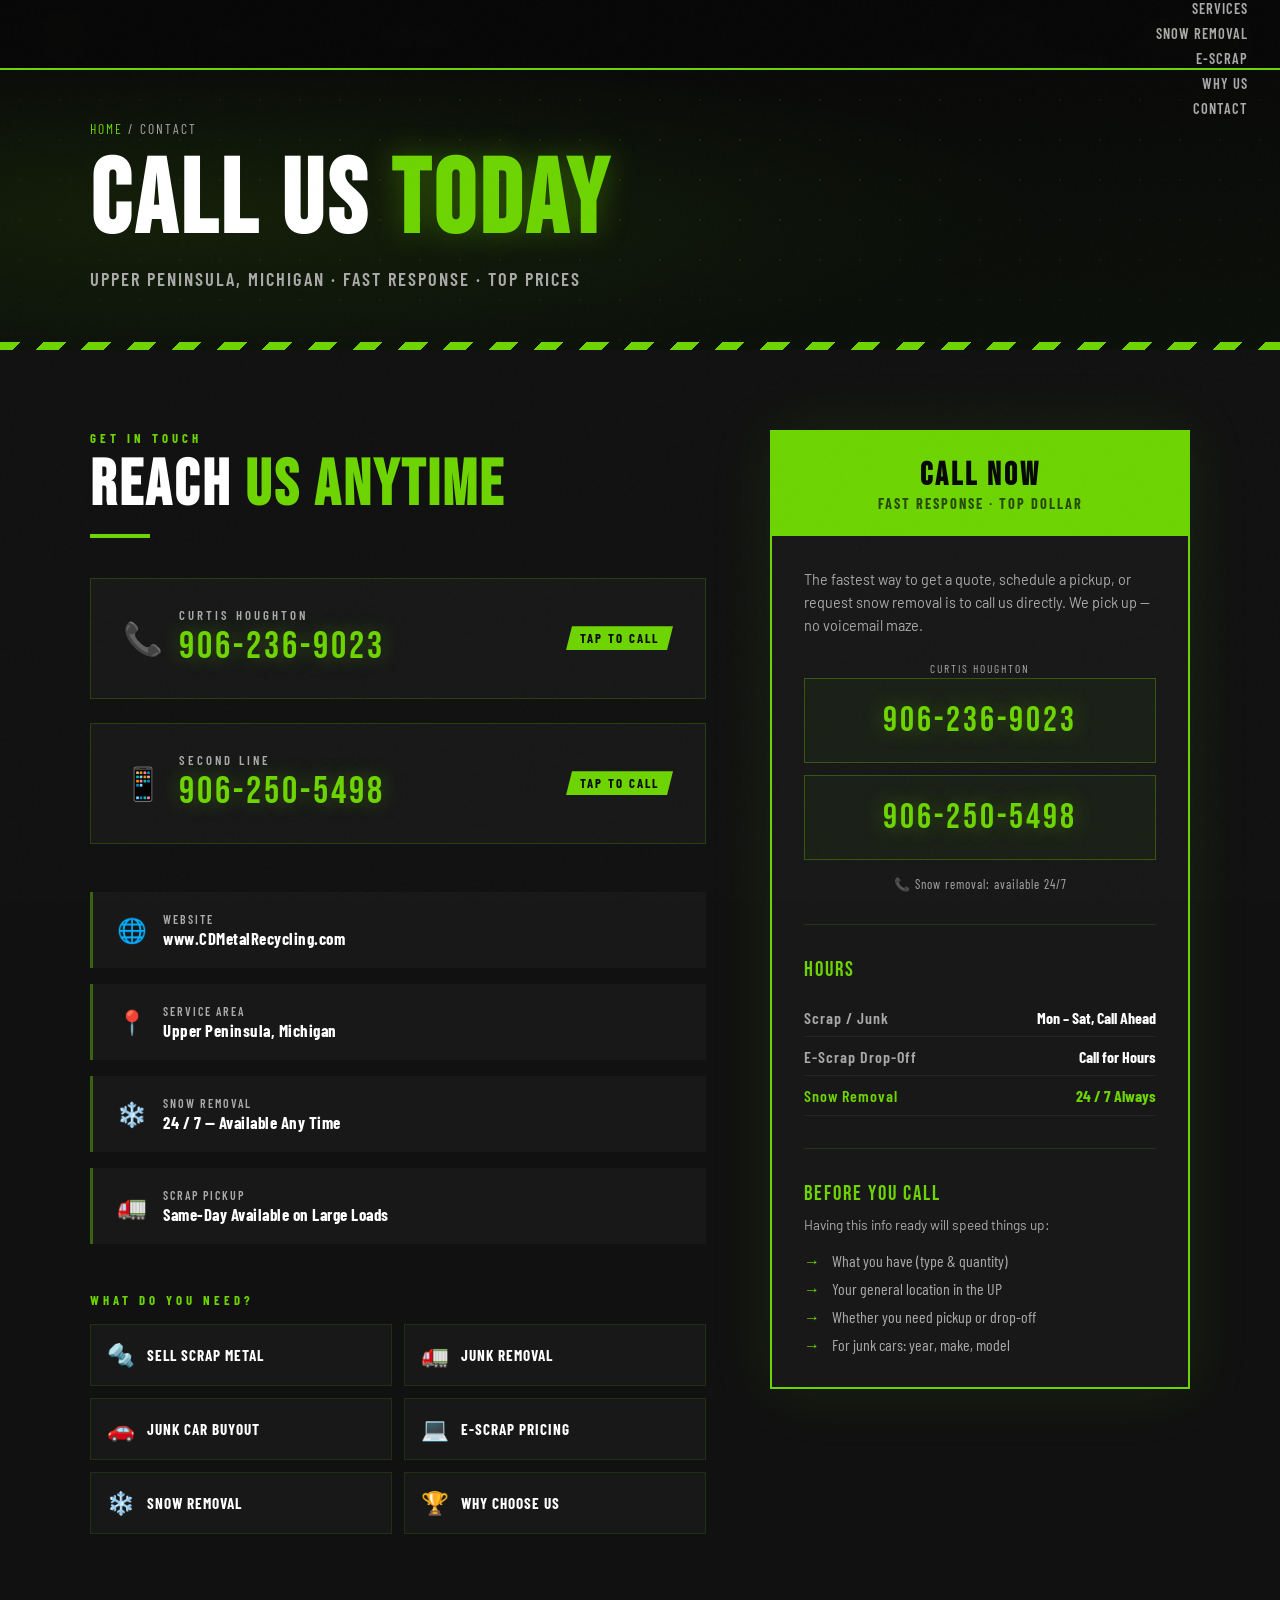
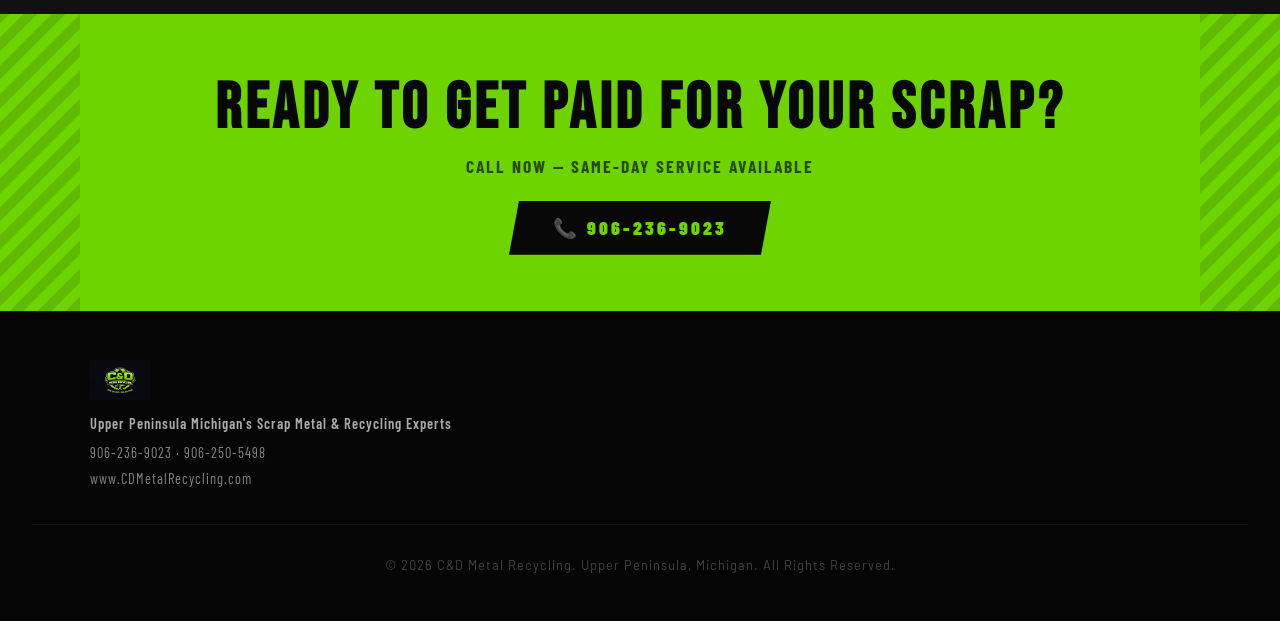
==== contact.html @ 9da443af "Add files via upload" ====
<!DOCTYPE html>
<html lang="en">
<head>
<meta charset="UTF-8">
<meta name="viewport" content="width=device-width, initial-scale=1.0">
<title>Contact | C&D Metal Recycling | 906-236-9023 | Upper Peninsula, MI</title>
<meta name="description" content="Contact C&D Metal Recycling in Michigan's Upper Peninsula. Call 906-236-9023 or 906-250-5498 for scrap metal buying, junk removal, e-waste recycling, and snow removal.">
<meta property="og:title" content="Contact C&D Metal Recycling | UP Michigan">
<meta property="og:description" content="Call 906-236-9023 or 906-250-5498. Scrap metal buying, junk removal, snow removal. Serving the Upper Peninsula of Michigan.">
<meta property="og:image" content="logo.png">
<meta property="og:type" content="website">
<link rel="canonical" href="https://www.cdmetalrecycling.com/contact.html">
<link rel="icon" href="logo.png">
<link rel="preconnect" href="https://fonts.googleapis.com">
<link rel="preconnect" href="https://fonts.gstatic.com" crossorigin>
<link rel="stylesheet" href="https://fonts.googleapis.com/css2?family=Bebas+Neue&family=Barlow+Condensed:wght@400;600;700;900&family=Barlow:wght@400;500;600&display=swap" media="print" onload="this.media='all'">
<noscript><link rel="stylesheet" href="https://fonts.googleapis.com/css2?family=Bebas+Neue&family=Barlow+Condensed:wght@400;600;700;900&family=Barlow:wght@400;500;600&display=swap"></noscript>
<link rel="stylesheet" href="shared.css">
<noscript><style>.reveal { opacity: 1; transform: none; }</style></noscript>
<style>
  /* CONTACT LAYOUT */
  .contact-layout { display: grid; grid-template-columns: 1fr 420px; gap: 4rem; align-items: start; }
  @media (max-width: 900px) { .contact-layout { grid-template-columns: 1fr; } }

  /* BIG PHONE BLOCKS */
  .phone-blocks { display: flex; flex-direction: column; gap: 1.5rem; margin-bottom: 3rem; }
  .phone-block {
    background: var(--dark2); border: 1px solid rgba(109,212,0,0.2);
    padding: 1.75rem 2rem; display: flex; align-items: center; justify-content: space-between;
    gap: 1rem; flex-wrap: wrap; transition: all 0.25s; text-decoration: none; color: inherit;
  }
  .phone-block:hover { border-color: var(--green); background: var(--dark3); transform: translateX(6px); }
  .phone-block-left { display: flex; align-items: center; gap: 1rem; }
  .phone-block-icon { font-size: 2rem; }
  .phone-block-label { font-family: 'Barlow Condensed', sans-serif; font-weight: 600; font-size: 0.8rem; letter-spacing: 3px; color: var(--gray); text-transform: uppercase; }
  .phone-block-num { font-family: 'Bebas Neue', sans-serif; font-size: 2.4rem; color: var(--green); letter-spacing: 3px; text-shadow: 0 0 20px var(--green-glow); }
  .phone-block-badge {
    font-family: 'Barlow Condensed', sans-serif; font-weight: 700; font-size: 0.8rem;
    letter-spacing: 2px; color: var(--black); background: var(--green);
    padding: 4px 14px; text-transform: uppercase; white-space: nowrap;
    clip-path: polygon(6px 0%, 100% 0%, calc(100% - 6px) 100%, 0% 100%);
  }

  /* INFO CARDS */
  .info-cards { display: flex; flex-direction: column; gap: 1rem; margin-bottom: 3rem; }
  .info-card {
    display: flex; align-items: center; gap: 1rem; padding: 1.25rem 1.5rem;
    background: var(--dark2); border-left: 3px solid rgba(109,212,0,0.4);
  }
  .info-card-icon { font-size: 1.5rem; flex-shrink: 0; }
  .info-card-label { font-family: 'Barlow Condensed', sans-serif; font-weight: 600; font-size: 0.75rem; letter-spacing: 2px; color: var(--gray); text-transform: uppercase; margin-bottom: 2px; }
  .info-card-value { font-family: 'Barlow Condensed', sans-serif; font-weight: 700; font-size: 1.05rem; color: var(--white); letter-spacing: 0.5px; }

  /* SERVICE QUICK LINKS */
  .quick-links { display: grid; grid-template-columns: 1fr 1fr; gap: 0.75rem; }
  .quick-link {
    background: var(--dark2); border: 1px solid rgba(109,212,0,0.12);
    padding: 1rem; text-decoration: none; color: inherit;
    display: flex; align-items: center; gap: 0.75rem; transition: all 0.2s;
  }
  .quick-link:hover { border-color: var(--green); background: var(--dark3); }
  .quick-link-icon { font-size: 1.4rem; }
  .quick-link-text { font-family: 'Barlow Condensed', sans-serif; font-weight: 700; font-size: 0.95rem; letter-spacing: 1px; color: var(--white); text-transform: uppercase; }

  /* STICKY CALL CARD */
  .call-card {
    background: var(--dark2); border: 2px solid var(--green); overflow: hidden;
    position: sticky; top: 90px; box-shadow: 0 0 60px rgba(109,212,0,0.1);
  }
  .call-card-header {
    background: var(--green); padding: 1.5rem 2rem; text-align: center;
  }
  .call-card-header h2 { font-family: 'Bebas Neue', sans-serif; font-size: 2rem; letter-spacing: 3px; color: var(--black); }
  .call-card-header p { font-family: 'Barlow Condensed', sans-serif; font-weight: 700; color: rgba(0,0,0,0.65); font-size: 0.9rem; letter-spacing: 2px; text-transform: uppercase; }
  .call-card-body { padding: 2rem; }
  .call-card-body p { color: var(--gray); font-size: 0.9rem; line-height: 1.6; margin-bottom: 1.5rem; }

  .tap-to-call {
    display: block; text-decoration: none; text-align: center;
    font-family: 'Bebas Neue', sans-serif; font-size: 2.2rem; letter-spacing: 3px;
    color: var(--green); text-shadow: 0 0 20px var(--green-glow);
    padding: 1.25rem; border: 1px solid rgba(109,212,0,0.3);
    margin-bottom: 0.75rem; transition: all 0.2s; background: rgba(109,212,0,0.04);
    position: relative; overflow: hidden;
  }
  .tap-to-call::before {
    content: ''; position: absolute; inset: 0;
    background: var(--green); transform: scaleY(0); transform-origin: bottom; transition: transform 0.2s;
  }
  .tap-to-call:hover::before { transform: scaleY(1); }
  .tap-to-call span { position: relative; z-index: 1; }
  .tap-to-call:hover span { color: var(--black); text-shadow: none; }

  .call-card-note { font-family: 'Barlow Condensed', sans-serif; font-size: 0.8rem; color: var(--gray); text-align: center; letter-spacing: 1px; margin-top: 1rem; }

  /* HOURS */
  .hours-table { width: 100%; border-collapse: collapse; margin-top: 1rem; }
  .hours-table td { padding: 0.6rem 0; font-family: 'Barlow Condensed', sans-serif; font-size: 1rem; border-bottom: 1px solid rgba(255,255,255,0.05); }
  .hours-table td:first-child { color: var(--gray); font-weight: 600; letter-spacing: 1px; }
  .hours-table td:last-child { color: var(--white); font-weight: 700; text-align: right; }
  .hours-table .green-row td { color: var(--green); }

  /* WHAT TO HAVE READY */
  .checklist-simple { list-style: none; display: flex; flex-direction: column; gap: 0.5rem; margin-top: 1rem; }
  .checklist-simple li { display: flex; gap: 0.75rem; font-family: 'Barlow Condensed', sans-serif; font-size: 1rem; color: var(--gray); }
  .checklist-simple li::before { content: '→'; color: var(--green); flex-shrink: 0; }
</style>
</head>
<body>

<nav>
  <a class="nav-logo" href="index.html"><img src="logo.png" alt="C&D Metal Recycling"></a>
  <ul class="nav-links">
    <li><a href="services.html">Services</a></li>
    <li><a href="snow-removal.html">Snow Removal</a></li>
    <li><a href="escrap.html">E-Scrap</a></li>
    <li><a href="why-us.html">Why Us</a></li>
    <li><a href="contact.html" class="active">Contact</a></li>
  </ul>
  <div class="nav-contact-block"><span class="nav-contact-name">Curtis Houghton</span><a href="tel:9062369023" class="nav-phone">📞 906-236-9023</a></div>
  <div class="hamburger"><span></span><span></span><span></span></div>
</nav>

<!-- PAGE HERO -->
<div class="page-hero">
  <div class="page-hero-inner">
    <div class="breadcrumb"><a href="index.html">Home</a> / Contact</div>
    <h1>CALL US <span class="green">TODAY</span></h1>
    <div class="page-hero-sub">Upper Peninsula, Michigan · Fast Response · Top Prices</div>
  </div>
  <div class="page-hero-stripes"></div>
</div>

<!-- MAIN CONTACT SECTION -->
<section class="content-section" style="background: var(--dark);">
  <div class="section-inner">
    <div class="contact-layout">

      <!-- LEFT COLUMN -->
      <div>
        <div class="reveal">
          <p class="section-label">Get In Touch</p>
          <h2 class="section-title">REACH <span class="green">US ANYTIME</span></h2>
          <div class="divider"></div>
        </div>

        <!-- PHONE BLOCKS -->
        <div class="phone-blocks reveal">
          <a href="tel:9062369023" class="phone-block">
            <div class="phone-block-left">
              <span class="phone-block-icon" aria-hidden="true">📞</span>
              <div>
                <div class="phone-block-label">Curtis Houghton</div>
                <div class="phone-block-num">906-236-9023</div>
              </div>
            </div>
            <span class="phone-block-badge">Tap to Call</span>
          </a>
          <a href="tel:9062505498" class="phone-block">
            <div class="phone-block-left">
              <span class="phone-block-icon" aria-hidden="true">📱</span>
              <div>
                <div class="phone-block-label">Second Line</div>
                <div class="phone-block-num">906-250-5498</div>
              </div>
            </div>
            <span class="phone-block-badge">Tap to Call</span>
          </a>
        </div>

        <!-- INFO CARDS -->
        <div class="info-cards reveal">
          <div class="info-card">
            <span class="info-card-icon" aria-hidden="true">🌐</span>
            <div>
              <div class="info-card-label">Website</div>
              <div class="info-card-value">www.CDMetalRecycling.com</div>
            </div>
          </div>
          <div class="info-card">
            <span class="info-card-icon" aria-hidden="true">📍</span>
            <div>
              <div class="info-card-label">Service Area</div>
              <div class="info-card-value">Upper Peninsula, Michigan</div>
            </div>
          </div>
          <div class="info-card">
            <span class="info-card-icon" aria-hidden="true">❄️</span>
            <div>
              <div class="info-card-label">Snow Removal</div>
              <div class="info-card-value">24 / 7 — Available Any Time</div>
            </div>
          </div>
          <div class="info-card">
            <span class="info-card-icon" aria-hidden="true">🚛</span>
            <div>
              <div class="info-card-label">Scrap Pickup</div>
              <div class="info-card-value">Same-Day Available on Large Loads</div>
            </div>
          </div>
        </div>

        <!-- QUICK LINKS -->
        <div class="reveal">
          <p class="section-label" style="margin-bottom:1rem;">What do you need?</p>
          <div class="quick-links">
            <a href="services.html#scrap-metal" class="quick-link"><span class="quick-link-icon" aria-hidden="true">🔩</span><span class="quick-link-text">Sell Scrap Metal</span></a>
            <a href="services.html#junk-removal" class="quick-link"><span class="quick-link-icon" aria-hidden="true">🚛</span><span class="quick-link-text">Junk Removal</span></a>
            <a href="services.html#junk-cars" class="quick-link"><span class="quick-link-icon" aria-hidden="true">🚗</span><span class="quick-link-text">Junk Car Buyout</span></a>
            <a href="escrap.html" class="quick-link"><span class="quick-link-icon" aria-hidden="true">💻</span><span class="quick-link-text">E-Scrap Pricing</span></a>
            <a href="snow-removal.html" class="quick-link"><span class="quick-link-icon" aria-hidden="true">❄️</span><span class="quick-link-text">Snow Removal</span></a>
            <a href="why-us.html" class="quick-link"><span class="quick-link-icon" aria-hidden="true">🏆</span><span class="quick-link-text">Why Choose Us</span></a>
          </div>
        </div>
      </div>

      <!-- RIGHT COLUMN — STICKY CALL CARD -->
      <div class="reveal">
        <div class="call-card">
          <div class="call-card-header">
            <h2>CALL NOW</h2>
            <p>Fast Response · Top Dollar</p>
          </div>
          <div class="call-card-body">
            <p>The fastest way to get a quote, schedule a pickup, or request snow removal is to call us directly. We pick up — no voicemail maze.</p>
            <div><span style="font-family:'Barlow Condensed',sans-serif;font-size:0.72rem;letter-spacing:2px;color:var(--gray);text-transform:uppercase;display:block;text-align:center;margin-bottom:3px;">Curtis Houghton</span><a href="tel:9062369023" class="tap-to-call"><span>906-236-9023</span></a></div>
            <a href="tel:9062505498" class="tap-to-call"><span>906-250-5498</span></a>
            <div class="call-card-note"><span aria-hidden="true">📞</span> Snow removal: available 24/7</div>

            <div style="margin-top:2rem; padding-top:2rem; border-top:1px solid rgba(109,212,0,0.15);">
              <div style="font-family:'Bebas Neue',sans-serif; font-size:1.3rem; letter-spacing:2px; margin-bottom:0.75rem; color:var(--green);">HOURS</div>
              <table class="hours-table">
                <tr><td>Scrap / Junk</td><td>Mon – Sat, Call Ahead</td></tr>
                <tr><td>E-Scrap Drop-Off</td><td>Call for Hours</td></tr>
                <tr class="green-row"><td>Snow Removal</td><td>24 / 7 Always</td></tr>
              </table>
            </div>

            <div style="margin-top:2rem; padding-top:2rem; border-top:1px solid rgba(109,212,0,0.15);">
              <div style="font-family:'Bebas Neue',sans-serif; font-size:1.3rem; letter-spacing:2px; margin-bottom:0.5rem; color:var(--green);">BEFORE YOU CALL</div>
              <p style="color:var(--gray); font-size:0.85rem; margin-bottom:0.5rem;">Having this info ready will speed things up:</p>
              <ul class="checklist-simple">
                <li>What you have (type &amp; quantity)</li>
                <li>Your general location in the UP</li>
                <li>Whether you need pickup or drop-off</li>
                <li>For junk cars: year, make, model</li>
              </ul>
            </div>
          </div>
        </div>
      </div>

    </div>
  </div>
</section>

<!-- CTA -->
<div class="cta-band">
  <h2>READY TO GET PAID FOR YOUR SCRAP?</h2>
  <p>Call now — same-day service available</p>
  <a href="tel:9062369023" class="btn-dark">📞 906-236-9023</a>
</div>

<footer>
  <div class="footer-inner">
    <div>
      <div class="footer-logo"><img src="logo.png" alt="C&D Metal Recycling"></div>
      <div class="footer-tagline">Upper Peninsula Michigan's Scrap Metal &amp; Recycling Experts</div>
      <div class="footer-contact-small">906-236-9023 · 906-250-5498<br>www.CDMetalRecycling.com</div>
    </div>
    <nav class="footer-nav">
      <a href="services.html">Services</a>
      <a href="snow-removal.html">Snow Removal</a>
      <a href="escrap.html">E-Scrap</a>
      <a href="why-us.html">Why Us</a>
      <a href="contact.html">Contact</a>
    </nav>
  </div>
  <div class="footer-copy">© <script>document.write(new Date().getFullYear())</script> C&amp;D Metal Recycling. Upper Peninsula, Michigan. All Rights Reserved.</div>
</footer>

<script>
  const observer = new IntersectionObserver(entries => entries.forEach(e => { if (e.isIntersecting) e.target.classList.add('visible'); }), { threshold: 0.1 });
  document.querySelectorAll('.reveal').forEach(r => observer.observe(r));
  const hamburger = document.querySelector('.hamburger');
  const navLinks = document.querySelector('.nav-links');
  hamburger.addEventListener('click', () => { hamburger.classList.toggle('open'); navLinks.classList.toggle('open'); });
  navLinks.querySelectorAll('a').forEach(l => l.addEventListener('click', () => { hamburger.classList.remove('open'); navLinks.classList.remove('open'); }));
</script>
</body>
</html>
---- shared.css ----
/* ── SHARED STYLES — C&D Metal Recycling ── */
:root {
  --green: #6dd400;
  --green-bright: #8fff00;
  --green-dark: #4a9200;
  --green-glow: rgba(109,212,0,0.35);
  --black: #080808;
  --dark: #111111;
  --dark2: #181818;
  --dark3: #1e1e1e;
  --white: #ffffff;
  --gray: #aaaaaa;
  --yellow: #f5c200;
}

* { margin: 0; padding: 0; box-sizing: border-box; }
html { scroll-behavior: smooth; }
body { background: var(--black); color: var(--white); font-family: 'Barlow', sans-serif; overflow-x: hidden; }

body::before {
  content: '';
  position: fixed; inset: 0;
  background-image: url("data:image/svg+xml,%3Csvg viewBox='0 0 256 256' xmlns='http://www.w3.org/2000/svg'%3E%3Cfilter id='noise'%3E%3CfeTurbulence type='fractalNoise' baseFrequency='0.9' numOctaves='4' stitchTiles='stitch'/%3E%3C/filter%3E%3Crect width='100%25' height='100%25' filter='url(%23noise)' opacity='0.04'/%3E%3C/svg%3E");
  pointer-events: none; z-index: 9999; opacity: 0.4;
}

/* NAV */
nav {
  position: fixed; top: 0; left: 0; right: 0; z-index: 1000;
  background: rgba(8,8,8,0.96); backdrop-filter: blur(14px);
  border-bottom: 2px solid var(--green);
  padding: 0 2rem;
  display: flex; align-items: center;
  height: 70px; gap: 0;
}
.nav-logo { display: flex; align-items: center; text-decoration: none; flex-shrink: 0; margin-right: 2rem; }
.nav-logo img { height: 44px; width: auto; }
.nav-links { display: flex; list-style: none; flex: 1; gap: 0; }
.nav-links li { flex: 1; display: flex; }
.nav-links a {
  flex: 1; display: flex; align-items: center; justify-content: center;
  color: var(--gray); text-decoration: none;
  font-family: 'Barlow Condensed', sans-serif; font-weight: 600;
  font-size: 0.9rem; letter-spacing: 1.5px; text-transform: uppercase;
  transition: color 0.2s, background 0.2s; position: relative;
  padding: 0 0.5rem; height: 70px; white-space: nowrap;
  border-right: 1px solid rgba(109,212,0,0.1);
}
.nav-links li:first-child a { border-left: 1px solid rgba(109,212,0,0.1); }
.nav-links a::after {
  content: ''; position: absolute; bottom: 0; left: 0; right: 0;
  height: 2px; background: var(--green); transform: scaleX(0);
  transform-origin: left; transition: transform 0.25s;
}
.nav-links a:hover, .nav-links a.active { color: var(--green); background: rgba(109,212,0,0.04); }
.nav-links a:hover::after, .nav-links a.active::after { transform: scaleX(1); }

/* Nav contact block — name + phone on the right */
.nav-contact-block {
  display: flex; flex-direction: column; align-items: flex-end; justify-content: center;
  flex-shrink: 0; padding-left: 1.5rem;
  border-left: 1px solid rgba(109,212,0,0.25); gap: 1px;
}
.nav-contact-name {
  font-family: 'Barlow Condensed', sans-serif; font-weight: 600;
  font-size: 0.7rem; letter-spacing: 2px; text-transform: uppercase; color: var(--gray);
}
.nav-phone {
  font-family: 'Barlow Condensed', sans-serif; font-weight: 700;
  color: var(--green); font-size: 1rem; letter-spacing: 1px;
  text-shadow: 0 0 10px var(--green-glow); text-decoration: none; white-space: nowrap;
}

.hamburger { display: none; flex-direction: column; gap: 5px; cursor: pointer; padding: 4px; flex-shrink: 0; margin-left: 1rem; }
.hamburger span { width: 24px; height: 2px; background: var(--green); display: block; transition: all 0.3s; }

@media (max-width: 900px) {
  .nav-links { display: none; }
  .nav-contact-block { display: none; }
  .nav-links.open {
    display: flex; flex-direction: column;
    position: fixed; top: 70px; left: 0; right: 0;
    background: rgba(8,8,8,0.98); border-bottom: 2px solid var(--green);
    padding: 1.5rem 2rem 2rem; gap: 1.5rem; z-index: 999;
  }
  .nav-links.open li { flex: unset; }
  .nav-links.open a {
    justify-content: flex-start; height: auto; font-size: 1.4rem;
    color: var(--white); padding: 0.5rem 0;
    border-left: none; border-right: none;
    border-bottom: 1px solid rgba(109,212,0,0.15);
    background: none;
  }
  nav { justify-content: space-between; }
  .hamburger { display: flex; }
  .hamburger.open span:nth-child(1) { transform: translateY(7px) rotate(45deg); }
  .hamburger.open span:nth-child(2) { opacity: 0; }
  .hamburger.open span:nth-child(3) { transform: translateY(-7px) rotate(-45deg); }
}

/* PAGE HERO */
.page-hero {
  padding: 120px 2rem 60px;
  background:
    radial-gradient(ellipse at 15% 60%, rgba(109,212,0,0.09) 0%, transparent 55%),
    linear-gradient(180deg, #080808 0%, #0c100a 100%);
  position: relative; overflow: hidden;
}
.page-hero::after {
  content: '';
  position: absolute; inset: 0;
  background-image: radial-gradient(rgba(109,212,0,0.10) 1px, transparent 1px);
  background-size: 40px 40px;
  mask-image: radial-gradient(ellipse 90% 90% at 50% 50%, black 20%, transparent 100%);
  pointer-events: none;
}
.page-hero-inner { max-width: 1100px; margin: 0 auto; position: relative; z-index: 2; }
.breadcrumb {
  font-family: 'Barlow Condensed', sans-serif; font-size: 0.85rem;
  letter-spacing: 2px; color: var(--gray); margin-bottom: 1rem;
  text-transform: uppercase;
}
.breadcrumb a { color: var(--green); text-decoration: none; }
.breadcrumb a:hover { color: var(--green-bright); }
.page-hero h1 {
  font-family: 'Bebas Neue', sans-serif;
  font-size: clamp(3rem, 9vw, 6.5rem);
  line-height: 0.95; letter-spacing: 4px;
}
.page-hero h1 .green { color: var(--green); text-shadow: 0 0 30px var(--green-glow); }
.page-hero-sub {
  font-family: 'Barlow Condensed', sans-serif; font-weight: 600;
  font-size: 1.15rem; color: var(--gray); letter-spacing: 2px;
  text-transform: uppercase; margin-top: 1rem;
}
.page-hero-stripes {
  position: absolute; bottom: 0; left: 0; right: 0; height: 8px;
  background: repeating-linear-gradient(-45deg, var(--green) 0px, var(--green) 16px, transparent 16px, transparent 32px);
}

/* BUTTONS */
.btn-primary {
  font-family: 'Barlow Condensed', sans-serif; font-weight: 900;
  font-size: 1.1rem; letter-spacing: 2px; text-transform: uppercase;
  background: var(--green); color: var(--black); border: none;
  padding: 14px 36px; cursor: pointer;
  clip-path: polygon(10px 0%, 100% 0%, calc(100% - 10px) 100%, 0% 100%);
  transition: all 0.2s; text-decoration: none; display: inline-block;
}
.btn-primary:hover { background: var(--green-bright); transform: translateY(-2px); box-shadow: 0 8px 30px var(--green-glow); }
.btn-outline {
  font-family: 'Barlow Condensed', sans-serif; font-weight: 900;
  font-size: 1.1rem; letter-spacing: 2px; text-transform: uppercase;
  background: transparent; color: var(--white); border: 2px solid rgba(255,255,255,0.3);
  padding: 12px 36px; cursor: pointer;
  clip-path: polygon(10px 0%, 100% 0%, calc(100% - 10px) 100%, 0% 100%);
  transition: all 0.2s; text-decoration: none; display: inline-block;
}
.btn-outline:hover { border-color: var(--green); color: var(--green); }
.btn-dark {
  font-family: 'Barlow Condensed', sans-serif; font-weight: 900;
  font-size: 1.2rem; letter-spacing: 3px; text-transform: uppercase;
  background: var(--black); color: var(--green); border: none;
  padding: 15px 44px; cursor: pointer;
  clip-path: polygon(10px 0%, 100% 0%, calc(100% - 10px) 100%, 0% 100%);
  text-decoration: none; display: inline-block; transition: all 0.2s;
}
.btn-dark:hover { background: var(--dark3); transform: scale(1.05); }

/* SECTION BASE */
section.content-section { padding: 5rem 2rem; }
.section-inner { max-width: 1100px; margin: 0 auto; }
.section-label {
  font-family: 'Barlow Condensed', sans-serif; font-weight: 700;
  font-size: 0.8rem; letter-spacing: 4px; color: var(--green);
  text-transform: uppercase; margin-bottom: 0.5rem;
}
.section-title {
  font-family: 'Bebas Neue', sans-serif;
  font-size: clamp(2.5rem, 6vw, 4rem);
  letter-spacing: 3px; line-height: 1; margin-bottom: 1rem;
}
.section-title .green { color: var(--green); }
.divider { width: 60px; height: 4px; background: var(--green); margin-bottom: 2.5rem; }

/* CTA BAND */
.cta-band {
  background: var(--green); padding: 3.5rem 2rem; text-align: center;
  position: relative; overflow: hidden;
}
.cta-band::before, .cta-band::after {
  content: ''; position: absolute; top: 0; bottom: 0; width: 80px;
  background: repeating-linear-gradient(-45deg, rgba(0,0,0,0.12) 0, rgba(0,0,0,0.12) 10px, transparent 10px, transparent 20px);
}
.cta-band::before { left: 0; }
.cta-band::after { right: 0; }
.cta-band h2 { font-family: 'Bebas Neue', sans-serif; font-size: clamp(2rem, 5vw, 4rem); color: var(--black); letter-spacing: 4px; margin-bottom: 0.5rem; }
.cta-band p { font-family: 'Barlow Condensed', sans-serif; font-weight: 700; font-size: 1.1rem; color: rgba(0,0,0,0.65); letter-spacing: 2px; text-transform: uppercase; margin-bottom: 1.5rem; }

/* BADGES */
.badge {
  background: rgba(109,212,0,0.1); border: 1px solid var(--green);
  color: var(--green); font-family: 'Barlow Condensed', sans-serif;
  font-weight: 700; font-size: 0.85rem; letter-spacing: 2px;
  text-transform: uppercase; padding: 6px 16px;
  clip-path: polygon(6px 0%, 100% 0%, calc(100% - 6px) 100%, 0% 100%);
}
.badge-row { display: flex; gap: 1rem; flex-wrap: wrap; }

/* FOOTER */
footer { background: #050505; border-top: 1px solid rgba(109,212,0,0.15); padding: 3rem 2rem; }
.footer-inner { max-width: 1100px; margin: 0 auto; display: grid; grid-template-columns: 1fr auto; gap: 2rem; align-items: start; }
@media (max-width: 640px) { .footer-inner { grid-template-columns: 1fr; } }
.footer-logo img { height: 40px; width: auto; margin-bottom: 0.75rem; }
.footer-tagline { font-family: 'Barlow Condensed', sans-serif; font-weight: 600; font-size: 0.9rem; color: var(--gray); letter-spacing: 1px; margin-bottom: 0.5rem; }
.footer-contact-small { font-family: 'Barlow Condensed', sans-serif; font-size: 0.9rem; color: rgba(255,255,255,0.5); letter-spacing: 1px; line-height: 1.8; }
.footer-nav { display: flex; flex-direction: column; gap: 0.5rem; align-items: flex-end; }
@media (max-width: 640px) { .footer-nav { align-items: flex-start; } }
.footer-nav a { font-family: 'Barlow Condensed', sans-serif; font-weight: 600; font-size: 0.9rem; letter-spacing: 1px; color: var(--gray); text-decoration: none; text-transform: uppercase; transition: color 0.2s; }
.footer-nav a:hover { color: var(--green); }
.footer-copy { margin-top: 2rem; padding-top: 2rem; border-top: 1px solid rgba(255,255,255,0.05); text-align: center; font-size: 0.8rem; color: rgba(255,255,255,0.25); letter-spacing: 1px; }

/* SCROLL REVEAL */
.reveal { opacity: 0; transform: translateY(30px); transition: opacity 0.6s ease, transform 0.6s ease; }
.reveal.visible { opacity: 1; transform: translateY(0); }

@media (prefers-reduced-motion: reduce) {
  .reveal { opacity: 1; transform: none; transition: none; }
}
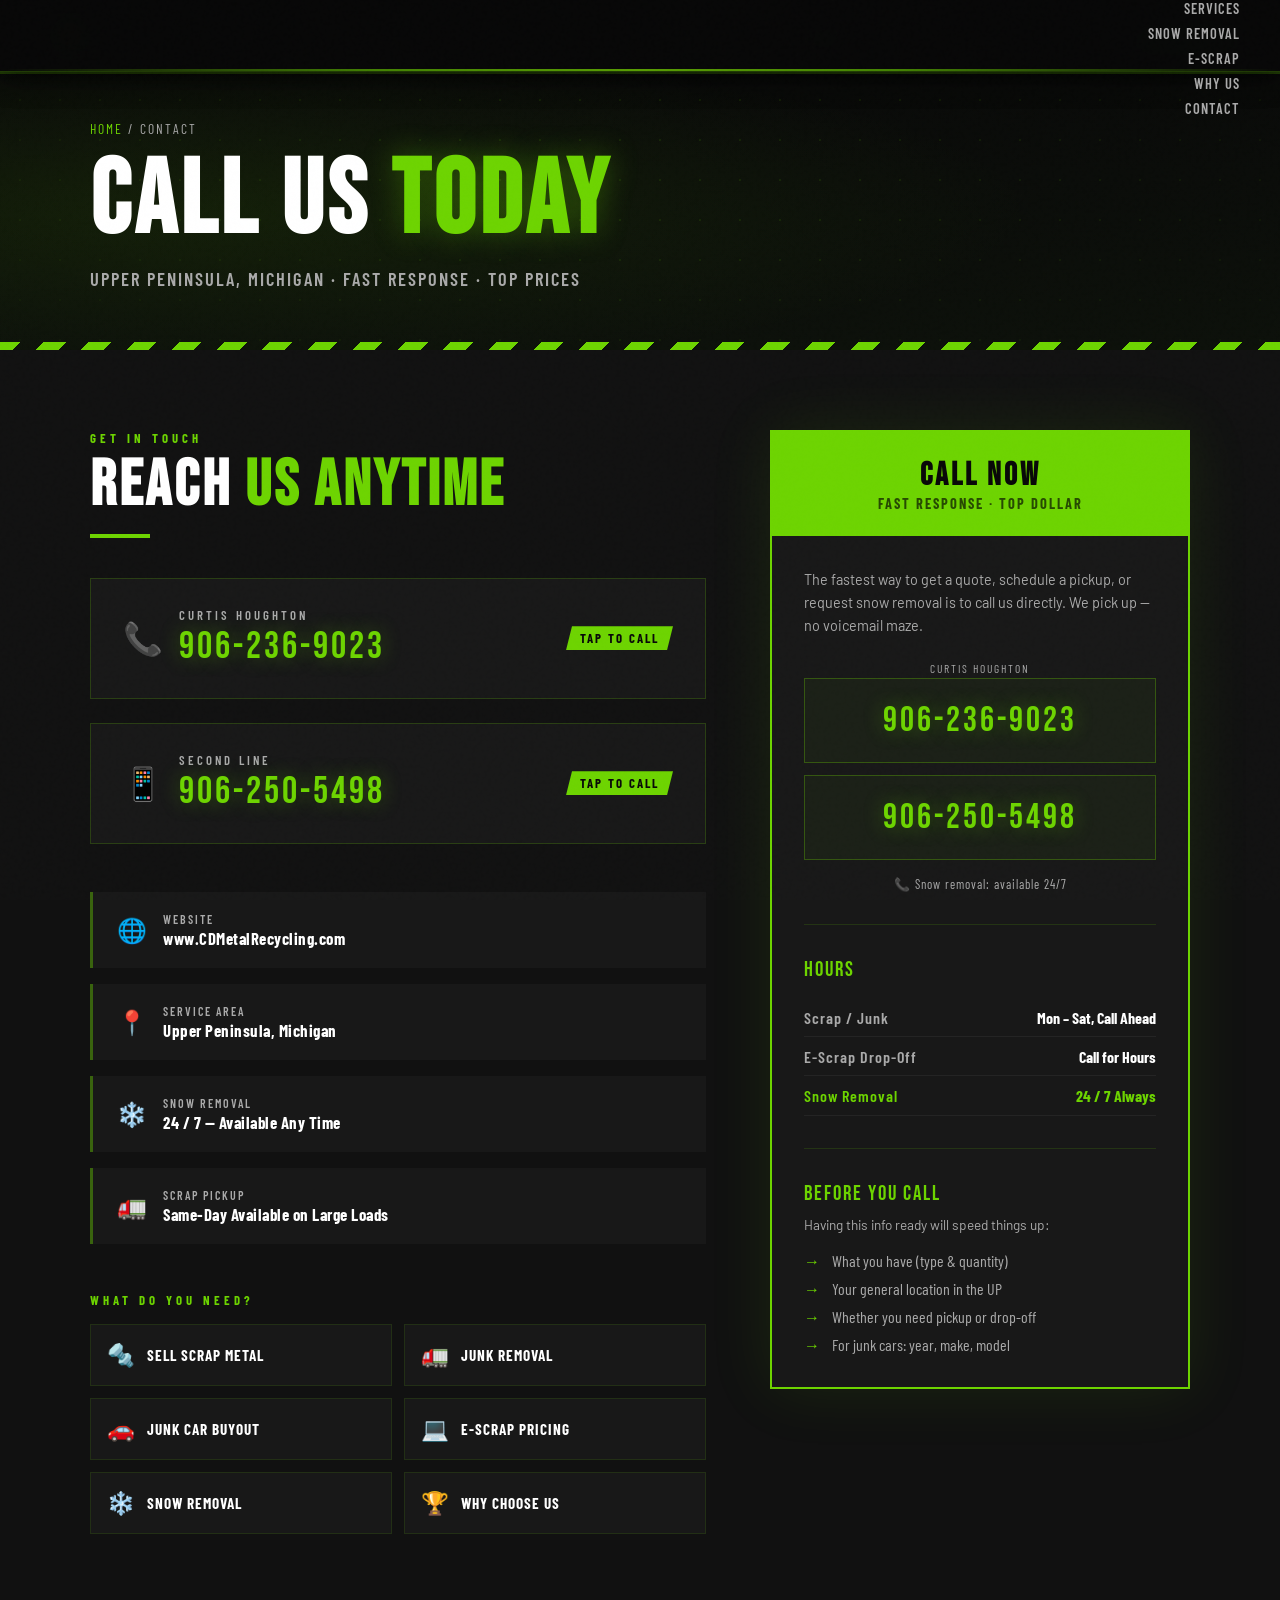
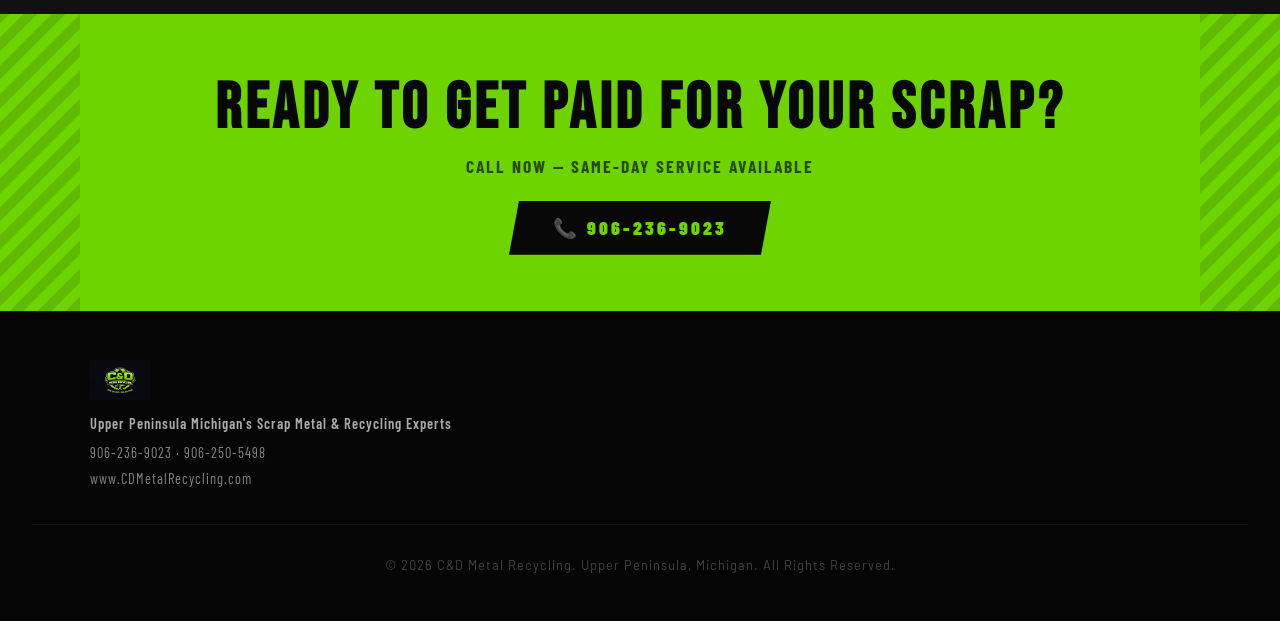
==== commit a06abacd: "Add files via upload" ====
--- a/contact.html
+++ b/contact.html
@@ -117,7 +117,7 @@
     <li><a href="why-us.html">Why Us</a></li>
     <li><a href="contact.html" class="active">Contact</a></li>
   </ul>
-  <div class="nav-contact-block"><span class="nav-contact-name">Curtis Houghton</span><a href="tel:9062369023" class="nav-phone">📞 906-236-9023</a></div>
+  <div class="nav-contact-block"><div class="nav-contact-inner"><span class="nav-contact-name">Curtis Houghton</span><a href="tel:9062369023" class="nav-phone">906-236-9023</a></div></div>
   <div class="hamburger"><span></span><span></span><span></span></div>
 </nav>
 
--- a/shared.css
+++ b/shared.css
@@ -27,75 +27,97 @@
 /* NAV */
 nav {
   position: fixed; top: 0; left: 0; right: 0; z-index: 1000;
-  background: rgba(8,8,8,0.96); backdrop-filter: blur(14px);
-  border-bottom: 2px solid var(--green);
-  padding: 0 2rem;
+  background: rgba(8,8,8,0.97); backdrop-filter: blur(16px);
+  border-bottom: 1px solid rgba(109,212,0,0.25);
+  box-shadow: 0 1px 30px rgba(0,0,0,0.6), 0 2px 0 rgba(109,212,0,0.15);
+  padding: 0 2.5rem;
+  display: flex; align-items: center; justify-content: space-between;
+  height: 72px; gap: 2rem;
+}
+nav::after {
+  content: '';
+  position: absolute; bottom: 0; left: 0; right: 0; height: 2px;
+  background: linear-gradient(90deg, transparent 0%, var(--green) 30%, var(--green-bright) 50%, var(--green) 70%, transparent 100%);
+  opacity: 0.6;
+}
+.nav-logo {
+  display: flex; align-items: center; text-decoration: none;
+  flex-shrink: 0; gap: 0.75rem;
+}
+.nav-logo img { height: 40px; width: auto; filter: drop-shadow(0 0 8px rgba(109,212,0,0.3)); }
+.nav-links {
+  display: flex; list-style: none; align-items: center;
+  gap: 0.25rem; flex: 1; justify-content: center;
+  margin: 0; padding: 0;
+}
+.nav-links li { flex: none; }
+.nav-links a {
   display: flex; align-items: center;
-  height: 70px; gap: 0;
-}
-.nav-logo { display: flex; align-items: center; text-decoration: none; flex-shrink: 0; margin-right: 2rem; }
-.nav-logo img { height: 44px; width: auto; }
-.nav-links { display: flex; list-style: none; flex: 1; gap: 0; }
-.nav-links li { flex: 1; display: flex; }
-.nav-links a {
-  flex: 1; display: flex; align-items: center; justify-content: center;
-  color: var(--gray); text-decoration: none;
-  font-family: 'Barlow Condensed', sans-serif; font-weight: 600;
-  font-size: 0.9rem; letter-spacing: 1.5px; text-transform: uppercase;
-  transition: color 0.2s, background 0.2s; position: relative;
-  padding: 0 0.5rem; height: 70px; white-space: nowrap;
-  border-right: 1px solid rgba(109,212,0,0.1);
-}
-.nav-links li:first-child a { border-left: 1px solid rgba(109,212,0,0.1); }
-.nav-links a::after {
-  content: ''; position: absolute; bottom: 0; left: 0; right: 0;
-  height: 2px; background: var(--green); transform: scaleX(0);
-  transform-origin: left; transition: transform 0.25s;
-}
-.nav-links a:hover, .nav-links a.active { color: var(--green); background: rgba(109,212,0,0.04); }
-.nav-links a:hover::after, .nav-links a.active::after { transform: scaleX(1); }
-
-/* Nav contact block — name + phone on the right */
+  color: rgba(200,200,200,0.75); text-decoration: none;
+  font-family: 'Barlow Condensed', sans-serif; font-weight: 700;
+  font-size: 0.88rem; letter-spacing: 2px; text-transform: uppercase;
+  padding: 0 1rem; height: 72px; white-space: nowrap;
+  position: relative; transition: color 0.2s;
+}
+.nav-links a::before {
+  content: '';
+  position: absolute; bottom: 0; left: 50%; right: 50%;
+  height: 2px; background: var(--green);
+  transition: left 0.25s ease, right 0.25s ease;
+}
+.nav-links a:hover { color: var(--white); }
+.nav-links a:hover::before { left: 1rem; right: 1rem; }
+.nav-links a.active { color: var(--green); }
+.nav-links a.active::before { left: 1rem; right: 1rem; background: var(--green); }
+
 .nav-contact-block {
-  display: flex; flex-direction: column; align-items: flex-end; justify-content: center;
-  flex-shrink: 0; padding-left: 1.5rem;
-  border-left: 1px solid rgba(109,212,0,0.25); gap: 1px;
+  display: flex; align-items: center; gap: 0.75rem;
+  flex-shrink: 0;
+}
+.nav-contact-inner {
+  display: flex; flex-direction: column; align-items: flex-end; gap: 1px;
 }
 .nav-contact-name {
   font-family: 'Barlow Condensed', sans-serif; font-weight: 600;
-  font-size: 0.7rem; letter-spacing: 2px; text-transform: uppercase; color: var(--gray);
+  font-size: 0.65rem; letter-spacing: 2.5px; text-transform: uppercase;
+  color: rgba(170,170,170,0.6);
 }
 .nav-phone {
-  font-family: 'Barlow Condensed', sans-serif; font-weight: 700;
-  color: var(--green); font-size: 1rem; letter-spacing: 1px;
-  text-shadow: 0 0 10px var(--green-glow); text-decoration: none; white-space: nowrap;
-}
-
-.hamburger { display: none; flex-direction: column; gap: 5px; cursor: pointer; padding: 4px; flex-shrink: 0; margin-left: 1rem; }
-.hamburger span { width: 24px; height: 2px; background: var(--green); display: block; transition: all 0.3s; }
+  font-family: 'Bebas Neue', sans-serif;
+  font-size: 1.15rem; letter-spacing: 2px;
+  color: var(--green); text-decoration: none; white-space: nowrap;
+  text-shadow: 0 0 12px var(--green-glow);
+  transition: color 0.2s, text-shadow 0.2s;
+}
+.nav-phone:hover { color: var(--green-bright); text-shadow: 0 0 20px var(--green-glow); }
+
+.hamburger { display: none; flex-direction: column; gap: 5px; cursor: pointer; padding: 6px; flex-shrink: 0; }
+.hamburger span { width: 22px; height: 2px; background: var(--green); display: block; transition: all 0.3s; border-radius: 1px; }
 
 @media (max-width: 900px) {
   .nav-links { display: none; }
   .nav-contact-block { display: none; }
-  .nav-links.open {
-    display: flex; flex-direction: column;
-    position: fixed; top: 70px; left: 0; right: 0;
-    background: rgba(8,8,8,0.98); border-bottom: 2px solid var(--green);
-    padding: 1.5rem 2rem 2rem; gap: 1.5rem; z-index: 999;
-  }
-  .nav-links.open li { flex: unset; }
-  .nav-links.open a {
-    justify-content: flex-start; height: auto; font-size: 1.4rem;
-    color: var(--white); padding: 0.5rem 0;
-    border-left: none; border-right: none;
-    border-bottom: 1px solid rgba(109,212,0,0.15);
-    background: none;
-  }
-  nav { justify-content: space-between; }
+  nav { padding: 0 1.5rem; }
   .hamburger { display: flex; }
   .hamburger.open span:nth-child(1) { transform: translateY(7px) rotate(45deg); }
   .hamburger.open span:nth-child(2) { opacity: 0; }
   .hamburger.open span:nth-child(3) { transform: translateY(-7px) rotate(-45deg); }
+  .nav-links.open {
+    display: flex; flex-direction: column;
+    position: fixed; top: 72px; left: 0; right: 0;
+    background: rgba(8,8,8,0.99);
+    border-bottom: 1px solid rgba(109,212,0,0.25);
+    padding: 1rem 0 1.5rem; gap: 0; z-index: 999;
+  }
+  .nav-links.open li { flex: unset; }
+  .nav-links.open a {
+    height: auto; padding: 0.9rem 2rem; font-size: 1.1rem;
+    color: rgba(200,200,200,0.85); letter-spacing: 2.5px;
+    border-bottom: 1px solid rgba(109,212,0,0.08);
+    justify-content: flex-start;
+  }
+  .nav-links.open a::before { display: none; }
+  .nav-links.open a:hover { color: var(--green); background: rgba(109,212,0,0.05); }
 }
 
 /* PAGE HERO */
@@ -226,4 +248,4 @@
 
 @media (prefers-reduced-motion: reduce) {
   .reveal { opacity: 1; transform: none; transition: none; }
-}+}
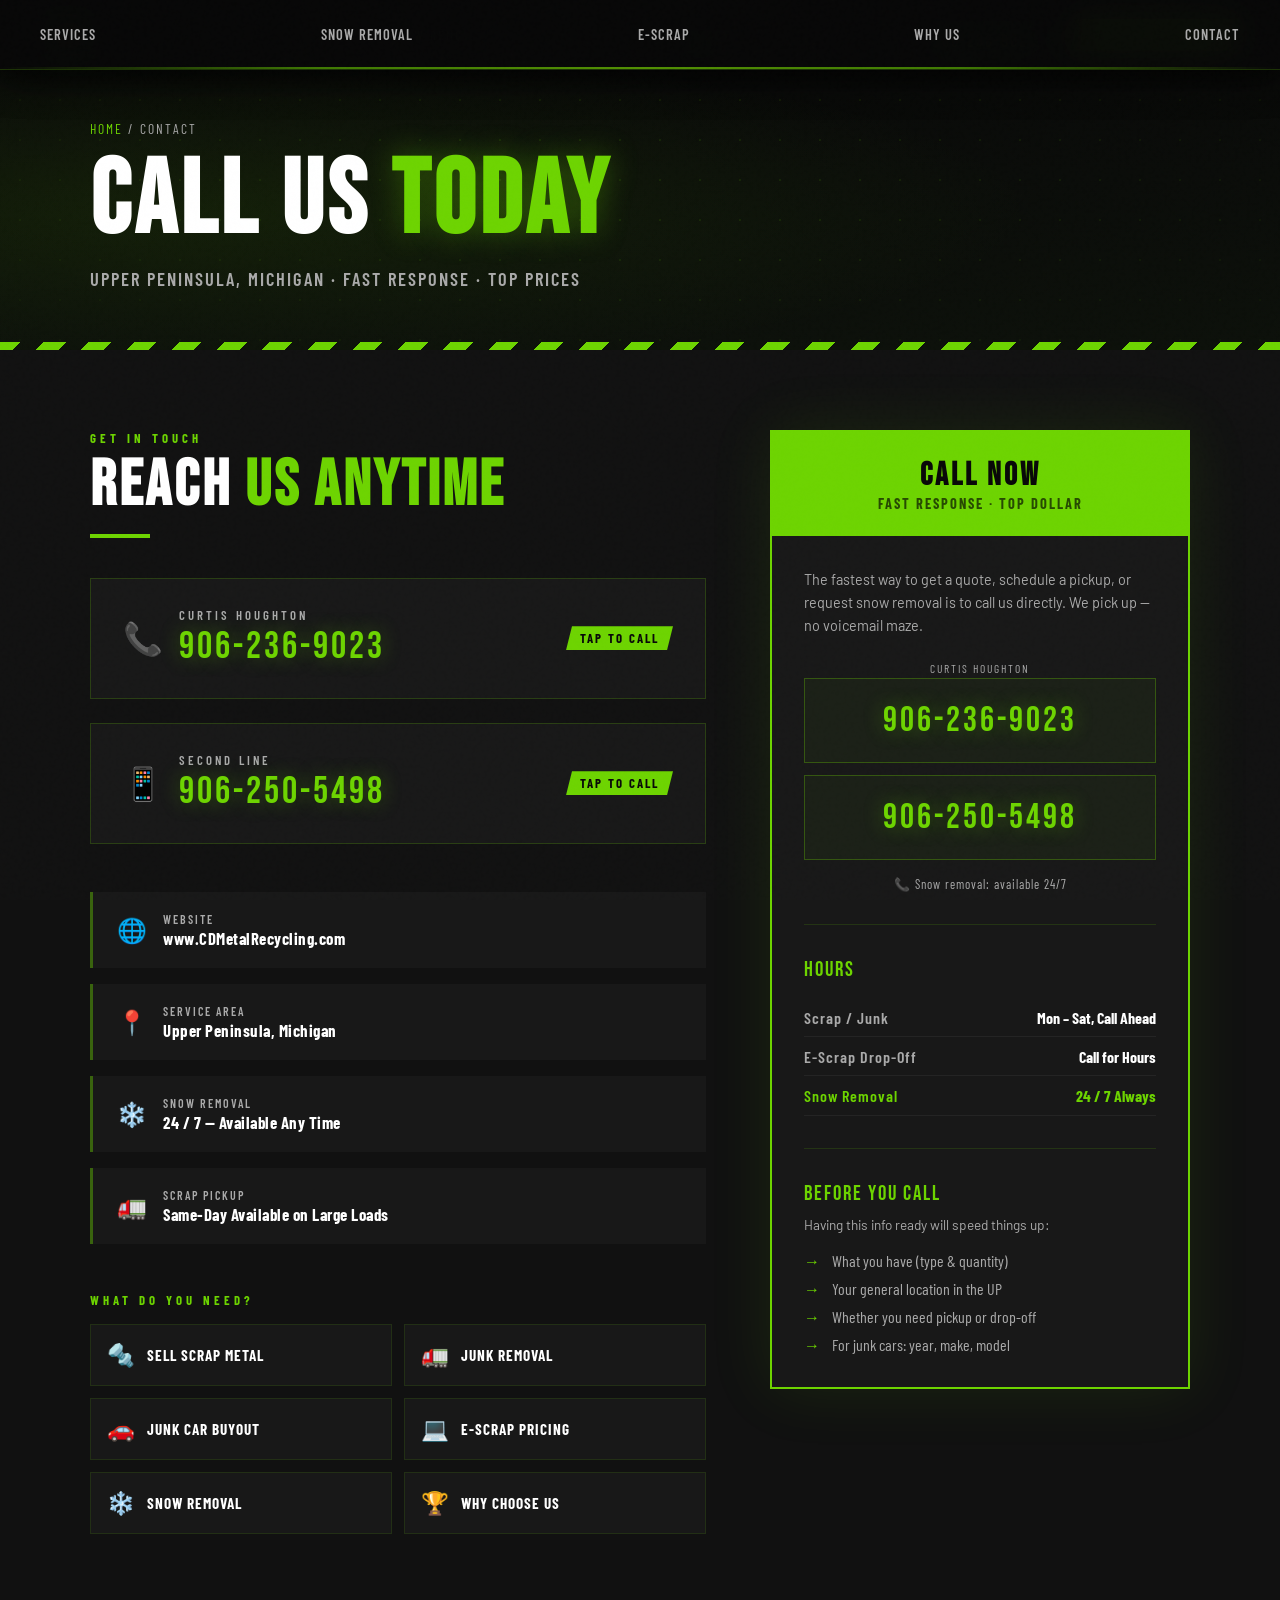
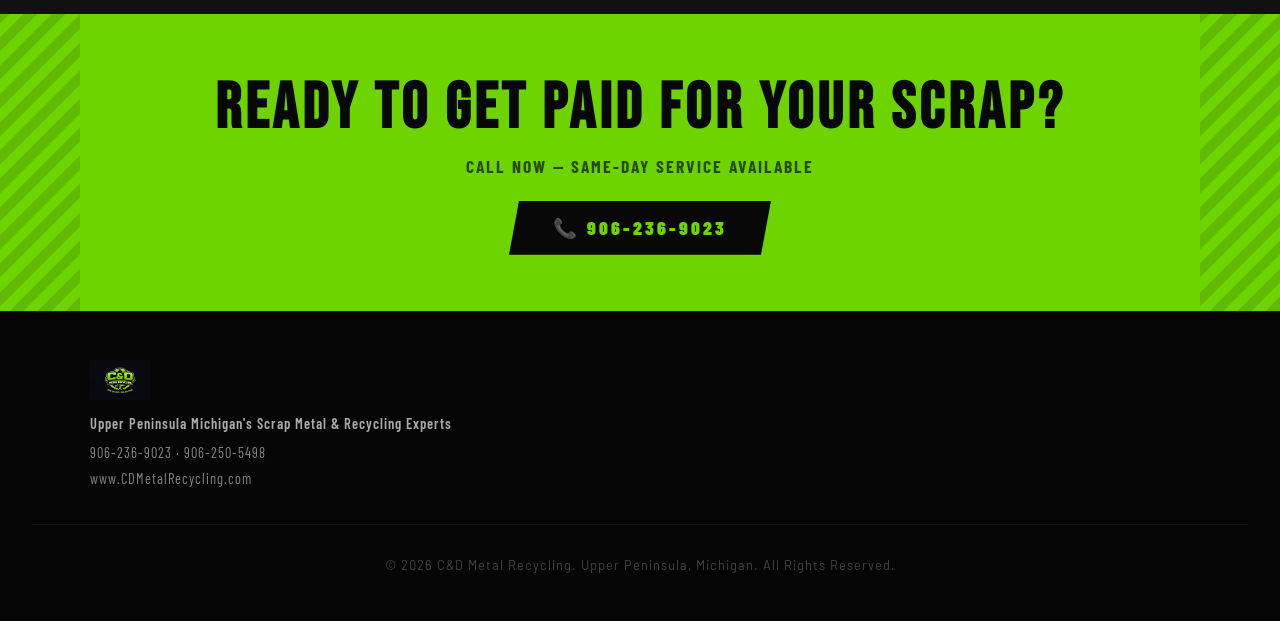
==== commit 81c5d8ec: "Add files via upload" ====
--- a/contact.html
+++ b/contact.html
@@ -104,6 +104,113 @@
   .checklist-simple { list-style: none; display: flex; flex-direction: column; gap: 0.5rem; margin-top: 1rem; }
   .checklist-simple li { display: flex; gap: 0.75rem; font-family: 'Barlow Condensed', sans-serif; font-size: 1rem; color: var(--gray); }
   .checklist-simple li::before { content: '→'; color: var(--green); flex-shrink: 0; }
+
+  /* ── NAV OVERRIDE — injected directly to bypass shared.css caching ── */
+  nav {
+    position: fixed; top: 0; left: 0; right: 0; z-index: 1000;
+    background: rgba(8,8,8,0.96);
+    backdrop-filter: blur(18px);
+    -webkit-backdrop-filter: blur(18px);
+    border-bottom: 1px solid rgba(109,212,0,0.2);
+    box-shadow: 0 1px 40px rgba(0,0,0,0.7);
+    padding: 0 2.5rem;
+    display: flex !important;
+    flex-direction: row !important;
+    align-items: center !important;
+    justify-content: space-between !important;
+    flex-wrap: nowrap !important;
+    height: 70px;
+    gap: 1rem;
+  }
+  nav::after {
+    content: '';
+    position: absolute; bottom: 0; left: 0; right: 0; height: 2px;
+    background: linear-gradient(90deg, transparent 0%, #6dd400 25%, #8fff00 50%, #6dd400 75%, transparent 100%);
+    opacity: 0.55;
+  }
+  .nav-logo {
+    display: flex !important; align-items: center !important;
+    text-decoration: none; flex-shrink: 0;
+  }
+  .nav-logo img {
+    height: 38px; width: auto;
+    filter: drop-shadow(0 0 10px rgba(109,212,0,0.4));
+  }
+  .nav-links {
+    display: flex !important;
+    flex-direction: row !important;
+    list-style: none;
+    align-items: center !important;
+    gap: 0;
+    flex: 1 1 auto;
+    justify-content: center;
+    margin: 0; padding: 0;
+    flex-wrap: nowrap !important;
+  }
+  .nav-links li { flex: none; }
+  .nav-links a {
+    display: flex !important; align-items: center !important;
+    color: rgba(200,200,200,0.7); text-decoration: none;
+    font-family: 'Barlow Condensed', sans-serif; font-weight: 700;
+    font-size: 0.82rem; letter-spacing: 2px; text-transform: uppercase;
+    padding: 0 0.9rem; height: 70px; white-space: nowrap;
+    position: relative; transition: color 0.2s;
+  }
+  .nav-links a::after {
+    content: '';
+    position: absolute; bottom: 0; left: 50%; right: 50%;
+    height: 2px; background: #6dd400;
+    transition: left 0.25s ease, right 0.25s ease;
+  }
+  .nav-links a:hover { color: #fff; }
+  .nav-links a:hover::after { left: 0.9rem; right: 0.9rem; }
+  .nav-links a.active { color: #6dd400; }
+  .nav-links a.active::after { left: 0.9rem; right: 0.9rem; }
+  .nav-contact-block { display: flex !important; align-items: center !important; gap: 0.75rem; flex-shrink: 0; }
+  .nav-contact-inner { display: flex; flex-direction: column; align-items: flex-end; gap: 1px; }
+  .nav-contact-name { font-family: 'Barlow Condensed', sans-serif; font-weight: 600; font-size: 0.6rem; letter-spacing: 2.5px; text-transform: uppercase; color: rgba(150,150,150,0.55); }
+  .nav-phone { font-family: 'Bebas Neue', sans-serif; font-size: 1.1rem; letter-spacing: 2px; color: #6dd400; text-decoration: none; white-space: nowrap; text-shadow: 0 0 12px rgba(109,212,0,0.35); transition: color 0.2s; }
+  .nav-phone:hover { color: #8fff00; }
+  .nav-cta-btn {
+    font-family: 'Barlow Condensed', sans-serif; font-weight: 900;
+    font-size: 0.78rem; letter-spacing: 2px; text-transform: uppercase;
+    background: #6dd400; color: #080808; text-decoration: none;
+    padding: 9px 20px;
+    clip-path: polygon(8px 0%, 100% 0%, calc(100% - 8px) 100%, 0% 100%);
+    transition: background 0.18s, transform 0.12s;
+    white-space: nowrap; flex-shrink: 0;
+  }
+  .nav-cta-btn:hover { background: #8fff00; transform: translateY(-1px); }
+  .nav-divider { width: 1px; height: 22px; background: rgba(255,255,255,0.1); }
+  .hamburger { display: none; flex-direction: column; gap: 5px; cursor: pointer; padding: 6px; flex-shrink: 0; }
+  .hamburger span { width: 22px; height: 2px; background: #6dd400; display: block; transition: all 0.3s; border-radius: 1px; }
+  @media (max-width: 960px) {
+    .nav-links { display: none !important; }
+    .nav-contact-block { display: none !important; }
+    .nav-cta-btn { display: none !important; }
+    .nav-divider { display: none !important; }
+    nav { padding: 0 1.25rem; }
+    .hamburger { display: flex !important; }
+    .hamburger.open span:nth-child(1) { transform: translateY(7px) rotate(45deg); }
+    .hamburger.open span:nth-child(2) { opacity: 0; }
+    .hamburger.open span:nth-child(3) { transform: translateY(-7px) rotate(-45deg); }
+    .nav-links.open {
+      display: flex !important; flex-direction: column !important;
+      position: fixed; top: 70px; left: 0; right: 0;
+      background: rgba(8,8,8,0.99);
+      border-bottom: 1px solid rgba(109,212,0,0.2);
+      padding: 0.75rem 0 1.25rem; z-index: 999;
+    }
+    .nav-links.open li { flex: unset; }
+    .nav-links.open a {
+      height: auto !important; padding: 0.85rem 1.75rem !important; font-size: 1.05rem !important;
+      color: rgba(200,200,200,0.85) !important; letter-spacing: 2.5px;
+      border-bottom: 1px solid rgba(109,212,0,0.08);
+    }
+    .nav-links.open a::after { display: none !important; }
+    .nav-links.open a.active { color: #6dd400 !important; background: rgba(109,212,0,0.05); }
+  }
+
 </style>
 </head>
 <body>
@@ -117,7 +224,14 @@
     <li><a href="why-us.html">Why Us</a></li>
     <li><a href="contact.html" class="active">Contact</a></li>
   </ul>
-  <div class="nav-contact-block"><div class="nav-contact-inner"><span class="nav-contact-name">Curtis Houghton</span><a href="tel:9062369023" class="nav-phone">906-236-9023</a></div></div>
+  <div class="nav-contact-block">
+    <div class="nav-contact-inner">
+      <span class="nav-contact-name">Curtis Houghton</span>
+      <a href="tel:9062369023" class="nav-phone">906-236-9023</a>
+    </div>
+  </div>
+  <div class="nav-divider"></div>
+  <a href="tel:9062369023" class="nav-cta-btn">Call 906-236-9023</a>
   <div class="hamburger"><span></span><span></span><span></span></div>
 </nav>
 
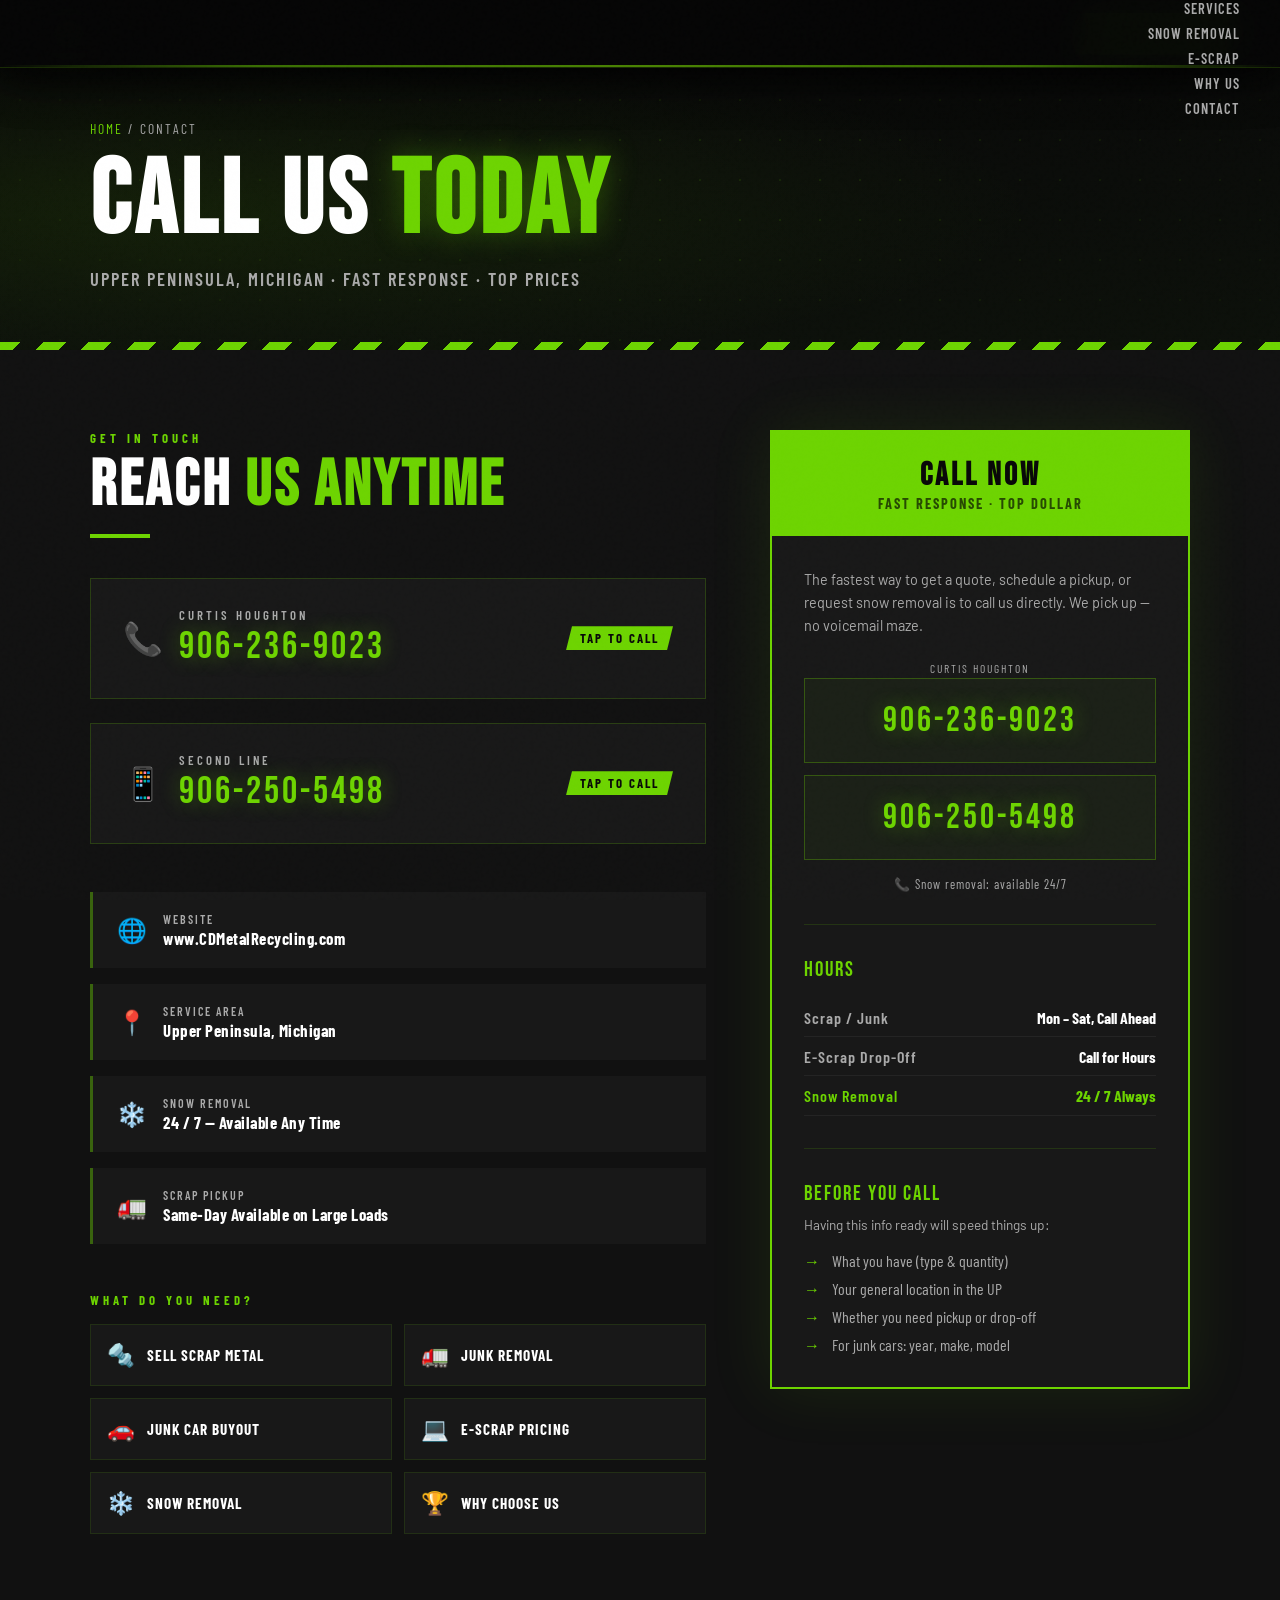
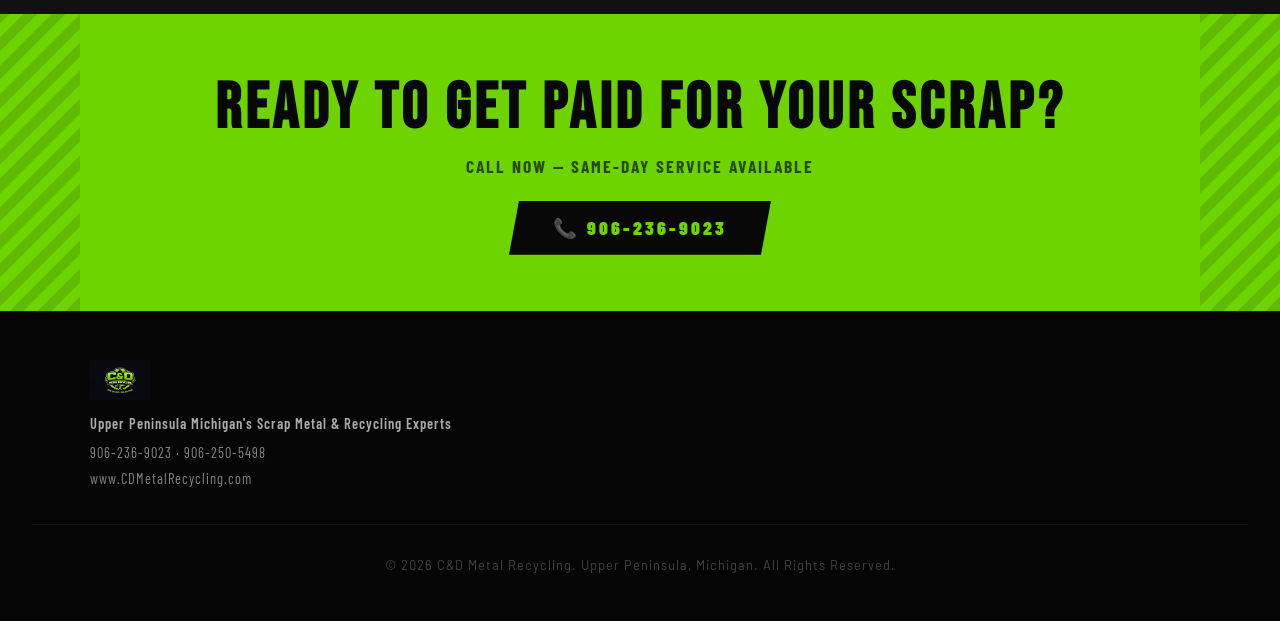
==== commit 0d7bf006: "Add files via upload" ====
--- a/contact.html
+++ b/contact.html
@@ -104,113 +104,6 @@
   .checklist-simple { list-style: none; display: flex; flex-direction: column; gap: 0.5rem; margin-top: 1rem; }
   .checklist-simple li { display: flex; gap: 0.75rem; font-family: 'Barlow Condensed', sans-serif; font-size: 1rem; color: var(--gray); }
   .checklist-simple li::before { content: '→'; color: var(--green); flex-shrink: 0; }
-
-  /* ── NAV OVERRIDE — injected directly to bypass shared.css caching ── */
-  nav {
-    position: fixed; top: 0; left: 0; right: 0; z-index: 1000;
-    background: rgba(8,8,8,0.96);
-    backdrop-filter: blur(18px);
-    -webkit-backdrop-filter: blur(18px);
-    border-bottom: 1px solid rgba(109,212,0,0.2);
-    box-shadow: 0 1px 40px rgba(0,0,0,0.7);
-    padding: 0 2.5rem;
-    display: flex !important;
-    flex-direction: row !important;
-    align-items: center !important;
-    justify-content: space-between !important;
-    flex-wrap: nowrap !important;
-    height: 70px;
-    gap: 1rem;
-  }
-  nav::after {
-    content: '';
-    position: absolute; bottom: 0; left: 0; right: 0; height: 2px;
-    background: linear-gradient(90deg, transparent 0%, #6dd400 25%, #8fff00 50%, #6dd400 75%, transparent 100%);
-    opacity: 0.55;
-  }
-  .nav-logo {
-    display: flex !important; align-items: center !important;
-    text-decoration: none; flex-shrink: 0;
-  }
-  .nav-logo img {
-    height: 38px; width: auto;
-    filter: drop-shadow(0 0 10px rgba(109,212,0,0.4));
-  }
-  .nav-links {
-    display: flex !important;
-    flex-direction: row !important;
-    list-style: none;
-    align-items: center !important;
-    gap: 0;
-    flex: 1 1 auto;
-    justify-content: center;
-    margin: 0; padding: 0;
-    flex-wrap: nowrap !important;
-  }
-  .nav-links li { flex: none; }
-  .nav-links a {
-    display: flex !important; align-items: center !important;
-    color: rgba(200,200,200,0.7); text-decoration: none;
-    font-family: 'Barlow Condensed', sans-serif; font-weight: 700;
-    font-size: 0.82rem; letter-spacing: 2px; text-transform: uppercase;
-    padding: 0 0.9rem; height: 70px; white-space: nowrap;
-    position: relative; transition: color 0.2s;
-  }
-  .nav-links a::after {
-    content: '';
-    position: absolute; bottom: 0; left: 50%; right: 50%;
-    height: 2px; background: #6dd400;
-    transition: left 0.25s ease, right 0.25s ease;
-  }
-  .nav-links a:hover { color: #fff; }
-  .nav-links a:hover::after { left: 0.9rem; right: 0.9rem; }
-  .nav-links a.active { color: #6dd400; }
-  .nav-links a.active::after { left: 0.9rem; right: 0.9rem; }
-  .nav-contact-block { display: flex !important; align-items: center !important; gap: 0.75rem; flex-shrink: 0; }
-  .nav-contact-inner { display: flex; flex-direction: column; align-items: flex-end; gap: 1px; }
-  .nav-contact-name { font-family: 'Barlow Condensed', sans-serif; font-weight: 600; font-size: 0.6rem; letter-spacing: 2.5px; text-transform: uppercase; color: rgba(150,150,150,0.55); }
-  .nav-phone { font-family: 'Bebas Neue', sans-serif; font-size: 1.1rem; letter-spacing: 2px; color: #6dd400; text-decoration: none; white-space: nowrap; text-shadow: 0 0 12px rgba(109,212,0,0.35); transition: color 0.2s; }
-  .nav-phone:hover { color: #8fff00; }
-  .nav-cta-btn {
-    font-family: 'Barlow Condensed', sans-serif; font-weight: 900;
-    font-size: 0.78rem; letter-spacing: 2px; text-transform: uppercase;
-    background: #6dd400; color: #080808; text-decoration: none;
-    padding: 9px 20px;
-    clip-path: polygon(8px 0%, 100% 0%, calc(100% - 8px) 100%, 0% 100%);
-    transition: background 0.18s, transform 0.12s;
-    white-space: nowrap; flex-shrink: 0;
-  }
-  .nav-cta-btn:hover { background: #8fff00; transform: translateY(-1px); }
-  .nav-divider { width: 1px; height: 22px; background: rgba(255,255,255,0.1); }
-  .hamburger { display: none; flex-direction: column; gap: 5px; cursor: pointer; padding: 6px; flex-shrink: 0; }
-  .hamburger span { width: 22px; height: 2px; background: #6dd400; display: block; transition: all 0.3s; border-radius: 1px; }
-  @media (max-width: 960px) {
-    .nav-links { display: none !important; }
-    .nav-contact-block { display: none !important; }
-    .nav-cta-btn { display: none !important; }
-    .nav-divider { display: none !important; }
-    nav { padding: 0 1.25rem; }
-    .hamburger { display: flex !important; }
-    .hamburger.open span:nth-child(1) { transform: translateY(7px) rotate(45deg); }
-    .hamburger.open span:nth-child(2) { opacity: 0; }
-    .hamburger.open span:nth-child(3) { transform: translateY(-7px) rotate(-45deg); }
-    .nav-links.open {
-      display: flex !important; flex-direction: column !important;
-      position: fixed; top: 70px; left: 0; right: 0;
-      background: rgba(8,8,8,0.99);
-      border-bottom: 1px solid rgba(109,212,0,0.2);
-      padding: 0.75rem 0 1.25rem; z-index: 999;
-    }
-    .nav-links.open li { flex: unset; }
-    .nav-links.open a {
-      height: auto !important; padding: 0.85rem 1.75rem !important; font-size: 1.05rem !important;
-      color: rgba(200,200,200,0.85) !important; letter-spacing: 2.5px;
-      border-bottom: 1px solid rgba(109,212,0,0.08);
-    }
-    .nav-links.open a::after { display: none !important; }
-    .nav-links.open a.active { color: #6dd400 !important; background: rgba(109,212,0,0.05); }
-  }
-
 </style>
 </head>
 <body>
@@ -218,20 +111,20 @@
 <nav>
   <a class="nav-logo" href="index.html"><img src="logo.png" alt="C&D Metal Recycling"></a>
   <ul class="nav-links">
+    <li><a href="index.html">Home</a></li>
     <li><a href="services.html">Services</a></li>
     <li><a href="snow-removal.html">Snow Removal</a></li>
     <li><a href="escrap.html">E-Scrap</a></li>
     <li><a href="why-us.html">Why Us</a></li>
     <li><a href="contact.html" class="active">Contact</a></li>
   </ul>
-  <div class="nav-contact-block">
-    <div class="nav-contact-inner">
-      <span class="nav-contact-name">Curtis Houghton</span>
-      <a href="tel:9062369023" class="nav-phone">906-236-9023</a>
-    </div>
-  </div>
-  <div class="nav-divider"></div>
-  <a href="tel:9062369023" class="nav-cta-btn">Call 906-236-9023</a>
+  <a href="tel:9062369023" class="nav-call-btn">
+    <span class="nav-call-icon">📞</span>
+    <span class="nav-call-text">
+      <span class="nav-call-label">Call Now</span>
+      <span class="nav-call-num">906-236-9023</span>
+    </span>
+  </a>
   <div class="hamburger"><span></span><span></span><span></span></div>
 </nav>
 
--- a/shared.css
+++ b/shared.css
@@ -27,97 +27,128 @@
 /* NAV */
 nav {
   position: fixed; top: 0; left: 0; right: 0; z-index: 1000;
-  background: rgba(8,8,8,0.97); backdrop-filter: blur(16px);
-  border-bottom: 1px solid rgba(109,212,0,0.25);
-  box-shadow: 0 1px 30px rgba(0,0,0,0.6), 0 2px 0 rgba(109,212,0,0.15);
+  background: rgba(6,6,6,0.97);
+  backdrop-filter: blur(20px);
+  -webkit-backdrop-filter: blur(20px);
+  border-bottom: 1px solid rgba(109,212,0,0.18);
+  box-shadow: 0 2px 50px rgba(0,0,0,0.8);
   padding: 0 2.5rem;
-  display: flex; align-items: center; justify-content: space-between;
-  height: 72px; gap: 2rem;
+  display: flex;
+  flex-direction: row;
+  align-items: center;
+  justify-content: space-between;
+  flex-wrap: nowrap;
+  height: 68px;
+  gap: 1rem;
 }
 nav::after {
   content: '';
   position: absolute; bottom: 0; left: 0; right: 0; height: 2px;
-  background: linear-gradient(90deg, transparent 0%, var(--green) 30%, var(--green-bright) 50%, var(--green) 70%, transparent 100%);
-  opacity: 0.6;
-}
+  background: linear-gradient(90deg, transparent 0%, var(--green) 20%, var(--green-bright) 50%, var(--green) 80%, transparent 100%);
+  opacity: 0.5;
+}
+
 .nav-logo {
-  display: flex; align-items: center; text-decoration: none;
-  flex-shrink: 0; gap: 0.75rem;
-}
-.nav-logo img { height: 40px; width: auto; filter: drop-shadow(0 0 8px rgba(109,212,0,0.3)); }
+  display: flex; align-items: center;
+  text-decoration: none; flex-shrink: 0;
+}
+.nav-logo img {
+  height: 38px; width: auto;
+  filter: drop-shadow(0 0 10px rgba(109,212,0,0.4));
+  transition: filter 0.2s;
+}
+.nav-logo:hover img { filter: drop-shadow(0 0 18px rgba(109,212,0,0.7)); }
+
 .nav-links {
-  display: flex; list-style: none; align-items: center;
-  gap: 0.25rem; flex: 1; justify-content: center;
+  display: flex;
+  flex-direction: row;
+  list-style: none;
+  align-items: center;
+  gap: 0;
+  flex: 1 1 auto;
+  justify-content: center;
   margin: 0; padding: 0;
+  flex-wrap: nowrap;
 }
 .nav-links li { flex: none; }
 .nav-links a {
   display: flex; align-items: center;
-  color: rgba(200,200,200,0.75); text-decoration: none;
+  color: rgba(180,180,180,0.65); text-decoration: none;
   font-family: 'Barlow Condensed', sans-serif; font-weight: 700;
-  font-size: 0.88rem; letter-spacing: 2px; text-transform: uppercase;
-  padding: 0 1rem; height: 72px; white-space: nowrap;
+  font-size: 0.8rem; letter-spacing: 2.5px; text-transform: uppercase;
+  padding: 0 0.9rem; height: 68px; white-space: nowrap;
   position: relative; transition: color 0.2s;
 }
-.nav-links a::before {
+.nav-links a::after {
   content: '';
   position: absolute; bottom: 0; left: 50%; right: 50%;
   height: 2px; background: var(--green);
-  transition: left 0.25s ease, right 0.25s ease;
-}
-.nav-links a:hover { color: var(--white); }
-.nav-links a:hover::before { left: 1rem; right: 1rem; }
+  transition: left 0.22s ease, right 0.22s ease;
+}
+.nav-links a:hover { color: #ffffff; }
+.nav-links a:hover::after { left: 0.9rem; right: 0.9rem; }
 .nav-links a.active { color: var(--green); }
-.nav-links a.active::before { left: 1rem; right: 1rem; background: var(--green); }
-
-.nav-contact-block {
-  display: flex; align-items: center; gap: 0.75rem;
-  flex-shrink: 0;
-}
-.nav-contact-inner {
-  display: flex; flex-direction: column; align-items: flex-end; gap: 1px;
-}
-.nav-contact-name {
-  font-family: 'Barlow Condensed', sans-serif; font-weight: 600;
-  font-size: 0.65rem; letter-spacing: 2.5px; text-transform: uppercase;
-  color: rgba(170,170,170,0.6);
-}
-.nav-phone {
+.nav-links a.active::after { left: 0.9rem; right: 0.9rem; }
+
+/* CALL NOW BUTTON */
+.nav-call-btn {
+  display: flex; align-items: center;
+  gap: 10px; flex-shrink: 0;
+  background: var(--green);
+  text-decoration: none;
+  padding: 0 20px; height: 42px;
+  clip-path: polygon(10px 0%, 100% 0%, calc(100% - 10px) 100%, 0% 100%);
+  transition: background 0.18s, transform 0.12s, box-shadow 0.18s;
+  box-shadow: 0 0 28px rgba(109,212,0,0.3);
+}
+.nav-call-btn:hover {
+  background: var(--green-bright);
+  transform: translateY(-1px);
+  box-shadow: 0 4px 36px rgba(109,212,0,0.5);
+}
+.nav-call-icon { font-size: 14px; line-height: 1; flex-shrink: 0; }
+.nav-call-text { display: flex; flex-direction: column; gap: 0; }
+.nav-call-label {
+  font-family: 'Barlow Condensed', sans-serif; font-weight: 900;
+  font-size: 0.58rem; letter-spacing: 3px; text-transform: uppercase;
+  color: rgba(0,0,0,0.55); line-height: 1;
+}
+.nav-call-num {
   font-family: 'Bebas Neue', sans-serif;
-  font-size: 1.15rem; letter-spacing: 2px;
-  color: var(--green); text-decoration: none; white-space: nowrap;
-  text-shadow: 0 0 12px var(--green-glow);
-  transition: color 0.2s, text-shadow 0.2s;
-}
-.nav-phone:hover { color: var(--green-bright); text-shadow: 0 0 20px var(--green-glow); }
-
-.hamburger { display: none; flex-direction: column; gap: 5px; cursor: pointer; padding: 6px; flex-shrink: 0; }
+  font-size: 1.05rem; letter-spacing: 1.5px;
+  color: var(--black); line-height: 1.1;
+}
+
+.hamburger { display: none; flex-direction: column; gap: 5px; cursor: pointer; padding: 7px 6px; flex-shrink: 0; }
 .hamburger span { width: 22px; height: 2px; background: var(--green); display: block; transition: all 0.3s; border-radius: 1px; }
 
-@media (max-width: 900px) {
+@media (max-width: 1000px) {
   .nav-links { display: none; }
-  .nav-contact-block { display: none; }
-  nav { padding: 0 1.5rem; }
+  nav { padding: 0 1.25rem; }
   .hamburger { display: flex; }
+  .nav-call-label { display: none; }
+  .nav-call-btn { padding: 0 14px; height: 38px; gap: 7px; }
+  .nav-call-num { font-size: 0.92rem; }
   .hamburger.open span:nth-child(1) { transform: translateY(7px) rotate(45deg); }
   .hamburger.open span:nth-child(2) { opacity: 0; }
   .hamburger.open span:nth-child(3) { transform: translateY(-7px) rotate(-45deg); }
   .nav-links.open {
     display: flex; flex-direction: column;
-    position: fixed; top: 72px; left: 0; right: 0;
-    background: rgba(8,8,8,0.99);
-    border-bottom: 1px solid rgba(109,212,0,0.25);
-    padding: 1rem 0 1.5rem; gap: 0; z-index: 999;
+    position: fixed; top: 68px; left: 0; right: 0;
+    background: rgba(6,6,6,0.99);
+    border-bottom: 1px solid rgba(109,212,0,0.2);
+    padding: 0.5rem 0 1rem; gap: 0; z-index: 999;
   }
   .nav-links.open li { flex: unset; }
   .nav-links.open a {
-    height: auto; padding: 0.9rem 2rem; font-size: 1.1rem;
-    color: rgba(200,200,200,0.85); letter-spacing: 2.5px;
-    border-bottom: 1px solid rgba(109,212,0,0.08);
+    height: auto; padding: 0.9rem 1.75rem; font-size: 1.05rem;
+    color: rgba(200,200,200,0.8); letter-spacing: 2.5px;
+    border-bottom: 1px solid rgba(109,212,0,0.07);
     justify-content: flex-start;
   }
-  .nav-links.open a::before { display: none; }
-  .nav-links.open a:hover { color: var(--green); background: rgba(109,212,0,0.05); }
+  .nav-links.open a::after { display: none; }
+  .nav-links.open a.active { color: var(--green); background: rgba(109,212,0,0.05); }
+  .nav-links.open a:hover { color: #fff; background: rgba(109,212,0,0.04); }
 }
 
 /* PAGE HERO */
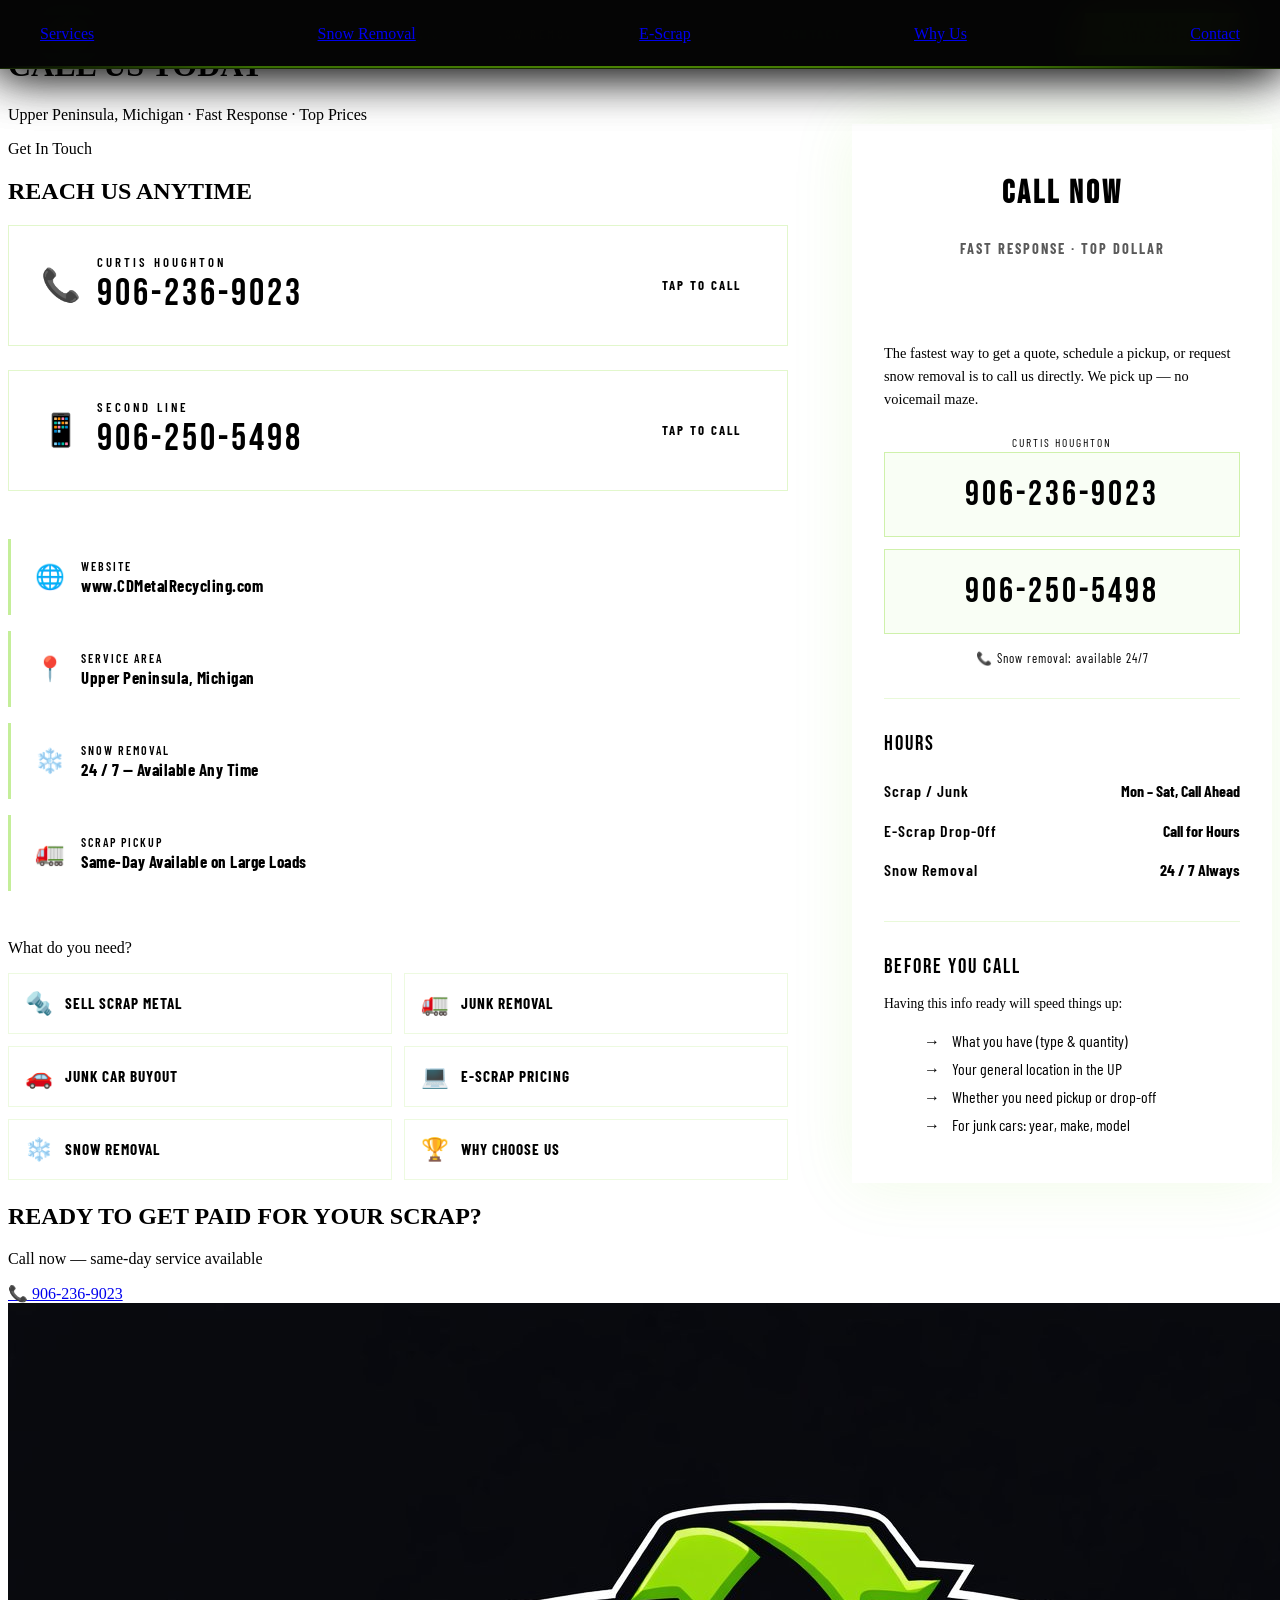
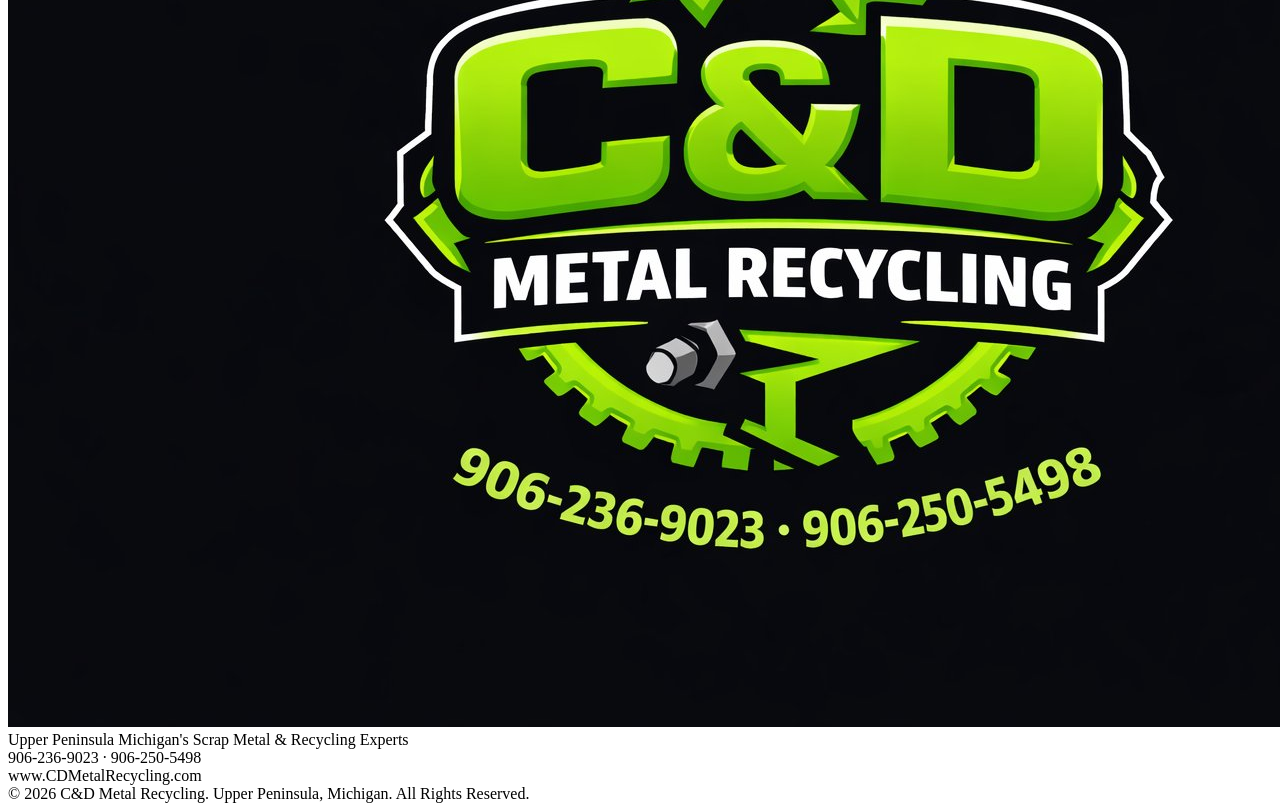
==== commit 8f6bca6e: "Add files via upload" ====
--- a/contact.html
+++ b/contact.html
@@ -18,6 +18,119 @@
 <link rel="stylesheet" href="shared.css">
 <noscript><style>.reveal { opacity: 1; transform: none; }</style></noscript>
 <style>
+
+  /* ── NAV FORCE FIX ── */
+  nav {
+    position: fixed !important; top: 0 !important; left: 0 !important; right: 0 !important;
+    z-index: 1000 !important;
+    background: rgba(6,6,6,0.97) !important;
+    backdrop-filter: blur(20px) !important;
+    border-bottom: 1px solid rgba(109,212,0,0.18) !important;
+    box-shadow: 0 2px 50px rgba(0,0,0,0.8) !important;
+    padding: 0 2.5rem !important;
+    display: flex !important;
+    flex-direction: row !important;
+    align-items: center !important;
+    justify-content: space-between !important;
+    flex-wrap: nowrap !important;
+    height: 68px !important;
+    gap: 1rem !important;
+  }
+  nav::after {
+    content: '';
+    position: absolute; bottom: 0; left: 0; right: 0; height: 2px;
+    background: linear-gradient(90deg, transparent 0%, #6dd400 20%, #8fff00 50%, #6dd400 80%, transparent 100%);
+    opacity: 0.5;
+  }
+  .nav-logo { display: flex !important; align-items: center !important; text-decoration: none; flex-shrink: 0; }
+  .nav-logo img { height: 38px !important; width: auto !important; filter: drop-shadow(0 0 10px rgba(109,212,0,0.4)); }
+  .nav-links {
+    display: flex !important;
+    flex-direction: row !important;
+    list-style: none !important;
+    align-items: center !important;
+    gap: 0 !important;
+    flex: 1 1 auto !important;
+    justify-content: center !important;
+    margin: 0 !important; padding: 0 !important;
+    flex-wrap: nowrap !important;
+    position: static !important;
+    background: none !important;
+    border: none !important;
+  }
+  .nav-links li { flex: none !important; }
+  .nav-links a {
+    display: flex !important; align-items: center !important;
+    color: rgba(180,180,180,0.65) !important; text-decoration: none !important;
+    font-family: 'Barlow Condensed', sans-serif !important; font-weight: 700 !important;
+    font-size: 0.8rem !important; letter-spacing: 2.5px !important; text-transform: uppercase !important;
+    padding: 0 0.9rem !important; height: 68px !important; white-space: nowrap !important;
+    position: relative !important; transition: color 0.2s !important;
+    border-bottom: none !important; background: none !important;
+    justify-content: center !important;
+  }
+  .nav-links a::before { display: none !important; }
+  .nav-links a::after {
+    content: '' !important;
+    position: absolute !important; bottom: 0 !important; left: 50% !important; right: 50% !important;
+    height: 2px !important; background: #6dd400 !important;
+    transition: left 0.22s ease, right 0.22s ease !important;
+    display: block !important;
+  }
+  .nav-links a:hover { color: #fff !important; background: none !important; }
+  .nav-links a:hover::after { left: 0.9rem !important; right: 0.9rem !important; }
+  .nav-links a.active { color: #6dd400 !important; }
+  .nav-links a.active::after { left: 0.9rem !important; right: 0.9rem !important; }
+  .nav-call-btn {
+    display: flex !important; align-items: center !important;
+    gap: 10px !important; flex-shrink: 0 !important;
+    background: #6dd400 !important;
+    text-decoration: none !important;
+    padding: 0 20px !important; height: 42px !important;
+    clip-path: polygon(10px 0%, 100% 0%, calc(100% - 10px) 100%, 0% 100%) !important;
+    box-shadow: 0 0 28px rgba(109,212,0,0.3) !important;
+  }
+  .nav-call-icon { font-size: 14px !important; line-height: 1 !important; }
+  .nav-call-text { display: flex !important; flex-direction: column !important; gap: 0 !important; }
+  .nav-call-label {
+    font-family: 'Barlow Condensed', sans-serif !important; font-weight: 900 !important;
+    font-size: 0.58rem !important; letter-spacing: 3px !important; text-transform: uppercase !important;
+    color: rgba(0,0,0,0.55) !important; line-height: 1 !important; display: block !important;
+  }
+  .nav-call-num {
+    font-family: 'Bebas Neue', sans-serif !important;
+    font-size: 1.05rem !important; letter-spacing: 1.5px !important;
+    color: #080808 !important; line-height: 1.1 !important;
+  }
+  .hamburger { display: none !important; flex-direction: column; gap: 5px; cursor: pointer; padding: 7px 6px; flex-shrink: 0; }
+  .hamburger span { width: 22px; height: 2px; background: #6dd400; display: block; transition: all 0.3s; border-radius: 1px; }
+  @media (max-width: 1000px) {
+    .nav-links { display: none !important; }
+    nav { padding: 0 1.25rem !important; }
+    .hamburger { display: flex !important; }
+    .nav-call-label { display: none !important; }
+    .nav-call-btn { padding: 0 14px !important; height: 38px !important; }
+    .nav-call-num { font-size: 0.92rem !important; }
+    .hamburger.open span:nth-child(1) { transform: translateY(7px) rotate(45deg); }
+    .hamburger.open span:nth-child(2) { opacity: 0; }
+    .hamburger.open span:nth-child(3) { transform: translateY(-7px) rotate(-45deg); }
+    .nav-links.open {
+      display: flex !important; flex-direction: column !important;
+      position: fixed !important; top: 68px !important; left: 0 !important; right: 0 !important;
+      background: rgba(6,6,6,0.99) !important;
+      border-bottom: 1px solid rgba(109,212,0,0.2) !important;
+      padding: 0.5rem 0 1rem !important; z-index: 999 !important;
+    }
+    .nav-links.open li { flex: unset !important; width: 100% !important; }
+    .nav-links.open a {
+      height: auto !important; padding: 0.9rem 1.75rem !important; font-size: 1.05rem !important;
+      color: rgba(200,200,200,0.8) !important; border-bottom: 1px solid rgba(109,212,0,0.07) !important;
+      justify-content: flex-start !important; width: 100% !important;
+    }
+    .nav-links.open a::after { display: none !important; }
+    .nav-links.open a.active { color: #6dd400 !important; background: rgba(109,212,0,0.05) !important; }
+  }
+
   /* CONTACT LAYOUT */
   .contact-layout { display: grid; grid-template-columns: 1fr 420px; gap: 4rem; align-items: start; }
   @media (max-width: 900px) { .contact-layout { grid-template-columns: 1fr; } }
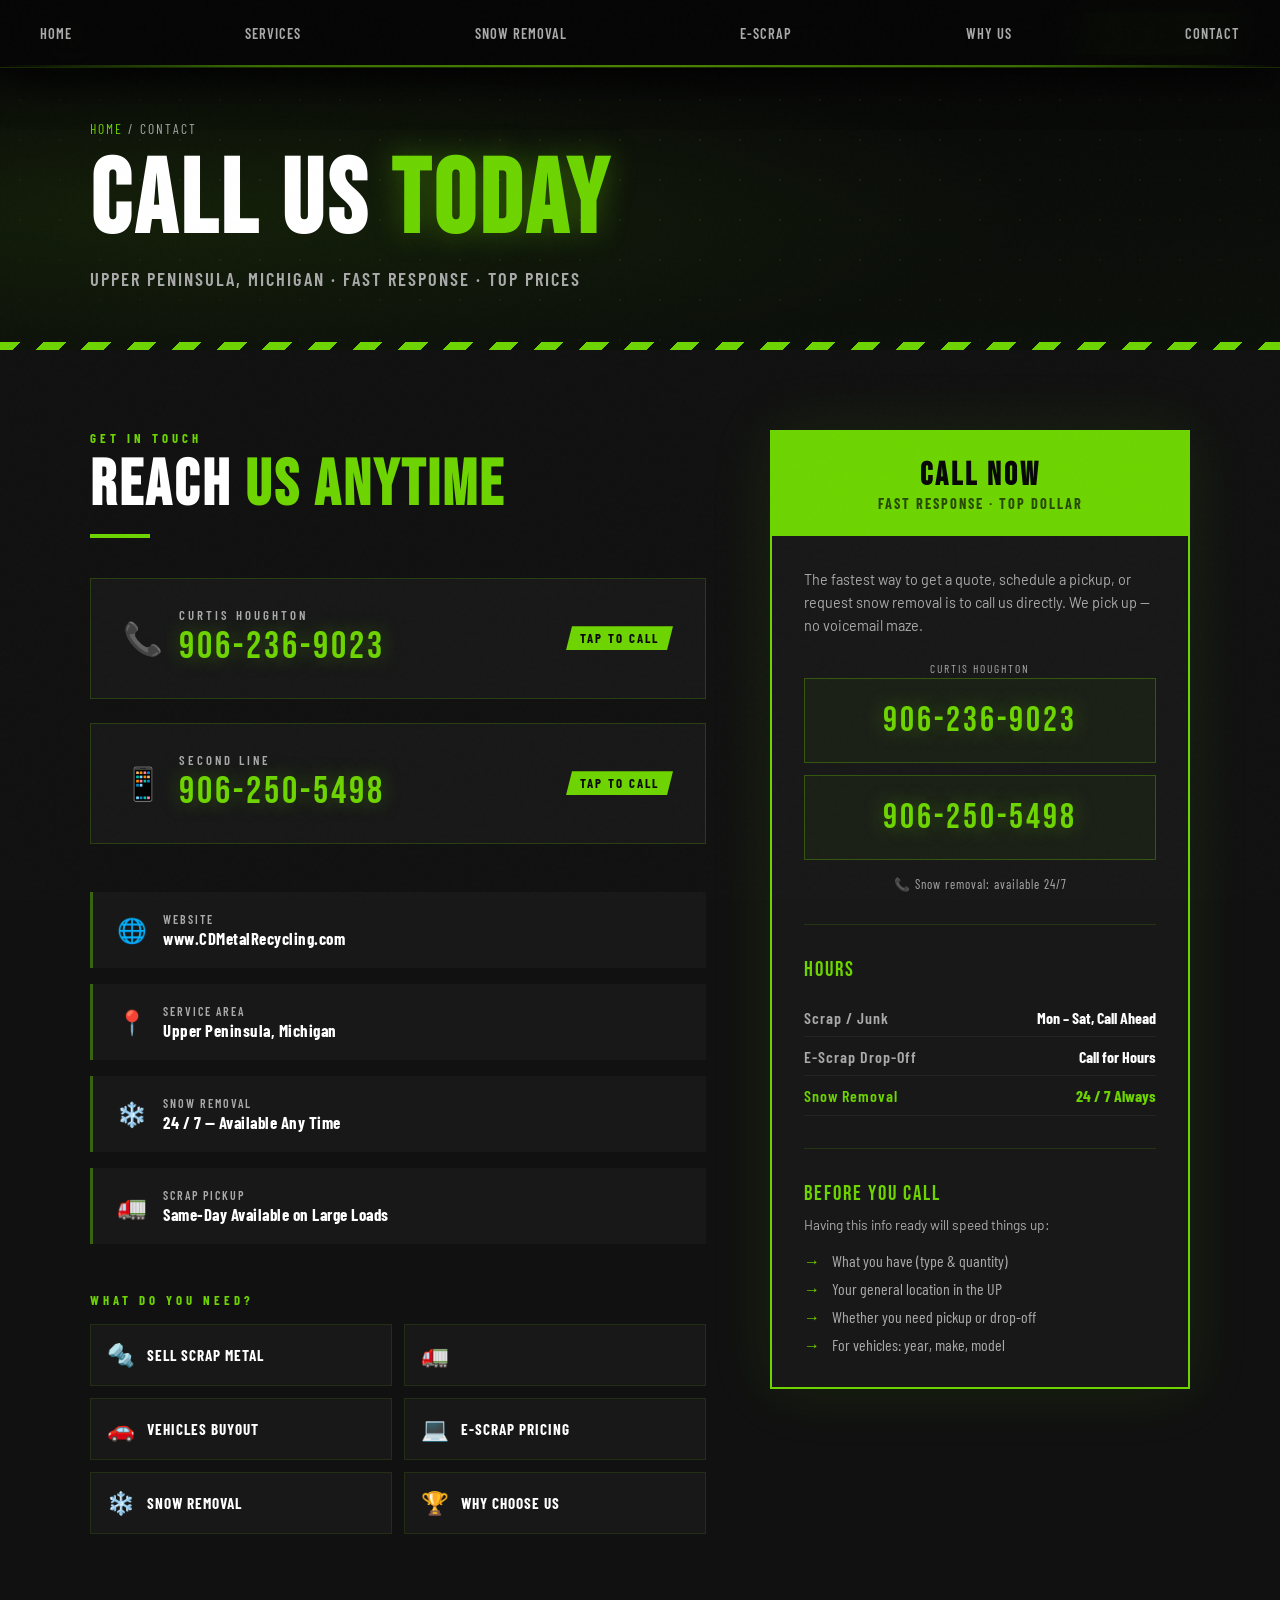
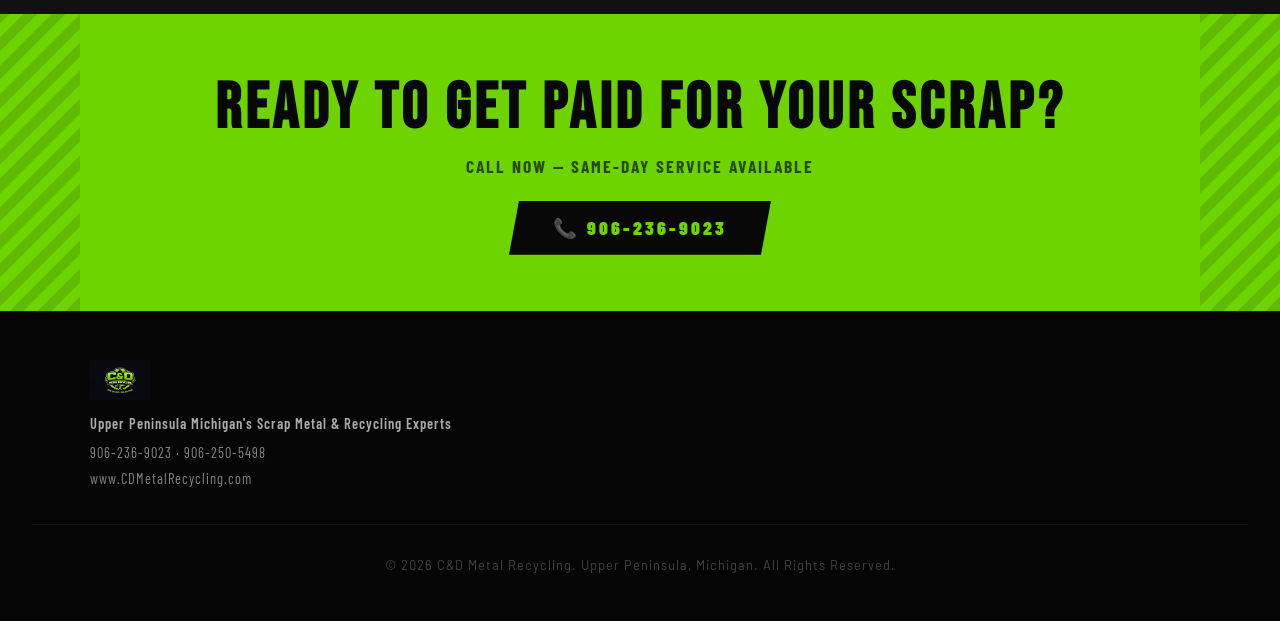
==== commit 37770de7: "Change greeting from 'Hello World' to 'Goodbye World'" ====
--- a/contact.html
+++ b/contact.html
@@ -4,11 +4,16 @@
 <meta charset="UTF-8">
 <meta name="viewport" content="width=device-width, initial-scale=1.0">
 <title>Contact | C&D Metal Recycling | 906-236-9023 | Upper Peninsula, MI</title>
-<meta name="description" content="Contact C&D Metal Recycling in Michigan's Upper Peninsula. Call 906-236-9023 or 906-250-5498 for scrap metal buying, junk removal, e-waste recycling, and snow removal.">
+<meta name="description" content="Contact C&D Metal Recycling in Michigan's Upper Peninsula. Call 906-236-9023 or 906-250-5498 for scrap metal buying, e-waste recycling, and snow removal.">
 <meta property="og:title" content="Contact C&D Metal Recycling | UP Michigan">
-<meta property="og:description" content="Call 906-236-9023 or 906-250-5498. Scrap metal buying, junk removal, snow removal. Serving the Upper Peninsula of Michigan.">
-<meta property="og:image" content="logo.png">
+<meta property="og:description" content="Call 906-236-9023 or 906-250-5498. Scrap metal buying, snow removal. Serving the Upper Peninsula of Michigan.">
+<meta property="og:image" content="https://www.cdmetalrecycling.com/logo.png">
 <meta property="og:type" content="website">
+<meta property="og:url" content="https://www.cdmetalrecycling.com/contact.html">
+<meta name="twitter:card" content="summary_large_image">
+<meta name="twitter:title" content="C&amp;D Metal Recycling | UP Michigan">
+<meta name="twitter:description" content="Top dollar paid for scrap metal &amp; vehicles. 24/7 snow removal. Serving Michigan's Upper Peninsula.">
+<meta name="twitter:image" content="https://www.cdmetalrecycling.com/logo.png">
 <link rel="canonical" href="https://www.cdmetalrecycling.com/contact.html">
 <link rel="icon" href="logo.png">
 <link rel="preconnect" href="https://fonts.googleapis.com">
@@ -19,393 +24,397 @@
 <noscript><style>.reveal { opacity: 1; transform: none; }</style></noscript>
 <style>
 
-  /* ── NAV FORCE FIX ── */
-  nav {
-    position: fixed !important; top: 0 !important; left: 0 !important; right: 0 !important;
-    z-index: 1000 !important;
-    background: rgba(6,6,6,0.97) !important;
-    backdrop-filter: blur(20px) !important;
-    border-bottom: 1px solid rgba(109,212,0,0.18) !important;
-    box-shadow: 0 2px 50px rgba(0,0,0,0.8) !important;
-    padding: 0 2.5rem !important;
-    display: flex !important;
-    flex-direction: row !important;
-    align-items: center !important;
-    justify-content: space-between !important;
-    flex-wrap: nowrap !important;
-    height: 68px !important;
-    gap: 1rem !important;
-  }
-  nav::after {
-    content: '';
-    position: absolute; bottom: 0; left: 0; right: 0; height: 2px;
-    background: linear-gradient(90deg, transparent 0%, #6dd400 20%, #8fff00 50%, #6dd400 80%, transparent 100%);
-    opacity: 0.5;
-  }
-  .nav-logo { display: flex !important; align-items: center !important; text-decoration: none; flex-shrink: 0; }
-  .nav-logo img { height: 38px !important; width: auto !important; filter: drop-shadow(0 0 10px rgba(109,212,0,0.4)); }
-  .nav-links {
-    display: flex !important;
-    flex-direction: row !important;
-    list-style: none !important;
-    align-items: center !important;
-    gap: 0 !important;
-    flex: 1 1 auto !important;
-    justify-content: center !important;
-    margin: 0 !important; padding: 0 !important;
-    flex-wrap: nowrap !important;
-    position: static !important;
-    background: none !important;
-    border: none !important;
-  }
-  .nav-links li { flex: none !important; }
-  .nav-links a {
-    display: flex !important; align-items: center !important;
-    color: rgba(180,180,180,0.65) !important; text-decoration: none !important;
-    font-family: 'Barlow Condensed', sans-serif !important; font-weight: 700 !important;
-    font-size: 0.8rem !important; letter-spacing: 2.5px !important; text-transform: uppercase !important;
-    padding: 0 0.9rem !important; height: 68px !important; white-space: nowrap !important;
-    position: relative !important; transition: color 0.2s !important;
-    border-bottom: none !important; background: none !important;
-    justify-content: center !important;
-  }
-  .nav-links a::before { display: none !important; }
-  .nav-links a::after {
-    content: '' !important;
-    position: absolute !important; bottom: 0 !important; left: 50% !important; right: 50% !important;
-    height: 2px !important; background: #6dd400 !important;
-    transition: left 0.22s ease, right 0.22s ease !important;
-    display: block !important;
-  }
-  .nav-links a:hover { color: #fff !important; background: none !important; }
-  .nav-links a:hover::after { left: 0.9rem !important; right: 0.9rem !important; }
-  .nav-links a.active { color: #6dd400 !important; }
-  .nav-links a.active::after { left: 0.9rem !important; right: 0.9rem !important; }
-  .nav-call-btn {
-    display: flex !important; align-items: center !important;
-    gap: 10px !important; flex-shrink: 0 !important;
-    background: #6dd400 !important;
-    text-decoration: none !important;
-    padding: 0 20px !important; height: 42px !important;
-    clip-path: polygon(10px 0%, 100% 0%, calc(100% - 10px) 100%, 0% 100%) !important;
-    box-shadow: 0 0 28px rgba(109,212,0,0.3) !important;
-  }
-  .nav-call-icon { font-size: 14px !important; line-height: 1 !important; }
-  .nav-call-text { display: flex !important; flex-direction: column !important; gap: 0 !important; }
-  .nav-call-label {
-    font-family: 'Barlow Condensed', sans-serif !important; font-weight: 900 !important;
-    font-size: 0.58rem !important; letter-spacing: 3px !important; text-transform: uppercase !important;
-    color: rgba(0,0,0,0.55) !important; line-height: 1 !important; display: block !important;
-  }
-  .nav-call-num {
-    font-family: 'Bebas Neue', sans-serif !important;
-    font-size: 1.05rem !important; letter-spacing: 1.5px !important;
-    color: #080808 !important; line-height: 1.1 !important;
-  }
-  .hamburger { display: none !important; flex-direction: column; gap: 5px; cursor: pointer; padding: 7px 6px; flex-shrink: 0; }
-  .hamburger span { width: 22px; height: 2px; background: #6dd400; display: block; transition: all 0.3s; border-radius: 1px; }
-  @media (max-width: 1000px) {
-    .nav-links { display: none !important; }
-    nav { padding: 0 1.25rem !important; }
-    .hamburger { display: flex !important; }
-    .nav-call-label { display: none !important; }
-    .nav-call-btn { padding: 0 14px !important; height: 38px !important; }
-    .nav-call-num { font-size: 0.92rem !important; }
-    .hamburger.open span:nth-child(1) { transform: translateY(7px) rotate(45deg); }
-    .hamburger.open span:nth-child(2) { opacity: 0; }
-    .hamburger.open span:nth-child(3) { transform: translateY(-7px) rotate(-45deg); }
-    .nav-links.open {
-      display: flex !important; flex-direction: column !important;
-      position: fixed !important; top: 68px !important; left: 0 !important; right: 0 !important;
-      background: rgba(6,6,6,0.99) !important;
-      border-bottom: 1px solid rgba(109,212,0,0.2) !important;
-      padding: 0.5rem 0 1rem !important; z-index: 999 !important;
-    }
-    .nav-links.open li { flex: unset !important; width: 100% !important; }
-    .nav-links.open a {
-      height: auto !important; padding: 0.9rem 1.75rem !important; font-size: 1.05rem !important;
-      color: rgba(200,200,200,0.8) !important; border-bottom: 1px solid rgba(109,212,0,0.07) !important;
-      justify-content: flex-start !important; width: 100% !important;
-    }
-    .nav-links.open a::after { display: none !important; }
-    .nav-links.open a.active { color: #6dd400 !important; background: rgba(109,212,0,0.05) !important; }
-  }
-
-  /* CONTACT LAYOUT */
-  .contact-layout { display: grid; grid-template-columns: 1fr 420px; gap: 4rem; align-items: start; }
-  @media (max-width: 900px) { .contact-layout { grid-template-columns: 1fr; } }
-
-  /* BIG PHONE BLOCKS */
-  .phone-blocks { display: flex; flex-direction: column; gap: 1.5rem; margin-bottom: 3rem; }
-  .phone-block {
-    background: var(--dark2); border: 1px solid rgba(109,212,0,0.2);
-    padding: 1.75rem 2rem; display: flex; align-items: center; justify-content: space-between;
-    gap: 1rem; flex-wrap: wrap; transition: all 0.25s; text-decoration: none; color: inherit;
-  }
-  .phone-block:hover { border-color: var(--green); background: var(--dark3); transform: translateX(6px); }
-  .phone-block-left { display: flex; align-items: center; gap: 1rem; }
-  .phone-block-icon { font-size: 2rem; }
-  .phone-block-label { font-family: 'Barlow Condensed', sans-serif; font-weight: 600; font-size: 0.8rem; letter-spacing: 3px; color: var(--gray); text-transform: uppercase; }
-  .phone-block-num { font-family: 'Bebas Neue', sans-serif; font-size: 2.4rem; color: var(--green); letter-spacing: 3px; text-shadow: 0 0 20px var(--green-glow); }
-  .phone-block-badge {
-    font-family: 'Barlow Condensed', sans-serif; font-weight: 700; font-size: 0.8rem;
-    letter-spacing: 2px; color: var(--black); background: var(--green);
-    padding: 4px 14px; text-transform: uppercase; white-space: nowrap;
-    clip-path: polygon(6px 0%, 100% 0%, calc(100% - 6px) 100%, 0% 100%);
-  }
-
-  /* INFO CARDS */
-  .info-cards { display: flex; flex-direction: column; gap: 1rem; margin-bottom: 3rem; }
-  .info-card {
-    display: flex; align-items: center; gap: 1rem; padding: 1.25rem 1.5rem;
-    background: var(--dark2); border-left: 3px solid rgba(109,212,0,0.4);
-  }
-  .info-card-icon { font-size: 1.5rem; flex-shrink: 0; }
-  .info-card-label { font-family: 'Barlow Condensed', sans-serif; font-weight: 600; font-size: 0.75rem; letter-spacing: 2px; color: var(--gray); text-transform: uppercase; margin-bottom: 2px; }
-  .info-card-value { font-family: 'Barlow Condensed', sans-serif; font-weight: 700; font-size: 1.05rem; color: var(--white); letter-spacing: 0.5px; }
-
-  /* SERVICE QUICK LINKS */
-  .quick-links { display: grid; grid-template-columns: 1fr 1fr; gap: 0.75rem; }
-  .quick-link {
-    background: var(--dark2); border: 1px solid rgba(109,212,0,0.12);
-    padding: 1rem; text-decoration: none; color: inherit;
-    display: flex; align-items: center; gap: 0.75rem; transition: all 0.2s;
-  }
-  .quick-link:hover { border-color: var(--green); background: var(--dark3); }
-  .quick-link-icon { font-size: 1.4rem; }
-  .quick-link-text { font-family: 'Barlow Condensed', sans-serif; font-weight: 700; font-size: 0.95rem; letter-spacing: 1px; color: var(--white); text-transform: uppercase; }
-
-  /* STICKY CALL CARD */
-  .call-card {
-    background: var(--dark2); border: 2px solid var(--green); overflow: hidden;
-    position: sticky; top: 90px; box-shadow: 0 0 60px rgba(109,212,0,0.1);
-  }
-  .call-card-header {
-    background: var(--green); padding: 1.5rem 2rem; text-align: center;
-  }
-  .call-card-header h2 { font-family: 'Bebas Neue', sans-serif; font-size: 2rem; letter-spacing: 3px; color: var(--black); }
-  .call-card-header p { font-family: 'Barlow Condensed', sans-serif; font-weight: 700; color: rgba(0,0,0,0.65); font-size: 0.9rem; letter-spacing: 2px; text-transform: uppercase; }
-  .call-card-body { padding: 2rem; }
-  .call-card-body p { color: var(--gray); font-size: 0.9rem; line-height: 1.6; margin-bottom: 1.5rem; }
-
-  .tap-to-call {
-    display: block; text-decoration: none; text-align: center;
-    font-family: 'Bebas Neue', sans-serif; font-size: 2.2rem; letter-spacing: 3px;
-    color: var(--green); text-shadow: 0 0 20px var(--green-glow);
-    padding: 1.25rem; border: 1px solid rgba(109,212,0,0.3);
-    margin-bottom: 0.75rem; transition: all 0.2s; background: rgba(109,212,0,0.04);
-    position: relative; overflow: hidden;
-  }
-  .tap-to-call::before {
-    content: ''; position: absolute; inset: 0;
-    background: var(--green); transform: scaleY(0); transform-origin: bottom; transition: transform 0.2s;
-  }
-  .tap-to-call:hover::before { transform: scaleY(1); }
-  .tap-to-call span { position: relative; z-index: 1; }
-  .tap-to-call:hover span { color: var(--black); text-shadow: none; }
-
-  .call-card-note { font-family: 'Barlow Condensed', sans-serif; font-size: 0.8rem; color: var(--gray); text-align: center; letter-spacing: 1px; margin-top: 1rem; }
-
-  /* HOURS */
-  .hours-table { width: 100%; border-collapse: collapse; margin-top: 1rem; }
-  .hours-table td { padding: 0.6rem 0; font-family: 'Barlow Condensed', sans-serif; font-size: 1rem; border-bottom: 1px solid rgba(255,255,255,0.05); }
-  .hours-table td:first-child { color: var(--gray); font-weight: 600; letter-spacing: 1px; }
-  .hours-table td:last-child { color: var(--white); font-weight: 700; text-align: right; }
-  .hours-table .green-row td { color: var(--green); }
-
-  /* WHAT TO HAVE READY */
-  .checklist-simple { list-style: none; display: flex; flex-direction: column; gap: 0.5rem; margin-top: 1rem; }
-  .checklist-simple li { display: flex; gap: 0.75rem; font-family: 'Barlow Condensed', sans-serif; font-size: 1rem; color: var(--gray); }
-  .checklist-simple li::before { content: '→'; color: var(--green); flex-shrink: 0; }
+ /* ── NAV FORCE FIX ── */
+ nav {
+ position: fixed !important; top: 0 !important; left: 0 !important; right: 0 !important;
+ z-index: 1000 !important;
+ background: rgba(6,6,6,0.97) !important;
+ backdrop-filter: blur(20px) !important;
+ border-bottom: 1px solid rgba(109,212,0,0.18) !important;
+ box-shadow: 0 2px 50px rgba(0,0,0,0.8) !important;
+ padding: 0 2.5rem !important;
+ display: flex !important;
+ flex-direction: row !important;
+ align-items: center !important;
+ justify-content: space-between !important;
+ flex-wrap: nowrap !important;
+ height: 68px !important;
+ gap: 1rem !important;
+ }
+ nav::after {
+ content: '';
+ position: absolute; bottom: 0; left: 0; right: 0; height: 2px;
+ background: linear-gradient(90deg, transparent 0%, #6dd400 20%, #8fff00 50%, #6dd400 80%, transparent 100%);
+ opacity: 0.5;
+ }
+ .nav-logo { display: flex !important; align-items: center !important; text-decoration: none; flex-shrink: 0; }
+ .nav-logo img { height: 38px !important; width: auto !important; filter: drop-shadow(0 0 10px rgba(109,212,0,0.4)); }
+ .nav-links {
+ display: flex !important;
+ flex-direction: row !important;
+ list-style: none !important;
+ align-items: center !important;
+ gap: 0 !important;
+ flex: 1 1 auto !important;
+ justify-content: center !important;
+ margin: 0 !important; padding: 0 !important;
+ flex-wrap: nowrap !important;
+ position: static !important;
+ background: none !important;
+ border: none !important;
+ }
+ .nav-links li { flex: none !important; }
+ .nav-links a {
+ display: flex !important; align-items: center !important;
+ color: rgba(180,180,180,0.65) !important; text-decoration: none !important;
+ font-family: 'Barlow Condensed', sans-serif !important; font-weight: 700 !important;
+ font-size: 0.8rem !important; letter-spacing: 2.5px !important; text-transform: uppercase !important;
+ padding: 0 0.9rem !important; height: 68px !important; white-space: nowrap !important;
+ position: relative !important; transition: color 0.2s !important;
+ border-bottom: none !important; background: none !important;
+ justify-content: center !important;
+ }
+ .nav-links a::before { display: none !important; }
+ .nav-links a::after {
+ content: '' !important;
+ position: absolute !important; bottom: 0 !important; left: 50% !important; right: 50% !important;
+ height: 2px !important; background: #6dd400 !important;
+ transition: left 0.22s ease, right 0.22s ease !important;
+ display: block !important;
+ }
+ .nav-links a:hover { color: #fff !important; background: none !important; }
+ .nav-links a:hover::after { left: 0.9rem !important; right: 0.9rem !important; }
+ .nav-links a.active { color: #6dd400 !important; }
+ .nav-links a.active::after { left: 0.9rem !important; right: 0.9rem !important; }
+ .nav-call-btn {
+ display: flex !important; align-items: center !important;
+ gap: 10px !important; flex-shrink: 0 !important;
+ background: #6dd400 !important;
+ text-decoration: none !important;
+ padding: 0 20px !important; height: 42px !important;
+ clip-path: polygon(10px 0%, 100% 0%, calc(100% - 10px) 100%, 0% 100%) !important;
+ box-shadow: 0 0 28px rgba(109,212,0,0.3) !important;
+ }
+ .nav-call-icon { font-size: 14px !important; line-height: 1 !important; }
+ .nav-call-text { display: flex !important; flex-direction: column !important; gap: 0 !important; }
+ .nav-call-label {
+ font-family: 'Barlow Condensed', sans-serif !important; font-weight: 900 !important;
+ font-size: 0.58rem !important; letter-spacing: 3px !important; text-transform: uppercase !important;
+ color: rgba(0,0,0,0.55) !important; line-height: 1 !important; display: block !important;
+ }
+ .nav-call-num {
+ font-family: 'Bebas Neue', sans-serif !important;
+ font-size: 1.05rem !important; letter-spacing: 1.5px !important;
+ color: #080808 !important; line-height: 1.1 !important;
+ }
+ .hamburger { display: none !important; flex-direction: column; gap: 5px; cursor: pointer; padding: 7px 6px; flex-shrink: 0; }
+ .hamburger span { width: 22px; height: 2px; background: #6dd400; display: block; transition: all 0.3s; border-radius: 1px; }
+ @media (max-width: 1000px) {
+ .nav-links { display: none !important; }
+ nav { padding: 0 1.25rem !important; }
+ .hamburger { display: flex !important; }
+ .nav-call-label { display: none !important; }
+ .nav-call-btn { padding: 0 14px !important; height: 38px !important; }
+ .nav-call-num { font-size: 0.92rem !important; }
+ .hamburger.open span:nth-child(1) { transform: translateY(7px) rotate(45deg); }
+ .hamburger.open span:nth-child(2) { opacity: 0; }
+ .hamburger.open span:nth-child(3) { transform: translateY(-7px) rotate(-45deg); }
+ .nav-links.open {
+ display: flex !important; flex-direction: column !important;
+ position: fixed !important; top: 68px !important; left: 0 !important; right: 0 !important;
+ background: rgba(6,6,6,0.99) !important;
+ border-bottom: 1px solid rgba(109,212,0,0.2) !important;
+ padding: 0.5rem 0 1rem !important; z-index: 999 !important;
+ }
+ .nav-links.open li { flex: unset !important; width: 100% !important; }
+ .nav-links.open a {
+ height: auto !important; padding: 0.9rem 1.75rem !important; font-size: 1.05rem !important;
+ color: rgba(200,200,200,0.8) !important; border-bottom: 1px solid rgba(109,212,0,0.07) !important;
+ justify-content: flex-start !important; width: 100% !important;
+ }
+ .nav-links.open a::after { display: none !important; }
+ .nav-links.open a.active { color: #6dd400 !important; background: rgba(109,212,0,0.05) !important; }
+ }
+
+ /* CONTACT LAYOUT */
+ .contact-layout { display: grid; grid-template-columns: 1fr 420px; gap: 4rem; align-items: start; }
+ @media (max-width: 900px) { .contact-layout { grid-template-columns: 1fr; } }
+
+ /* BIG PHONE BLOCKS */
+ .phone-blocks { display: flex; flex-direction: column; gap: 1.5rem; margin-bottom: 3rem; }
+ .phone-block {
+ background: var(--dark2); border: 1px solid rgba(109,212,0,0.2);
+ padding: 1.75rem 2rem; display: flex; align-items: center; justify-content: space-between;
+ gap: 1rem; flex-wrap: wrap; transition: all 0.25s; text-decoration: none; color: inherit;
+ }
+ .phone-block:hover { border-color: var(--green); background: var(--dark3); transform: translateX(6px); }
+ .phone-block-left { display: flex; align-items: center; gap: 1rem; }
+ .phone-block-icon { font-size: 2rem; }
+ .phone-block-label { font-family: 'Barlow Condensed', sans-serif; font-weight: 600; font-size: 0.8rem; letter-spacing: 3px; color: var(--gray); text-transform: uppercase; }
+ .phone-block-num { font-family: 'Bebas Neue', sans-serif; font-size: 2.4rem; color: var(--green); letter-spacing: 3px; text-shadow: 0 0 20px var(--green-glow); }
+ .phone-block-badge {
+ font-family: 'Barlow Condensed', sans-serif; font-weight: 700; font-size: 0.8rem;
+ letter-spacing: 2px; color: var(--black); background: var(--green);
+ padding: 4px 14px; text-transform: uppercase; white-space: nowrap;
+ clip-path: polygon(6px 0%, 100% 0%, calc(100% - 6px) 100%, 0% 100%);
+ }
+
+ /* INFO CARDS */
+ .info-cards { display: flex; flex-direction: column; gap: 1rem; margin-bottom: 3rem; }
+ .info-card {
+ display: flex; align-items: center; gap: 1rem; padding: 1.25rem 1.5rem;
+ background: var(--dark2); border-left: 3px solid rgba(109,212,0,0.4);
+ }
+ .info-card-icon { font-size: 1.5rem; flex-shrink: 0; }
+ .info-card-label { font-family: 'Barlow Condensed', sans-serif; font-weight: 600; font-size: 0.75rem; letter-spacing: 2px; color: var(--gray); text-transform: uppercase; margin-bottom: 2px; }
+ .info-card-value { font-family: 'Barlow Condensed', sans-serif; font-weight: 700; font-size: 1.05rem; color: var(--white); letter-spacing: 0.5px; }
+
+ /* SERVICE QUICK LINKS */
+ .quick-links { display: grid; grid-template-columns: 1fr 1fr; gap: 0.75rem; }
+ .quick-link {
+ background: var(--dark2); border: 1px solid rgba(109,212,0,0.12);
+ padding: 1rem; text-decoration: none; color: inherit;
+ display: flex; align-items: center; gap: 0.75rem; transition: all 0.2s;
+ }
+ .quick-link:hover { border-color: var(--green); background: var(--dark3); }
+ .quick-link-icon { font-size: 1.4rem; }
+ .quick-link-text { font-family: 'Barlow Condensed', sans-serif; font-weight: 700; font-size: 0.95rem; letter-spacing: 1px; color: var(--white); text-transform: uppercase; }
+
+ /* STICKY CALL CARD */
+ .call-card {
+ background: var(--dark2); border: 2px solid var(--green); overflow: hidden;
+ position: sticky; top: 90px; box-shadow: 0 0 60px rgba(109,212,0,0.1);
+ }
+ .call-card-header {
+ background: var(--green); padding: 1.5rem 2rem; text-align: center;
+ }
+ .call-card-header h2 { font-family: 'Bebas Neue', sans-serif; font-size: 2rem; letter-spacing: 3px; color: var(--black); }
+ .call-card-header p { font-family: 'Barlow Condensed', sans-serif; font-weight: 700; color: rgba(0,0,0,0.65); font-size: 0.9rem; letter-spacing: 2px; text-transform: uppercase; }
+ .call-card-body { padding: 2rem; }
+ .call-card-body p { color: var(--gray); font-size: 0.9rem; line-height: 1.6; margin-bottom: 1.5rem; }
+
+ .tap-to-call {
+ display: block; text-decoration: none; text-align: center;
+ font-family: 'Bebas Neue', sans-serif; font-size: 2.2rem; letter-spacing: 3px;
+ color: var(--green); text-shadow: 0 0 20px var(--green-glow);
+ padding: 1.25rem; border: 1px solid rgba(109,212,0,0.3);
+ margin-bottom: 0.75rem; transition: all 0.2s; background: rgba(109,212,0,0.04);
+ position: relative; overflow: hidden;
+ }
+ .tap-to-call::before {
+ content: ''; position: absolute; inset: 0;
+ background: var(--green); transform: scaleY(0); transform-origin: bottom; transition: transform 0.2s;
+ }
+ .tap-to-call:hover::before { transform: scaleY(1); }
+ .tap-to-call span { position: relative; z-index: 1; }
+ .tap-to-call:hover span { color: var(--black); text-shadow: none; }
+
+ .call-card-note { font-family: 'Barlow Condensed', sans-serif; font-size: 0.8rem; color: var(--gray); text-align: center; letter-spacing: 1px; margin-top: 1rem; }
+
+ /* HOURS */
+ .hours-table { width: 100%; border-collapse: collapse; margin-top: 1rem; }
+ .hours-table td { padding: 0.6rem 0; font-family: 'Barlow Condensed', sans-serif; font-size: 1rem; border-bottom: 1px solid rgba(255,255,255,0.05); }
+ .hours-table td:first-child { color: var(--gray); font-weight: 600; letter-spacing: 1px; }
+ .hours-table td:last-child { color: var(--white); font-weight: 700; text-align: right; }
+ .hours-table .green-row td { color: var(--green); }
+
+ /* WHAT TO HAVE READY */
+ .checklist-simple { list-style: none; display: flex; flex-direction: column; gap: 0.5rem; margin-top: 1rem; }
+ .checklist-simple li { display: flex; gap: 0.75rem; font-family: 'Barlow Condensed', sans-serif; font-size: 1rem; color: var(--gray); }
+ .checklist-simple li::before { content: '→'; color: var(--green); flex-shrink: 0; }
 </style>
 </head>
 <body>
 
 <nav>
-  <a class="nav-logo" href="index.html"><img src="logo.png" alt="C&D Metal Recycling"></a>
-  <ul class="nav-links">
-    <li><a href="index.html">Home</a></li>
-    <li><a href="services.html">Services</a></li>
-    <li><a href="snow-removal.html">Snow Removal</a></li>
-    <li><a href="escrap.html">E-Scrap</a></li>
-    <li><a href="why-us.html">Why Us</a></li>
-    <li><a href="contact.html" class="active">Contact</a></li>
-  </ul>
-  <a href="tel:9062369023" class="nav-call-btn">
-    <span class="nav-call-icon">📞</span>
-    <span class="nav-call-text">
-      <span class="nav-call-label">Call Now</span>
-      <span class="nav-call-num">906-236-9023</span>
-    </span>
-  </a>
-  <div class="hamburger"><span></span><span></span><span></span></div>
+ <a class="nav-logo" href="index.html"><img src="logo.png" alt="C&D Metal Recycling"></a>
+ <ul class="nav-links">
+ <li><a href="index.html">Home</a></li>
+ <li><a href="services.html">Services</a></li>
+ <li><a href="snow-removal.html">Snow Removal</a></li>
+ <li><a href="escrap.html">E-Scrap</a></li>
+ <li><a href="why-us.html">Why Us</a></li>
+ <li><a href="contact.html" class="active">Contact</a></li>
+ </ul>
+ <a href="tel:9062369023" class="nav-call-btn">
+ <span class="nav-call-icon">📞</span>
+ <span class="nav-call-text">
+ <span class="nav-call-label">Call Now</span>
+ <span class="nav-call-num">906-236-9023</span>
+ </span>
+ </a>
+ <div class="hamburger"><span></span><span></span><span></span></div>
 </nav>
 
 <!-- PAGE HERO -->
 <div class="page-hero">
-  <div class="page-hero-inner">
-    <div class="breadcrumb"><a href="index.html">Home</a> / Contact</div>
-    <h1>CALL US <span class="green">TODAY</span></h1>
-    <div class="page-hero-sub">Upper Peninsula, Michigan · Fast Response · Top Prices</div>
-  </div>
-  <div class="page-hero-stripes"></div>
+ <div class="page-hero-inner">
+ <div class="breadcrumb"><a href="index.html">Home</a> / Contact</div>
+ <h1>CALL US <span class="green">TODAY</span></h1>
+ <div class="page-hero-sub">Upper Peninsula, Michigan · Fast Response · Top Prices</div>
+ </div>
+ <div class="page-hero-stripes"></div>
 </div>
 
 <!-- MAIN CONTACT SECTION -->
 <section class="content-section" style="background: var(--dark);">
-  <div class="section-inner">
-    <div class="contact-layout">
-
-      <!-- LEFT COLUMN -->
-      <div>
-        <div class="reveal">
-          <p class="section-label">Get In Touch</p>
-          <h2 class="section-title">REACH <span class="green">US ANYTIME</span></h2>
-          <div class="divider"></div>
-        </div>
-
-        <!-- PHONE BLOCKS -->
-        <div class="phone-blocks reveal">
-          <a href="tel:9062369023" class="phone-block">
-            <div class="phone-block-left">
-              <span class="phone-block-icon" aria-hidden="true">📞</span>
-              <div>
-                <div class="phone-block-label">Curtis Houghton</div>
-                <div class="phone-block-num">906-236-9023</div>
-              </div>
-            </div>
-            <span class="phone-block-badge">Tap to Call</span>
-          </a>
-          <a href="tel:9062505498" class="phone-block">
-            <div class="phone-block-left">
-              <span class="phone-block-icon" aria-hidden="true">📱</span>
-              <div>
-                <div class="phone-block-label">Second Line</div>
-                <div class="phone-block-num">906-250-5498</div>
-              </div>
-            </div>
-            <span class="phone-block-badge">Tap to Call</span>
-          </a>
-        </div>
-
-        <!-- INFO CARDS -->
-        <div class="info-cards reveal">
-          <div class="info-card">
-            <span class="info-card-icon" aria-hidden="true">🌐</span>
-            <div>
-              <div class="info-card-label">Website</div>
-              <div class="info-card-value">www.CDMetalRecycling.com</div>
-            </div>
-          </div>
-          <div class="info-card">
-            <span class="info-card-icon" aria-hidden="true">📍</span>
-            <div>
-              <div class="info-card-label">Service Area</div>
-              <div class="info-card-value">Upper Peninsula, Michigan</div>
-            </div>
-          </div>
-          <div class="info-card">
-            <span class="info-card-icon" aria-hidden="true">❄️</span>
-            <div>
-              <div class="info-card-label">Snow Removal</div>
-              <div class="info-card-value">24 / 7 — Available Any Time</div>
-            </div>
-          </div>
-          <div class="info-card">
-            <span class="info-card-icon" aria-hidden="true">🚛</span>
-            <div>
-              <div class="info-card-label">Scrap Pickup</div>
-              <div class="info-card-value">Same-Day Available on Large Loads</div>
-            </div>
-          </div>
-        </div>
-
-        <!-- QUICK LINKS -->
-        <div class="reveal">
-          <p class="section-label" style="margin-bottom:1rem;">What do you need?</p>
-          <div class="quick-links">
-            <a href="services.html#scrap-metal" class="quick-link"><span class="quick-link-icon" aria-hidden="true">🔩</span><span class="quick-link-text">Sell Scrap Metal</span></a>
-            <a href="services.html#junk-removal" class="quick-link"><span class="quick-link-icon" aria-hidden="true">🚛</span><span class="quick-link-text">Junk Removal</span></a>
-            <a href="services.html#junk-cars" class="quick-link"><span class="quick-link-icon" aria-hidden="true">🚗</span><span class="quick-link-text">Junk Car Buyout</span></a>
-            <a href="escrap.html" class="quick-link"><span class="quick-link-icon" aria-hidden="true">💻</span><span class="quick-link-text">E-Scrap Pricing</span></a>
-            <a href="snow-removal.html" class="quick-link"><span class="quick-link-icon" aria-hidden="true">❄️</span><span class="quick-link-text">Snow Removal</span></a>
-            <a href="why-us.html" class="quick-link"><span class="quick-link-icon" aria-hidden="true">🏆</span><span class="quick-link-text">Why Choose Us</span></a>
-          </div>
-        </div>
-      </div>
-
-      <!-- RIGHT COLUMN — STICKY CALL CARD -->
-      <div class="reveal">
-        <div class="call-card">
-          <div class="call-card-header">
-            <h2>CALL NOW</h2>
-            <p>Fast Response · Top Dollar</p>
-          </div>
-          <div class="call-card-body">
-            <p>The fastest way to get a quote, schedule a pickup, or request snow removal is to call us directly. We pick up — no voicemail maze.</p>
-            <div><span style="font-family:'Barlow Condensed',sans-serif;font-size:0.72rem;letter-spacing:2px;color:var(--gray);text-transform:uppercase;display:block;text-align:center;margin-bottom:3px;">Curtis Houghton</span><a href="tel:9062369023" class="tap-to-call"><span>906-236-9023</span></a></div>
-            <a href="tel:9062505498" class="tap-to-call"><span>906-250-5498</span></a>
-            <div class="call-card-note"><span aria-hidden="true">📞</span> Snow removal: available 24/7</div>
-
-            <div style="margin-top:2rem; padding-top:2rem; border-top:1px solid rgba(109,212,0,0.15);">
-              <div style="font-family:'Bebas Neue',sans-serif; font-size:1.3rem; letter-spacing:2px; margin-bottom:0.75rem; color:var(--green);">HOURS</div>
-              <table class="hours-table">
-                <tr><td>Scrap / Junk</td><td>Mon – Sat, Call Ahead</td></tr>
-                <tr><td>E-Scrap Drop-Off</td><td>Call for Hours</td></tr>
-                <tr class="green-row"><td>Snow Removal</td><td>24 / 7 Always</td></tr>
-              </table>
-            </div>
-
-            <div style="margin-top:2rem; padding-top:2rem; border-top:1px solid rgba(109,212,0,0.15);">
-              <div style="font-family:'Bebas Neue',sans-serif; font-size:1.3rem; letter-spacing:2px; margin-bottom:0.5rem; color:var(--green);">BEFORE YOU CALL</div>
-              <p style="color:var(--gray); font-size:0.85rem; margin-bottom:0.5rem;">Having this info ready will speed things up:</p>
-              <ul class="checklist-simple">
-                <li>What you have (type &amp; quantity)</li>
-                <li>Your general location in the UP</li>
-                <li>Whether you need pickup or drop-off</li>
-                <li>For junk cars: year, make, model</li>
-              </ul>
-            </div>
-          </div>
-        </div>
-      </div>
-
-    </div>
-  </div>
+ <div class="section-inner">
+ <div class="contact-layout">
+
+ <!-- LEFT COLUMN -->
+ <div>
+ <div class="reveal">
+ <p class="section-label">Get In Touch</p>
+ <h2 class="section-title">REACH <span class="green">US ANYTIME</span></h2>
+ <div class="divider"></div>
+ </div>
+
+ <!-- PHONE BLOCKS -->
+ <div class="phone-blocks reveal">
+ <a href="tel:9062369023" class="phone-block">
+ <div class="phone-block-left">
+ <span class="phone-block-icon" aria-hidden="true">📞</span>
+ <div>
+ <div class="phone-block-label">Curtis Houghton</div>
+ <div class="phone-block-num">906-236-9023</div>
+ </div>
+ </div>
+ <span class="phone-block-badge">Tap to Call</span>
+ </a>
+ <a href="tel:9062505498" class="phone-block">
+ <div class="phone-block-left">
+ <span class="phone-block-icon" aria-hidden="true">📱</span>
+ <div>
+ <div class="phone-block-label">Second Line</div>
+ <div class="phone-block-num">906-250-5498</div>
+ </div>
+ </div>
+ <span class="phone-block-badge">Tap to Call</span>
+ </a>
+ </div>
+
+ <!-- INFO CARDS -->
+ <div class="info-cards reveal">
+ <div class="info-card">
+ <span class="info-card-icon" aria-hidden="true">🌐</span>
+ <div>
+ <div class="info-card-label">Website</div>
+ <div class="info-card-value">www.CDMetalRecycling.com</div>
+ </div>
+ </div>
+ <div class="info-card">
+ <span class="info-card-icon" aria-hidden="true">📍</span>
+ <div>
+ <div class="info-card-label">Service Area</div>
+ <div class="info-card-value">Upper Peninsula, Michigan</div>
+ </div>
+ </div>
+ <div class="info-card">
+ <span class="info-card-icon" aria-hidden="true">❄️</span>
+ <div>
+ <div class="info-card-label">Snow Removal</div>
+ <div class="info-card-value">24 / 7 — Available Any Time</div>
+ </div>
+ </div>
+ <div class="info-card">
+ <span class="info-card-icon" aria-hidden="true">🚛</span>
+ <div>
+ <div class="info-card-label">Scrap Pickup</div>
+ <div class="info-card-value">Same-Day Available on Large Loads</div>
+ </div>
+ </div>
+ </div>
+
+ <!-- QUICK LINKS -->
+ <div class="reveal">
+ <p class="section-label" style="margin-bottom:1rem;">What do you need?</p>
+ <div class="quick-links">
+ <a href="services.html#scrap-metal" class="quick-link"><span class="quick-link-icon" aria-hidden="true">🔩</span><span class="quick-link-text">Sell Scrap Metal</span></a>
+ <a href="services.html#junk-removal" class="quick-link"><span class="quick-link-icon" aria-hidden="true">🚛</span><span class="quick-link-text"></span></a>
+ <a href="services.html#junk-cars" class="quick-link"><span class="quick-link-icon" aria-hidden="true">🚗</span><span class="quick-link-text">vehicles Buyout</span></a>
+ <a href="escrap.html" class="quick-link"><span class="quick-link-icon" aria-hidden="true">💻</span><span class="quick-link-text">E-Scrap Pricing</span></a>
+ <a href="snow-removal.html" class="quick-link"><span class="quick-link-icon" aria-hidden="true">❄️</span><span class="quick-link-text">Snow Removal</span></a>
+ <a href="why-us.html" class="quick-link"><span class="quick-link-icon" aria-hidden="true">🏆</span><span class="quick-link-text">Why Choose Us</span></a>
+ </div>
+ </div>
+ </div>
+
+ <!-- RIGHT COLUMN — STICKY CALL CARD -->
+ <div class="reveal">
+ <div class="call-card">
+ <div class="call-card-header">
+ <h2>CALL NOW</h2>
+ <p>Fast Response · Top Dollar</p>
+ </div>
+ <div class="call-card-body">
+ <p>The fastest way to get a quote, schedule a pickup, or request snow removal is to call us directly. We pick up — no voicemail maze.</p>
+ <div><span style="font-family:'Barlow Condensed',sans-serif;font-size:0.72rem;letter-spacing:2px;color:var(--gray);text-transform:uppercase;display:block;text-align:center;margin-bottom:3px;">Curtis Houghton</span><a href="tel:9062369023" class="tap-to-call"><span>906-236-9023</span></a></div>
+ <a href="tel:9062505498" class="tap-to-call"><span>906-250-5498</span></a>
+ <div class="call-card-note"><span aria-hidden="true">📞</span> Snow removal: available 24/7</div>
+
+ <div style="margin-top:2rem; padding-top:2rem; border-top:1px solid rgba(109,212,0,0.15);">
+ <div style="font-family:'Bebas Neue',sans-serif; font-size:1.3rem; letter-spacing:2px; margin-bottom:0.75rem; color:var(--green);">HOURS</div>
+ <table class="hours-table">
+ <tr><td>Scrap / Junk</td><td>Mon – Sat, Call Ahead</td></tr>
+ <tr><td>E-Scrap Drop-Off</td><td>Call for Hours</td></tr>
+ <tr class="green-row"><td>Snow Removal</td><td>24 / 7 Always</td></tr>
+ </table>
+ </div>
+
+ <div style="margin-top:2rem; padding-top:2rem; border-top:1px solid rgba(109,212,0,0.15);">
+ <div style="font-family:'Bebas Neue',sans-serif; font-size:1.3rem; letter-spacing:2px; margin-bottom:0.5rem; color:var(--green);">BEFORE YOU CALL</div>
+ <p style="color:var(--gray); font-size:0.85rem; margin-bottom:0.5rem;">Having this info ready will speed things up:</p>
+ <ul class="checklist-simple">
+ <li>What you have (type &amp; quantity)</li>
+ <li>Your general location in the UP</li>
+ <li>Whether you need pickup or drop-off</li>
+ <li>For vehicles: year, make, model</li>
+ </ul>
+ </div>
+ </div>
+ </div>
+ </div>
+
+ </div>
+ </div>
 </section>
 
 <!-- CTA -->
 <div class="cta-band">
-  <h2>READY TO GET PAID FOR YOUR SCRAP?</h2>
-  <p>Call now — same-day service available</p>
-  <a href="tel:9062369023" class="btn-dark">📞 906-236-9023</a>
+ <h2>READY TO GET PAID FOR YOUR SCRAP?</h2>
+ <p>Call now — same-day service available</p>
+ <a href="tel:9062369023" class="btn-dark">📞 906-236-9023</a>
 </div>
 
 <footer>
-  <div class="footer-inner">
-    <div>
-      <div class="footer-logo"><img src="logo.png" alt="C&D Metal Recycling"></div>
-      <div class="footer-tagline">Upper Peninsula Michigan's Scrap Metal &amp; Recycling Experts</div>
-      <div class="footer-contact-small">906-236-9023 · 906-250-5498<br>www.CDMetalRecycling.com</div>
-    </div>
-    <nav class="footer-nav">
-      <a href="services.html">Services</a>
-      <a href="snow-removal.html">Snow Removal</a>
-      <a href="escrap.html">E-Scrap</a>
-      <a href="why-us.html">Why Us</a>
-      <a href="contact.html">Contact</a>
-    </nav>
-  </div>
-  <div class="footer-copy">© <script>document.write(new Date().getFullYear())</script> C&amp;D Metal Recycling. Upper Peninsula, Michigan. All Rights Reserved.</div>
+ <div class="footer-inner">
+ <div>
+ <div class="footer-logo"><img src="logo.png" alt="C&amp;D Metal Recycling" width="40" height="40"></div>
+ <div class="footer-tagline">Upper Peninsula Michigan's Scrap Metal &amp; Recycling Experts</div>
+ <div class="footer-contact-small">
+ <a href="tel:9062369023" style="color:inherit;text-decoration:none;">906-236-9023</a> · <a href="tel:9062505498" style="color:inherit;text-decoration:none;">906-250-5498</a><br>
+ www.CDMetalRecycling.com
+ </div>
+ </div>
+ <nav class="footer-nav">
+ <a href="index.html">Home</a>
+ <a href="services.html">Services</a>
+ <a href="snow-removal.html">Snow Removal</a>
+ <a href="escrap.html">E-Scrap</a>
+ <a href="why-us.html">Why Us</a>
+ <a href="contact.html">Contact</a>
+ </nav>
+ </div>
+ <div class="footer-copy">© <script>document.write(new Date().getFullYear())</script> C&amp;D Metal Recycling. Upper Peninsula, Michigan. All Rights Reserved.</div>
 </footer>
 
 <script>
-  const observer = new IntersectionObserver(entries => entries.forEach(e => { if (e.isIntersecting) e.target.classList.add('visible'); }), { threshold: 0.1 });
-  document.querySelectorAll('.reveal').forEach(r => observer.observe(r));
-  const hamburger = document.querySelector('.hamburger');
-  const navLinks = document.querySelector('.nav-links');
-  hamburger.addEventListener('click', () => { hamburger.classList.toggle('open'); navLinks.classList.toggle('open'); });
-  navLinks.querySelectorAll('a').forEach(l => l.addEventListener('click', () => { hamburger.classList.remove('open'); navLinks.classList.remove('open'); }));
+ const observer = new IntersectionObserver(entries => entries.forEach(e => { if (e.isIntersecting) e.target.classList.add('visible'); }), { threshold: 0.1 });
+ document.querySelectorAll('.reveal').forEach(r => observer.observe(r));
+ const hamburger = document.querySelector('.hamburger');
+ const navLinks = document.querySelector('.nav-links');
+ hamburger.addEventListener('click', () => { hamburger.classList.toggle('open'); navLinks.classList.toggle('open'); });
+ navLinks.querySelectorAll('a').forEach(l => l.addEventListener('click', () => { hamburger.classList.remove('open'); navLinks.classList.remove('open'); }));
 </script>
 </body>
 </html>
--- a/shared.css
+++ b/shared.css
@@ -0,0 +1,282 @@
+/* ── SHARED STYLES — C&D Metal Recycling ── */
+:root {
+  --green: #6dd400;
+  --green-bright: #8fff00;
+  --green-dark: #4a9200;
+  --green-glow: rgba(109,212,0,0.35);
+  --black: #080808;
+  --dark: #111111;
+  --dark2: #181818;
+  --dark3: #1e1e1e;
+  --white: #ffffff;
+  --gray: #aaaaaa;
+  --yellow: #f5c200;
+}
+
+* { margin: 0; padding: 0; box-sizing: border-box; }
+html { scroll-behavior: smooth; }
+body { background: var(--black); color: var(--white); font-family: 'Barlow', sans-serif; overflow-x: hidden; }
+
+body::before {
+  content: '';
+  position: fixed; inset: 0;
+  background-image: url("data:image/svg+xml,%3Csvg viewBox='0 0 256 256' xmlns='http://www.w3.org/2000/svg'%3E%3Cfilter id='noise'%3E%3CfeTurbulence type='fractalNoise' baseFrequency='0.9' numOctaves='4' stitchTiles='stitch'/%3E%3C/filter%3E%3Crect width='100%25' height='100%25' filter='url(%23noise)' opacity='0.04'/%3E%3C/svg%3E");
+  pointer-events: none; z-index: 9999; opacity: 0.4;
+}
+
+/* NAV */
+nav {
+  position: fixed; top: 0; left: 0; right: 0; z-index: 1000;
+  background: rgba(6,6,6,0.97);
+  backdrop-filter: blur(20px);
+  -webkit-backdrop-filter: blur(20px);
+  border-bottom: 1px solid rgba(109,212,0,0.18);
+  box-shadow: 0 2px 50px rgba(0,0,0,0.8);
+  padding: 0 2.5rem;
+  display: flex;
+  flex-direction: row;
+  align-items: center;
+  justify-content: space-between;
+  flex-wrap: nowrap;
+  height: 68px;
+  gap: 1rem;
+}
+nav::after {
+  content: '';
+  position: absolute; bottom: 0; left: 0; right: 0; height: 2px;
+  background: linear-gradient(90deg, transparent 0%, var(--green) 20%, var(--green-bright) 50%, var(--green) 80%, transparent 100%);
+  opacity: 0.5;
+}
+
+.nav-logo {
+  display: flex; align-items: center;
+  text-decoration: none; flex-shrink: 0;
+}
+.nav-logo img {
+  height: 38px; width: auto;
+  filter: drop-shadow(0 0 10px rgba(109,212,0,0.4));
+  transition: filter 0.2s;
+}
+.nav-logo:hover img { filter: drop-shadow(0 0 18px rgba(109,212,0,0.7)); }
+
+.nav-links {
+  display: flex;
+  flex-direction: row;
+  list-style: none;
+  align-items: center;
+  gap: 0;
+  flex: 1 1 auto;
+  justify-content: center;
+  margin: 0; padding: 0;
+  flex-wrap: nowrap;
+}
+.nav-links li { flex: none; }
+.nav-links a {
+  display: flex; align-items: center;
+  color: rgba(180,180,180,0.65); text-decoration: none;
+  font-family: 'Barlow Condensed', sans-serif; font-weight: 700;
+  font-size: 0.8rem; letter-spacing: 2.5px; text-transform: uppercase;
+  padding: 0 0.9rem; height: 68px; white-space: nowrap;
+  position: relative; transition: color 0.2s;
+}
+.nav-links a::after {
+  content: '';
+  position: absolute; bottom: 0; left: 50%; right: 50%;
+  height: 2px; background: var(--green);
+  transition: left 0.22s ease, right 0.22s ease;
+}
+.nav-links a:hover { color: #ffffff; }
+.nav-links a:hover::after { left: 0.9rem; right: 0.9rem; }
+.nav-links a.active { color: var(--green); }
+.nav-links a.active::after { left: 0.9rem; right: 0.9rem; }
+
+/* CALL NOW BUTTON */
+.nav-call-btn {
+  display: flex; align-items: center;
+  gap: 10px; flex-shrink: 0;
+  background: var(--green);
+  text-decoration: none;
+  padding: 0 20px; height: 42px;
+  clip-path: polygon(10px 0%, 100% 0%, calc(100% - 10px) 100%, 0% 100%);
+  transition: background 0.18s, transform 0.12s, box-shadow 0.18s;
+  box-shadow: 0 0 28px rgba(109,212,0,0.3);
+}
+.nav-call-btn:hover {
+  background: var(--green-bright);
+  transform: translateY(-1px);
+  box-shadow: 0 4px 36px rgba(109,212,0,0.5);
+}
+.nav-call-icon { font-size: 14px; line-height: 1; flex-shrink: 0; }
+.nav-call-text { display: flex; flex-direction: column; gap: 0; }
+.nav-call-label {
+  font-family: 'Barlow Condensed', sans-serif; font-weight: 900;
+  font-size: 0.58rem; letter-spacing: 3px; text-transform: uppercase;
+  color: rgba(0,0,0,0.55); line-height: 1;
+}
+.nav-call-num {
+  font-family: 'Bebas Neue', sans-serif;
+  font-size: 1.05rem; letter-spacing: 1.5px;
+  color: var(--black); line-height: 1.1;
+}
+
+.hamburger { display: none; flex-direction: column; gap: 5px; cursor: pointer; padding: 7px 6px; flex-shrink: 0; }
+.hamburger span { width: 22px; height: 2px; background: var(--green); display: block; transition: all 0.3s; border-radius: 1px; }
+
+@media (max-width: 1000px) {
+  .nav-links { display: none; }
+  nav { padding: 0 1.25rem; }
+  .hamburger { display: flex; }
+  .nav-call-label { display: none; }
+  .nav-call-btn { padding: 0 14px; height: 38px; gap: 7px; }
+  .nav-call-num { font-size: 0.92rem; }
+  .hamburger.open span:nth-child(1) { transform: translateY(7px) rotate(45deg); }
+  .hamburger.open span:nth-child(2) { opacity: 0; }
+  .hamburger.open span:nth-child(3) { transform: translateY(-7px) rotate(-45deg); }
+  .nav-links.open {
+    display: flex; flex-direction: column;
+    position: fixed; top: 68px; left: 0; right: 0;
+    background: rgba(6,6,6,0.99);
+    border-bottom: 1px solid rgba(109,212,0,0.2);
+    padding: 0.5rem 0 1rem; gap: 0; z-index: 999;
+  }
+  .nav-links.open li { flex: unset; }
+  .nav-links.open a {
+    height: auto; padding: 0.9rem 1.75rem; font-size: 1.05rem;
+    color: rgba(200,200,200,0.8); letter-spacing: 2.5px;
+    border-bottom: 1px solid rgba(109,212,0,0.07);
+    justify-content: flex-start;
+  }
+  .nav-links.open a::after { display: none; }
+  .nav-links.open a.active { color: var(--green); background: rgba(109,212,0,0.05); }
+  .nav-links.open a:hover { color: #fff; background: rgba(109,212,0,0.04); }
+}
+
+/* PAGE HERO */
+.page-hero {
+  padding: 120px 2rem 60px;
+  background:
+    radial-gradient(ellipse at 15% 60%, rgba(109,212,0,0.09) 0%, transparent 55%),
+    linear-gradient(180deg, #080808 0%, #0c100a 100%);
+  position: relative; overflow: hidden;
+}
+.page-hero::after {
+  content: '';
+  position: absolute; inset: 0;
+  background-image: radial-gradient(rgba(109,212,0,0.10) 1px, transparent 1px);
+  background-size: 40px 40px;
+  mask-image: radial-gradient(ellipse 90% 90% at 50% 50%, black 20%, transparent 100%);
+  pointer-events: none;
+}
+.page-hero-inner { max-width: 1100px; margin: 0 auto; position: relative; z-index: 2; }
+.breadcrumb {
+  font-family: 'Barlow Condensed', sans-serif; font-size: 0.85rem;
+  letter-spacing: 2px; color: var(--gray); margin-bottom: 1rem;
+  text-transform: uppercase;
+}
+.breadcrumb a { color: var(--green); text-decoration: none; }
+.breadcrumb a:hover { color: var(--green-bright); }
+.page-hero h1 {
+  font-family: 'Bebas Neue', sans-serif;
+  font-size: clamp(3rem, 9vw, 6.5rem);
+  line-height: 0.95; letter-spacing: 4px;
+}
+.page-hero h1 .green { color: var(--green); text-shadow: 0 0 30px var(--green-glow); }
+.page-hero-sub {
+  font-family: 'Barlow Condensed', sans-serif; font-weight: 600;
+  font-size: 1.15rem; color: var(--gray); letter-spacing: 2px;
+  text-transform: uppercase; margin-top: 1rem;
+}
+.page-hero-stripes {
+  position: absolute; bottom: 0; left: 0; right: 0; height: 8px;
+  background: repeating-linear-gradient(-45deg, var(--green) 0px, var(--green) 16px, transparent 16px, transparent 32px);
+}
+
+/* BUTTONS */
+.btn-primary {
+  font-family: 'Barlow Condensed', sans-serif; font-weight: 900;
+  font-size: 1.1rem; letter-spacing: 2px; text-transform: uppercase;
+  background: var(--green); color: var(--black); border: none;
+  padding: 14px 36px; cursor: pointer;
+  clip-path: polygon(10px 0%, 100% 0%, calc(100% - 10px) 100%, 0% 100%);
+  transition: all 0.2s; text-decoration: none; display: inline-block;
+}
+.btn-primary:hover { background: var(--green-bright); transform: translateY(-2px); box-shadow: 0 8px 30px var(--green-glow); }
+.btn-outline {
+  font-family: 'Barlow Condensed', sans-serif; font-weight: 900;
+  font-size: 1.1rem; letter-spacing: 2px; text-transform: uppercase;
+  background: transparent; color: var(--white); border: 2px solid rgba(255,255,255,0.3);
+  padding: 12px 36px; cursor: pointer;
+  clip-path: polygon(10px 0%, 100% 0%, calc(100% - 10px) 100%, 0% 100%);
+  transition: all 0.2s; text-decoration: none; display: inline-block;
+}
+.btn-outline:hover { border-color: var(--green); color: var(--green); }
+.btn-dark {
+  font-family: 'Barlow Condensed', sans-serif; font-weight: 900;
+  font-size: 1.2rem; letter-spacing: 3px; text-transform: uppercase;
+  background: var(--black); color: var(--green); border: none;
+  padding: 15px 44px; cursor: pointer;
+  clip-path: polygon(10px 0%, 100% 0%, calc(100% - 10px) 100%, 0% 100%);
+  text-decoration: none; display: inline-block; transition: all 0.2s;
+}
+.btn-dark:hover { background: var(--dark3); transform: scale(1.05); }
+
+/* SECTION BASE */
+section.content-section { padding: 5rem 2rem; }
+.section-inner { max-width: 1100px; margin: 0 auto; }
+.section-label {
+  font-family: 'Barlow Condensed', sans-serif; font-weight: 700;
+  font-size: 0.8rem; letter-spacing: 4px; color: var(--green);
+  text-transform: uppercase; margin-bottom: 0.5rem;
+}
+.section-title {
+  font-family: 'Bebas Neue', sans-serif;
+  font-size: clamp(2.5rem, 6vw, 4rem);
+  letter-spacing: 3px; line-height: 1; margin-bottom: 1rem;
+}
+.section-title .green { color: var(--green); }
+.divider { width: 60px; height: 4px; background: var(--green); margin-bottom: 2.5rem; }
+
+/* CTA BAND */
+.cta-band {
+  background: var(--green); padding: 3.5rem 2rem; text-align: center;
+  position: relative; overflow: hidden;
+}
+.cta-band::before, .cta-band::after {
+  content: ''; position: absolute; top: 0; bottom: 0; width: 80px;
+  background: repeating-linear-gradient(-45deg, rgba(0,0,0,0.12) 0, rgba(0,0,0,0.12) 10px, transparent 10px, transparent 20px);
+}
+.cta-band::before { left: 0; }
+.cta-band::after { right: 0; }
+.cta-band h2 { font-family: 'Bebas Neue', sans-serif; font-size: clamp(2rem, 5vw, 4rem); color: var(--black); letter-spacing: 4px; margin-bottom: 0.5rem; }
+.cta-band p { font-family: 'Barlow Condensed', sans-serif; font-weight: 700; font-size: 1.1rem; color: rgba(0,0,0,0.65); letter-spacing: 2px; text-transform: uppercase; margin-bottom: 1.5rem; }
+
+/* BADGES */
+.badge {
+  background: rgba(109,212,0,0.1); border: 1px solid var(--green);
+  color: var(--green); font-family: 'Barlow Condensed', sans-serif;
+  font-weight: 700; font-size: 0.85rem; letter-spacing: 2px;
+  text-transform: uppercase; padding: 6px 16px;
+  clip-path: polygon(6px 0%, 100% 0%, calc(100% - 6px) 100%, 0% 100%);
+}
+.badge-row { display: flex; gap: 1rem; flex-wrap: wrap; }
+
+/* FOOTER */
+footer { background: #050505; border-top: 1px solid rgba(109,212,0,0.15); padding: 3rem 2rem; }
+.footer-inner { max-width: 1100px; margin: 0 auto; display: grid; grid-template-columns: 1fr auto; gap: 2rem; align-items: start; }
+@media (max-width: 640px) { .footer-inner { grid-template-columns: 1fr; } }
+.footer-logo img { height: 40px; width: auto; margin-bottom: 0.75rem; }
+.footer-tagline { font-family: 'Barlow Condensed', sans-serif; font-weight: 600; font-size: 0.9rem; color: var(--gray); letter-spacing: 1px; margin-bottom: 0.5rem; }
+.footer-contact-small { font-family: 'Barlow Condensed', sans-serif; font-size: 0.9rem; color: rgba(255,255,255,0.5); letter-spacing: 1px; line-height: 1.8; }
+.footer-nav { display: flex; flex-direction: column; gap: 0.5rem; align-items: flex-end; }
+@media (max-width: 640px) { .footer-nav { align-items: flex-start; } }
+.footer-nav a { font-family: 'Barlow Condensed', sans-serif; font-weight: 600; font-size: 0.9rem; letter-spacing: 1px; color: var(--gray); text-decoration: none; text-transform: uppercase; transition: color 0.2s; }
+.footer-nav a:hover { color: var(--green); }
+.footer-copy { margin-top: 2rem; padding-top: 2rem; border-top: 1px solid rgba(255,255,255,0.05); text-align: center; font-size: 0.8rem; color: rgba(255,255,255,0.25); letter-spacing: 1px; }
+
+/* SCROLL REVEAL */
+.reveal { opacity: 0; transform: translateY(30px); transition: opacity 0.6s ease, transform 0.6s ease; }
+.reveal.visible { opacity: 1; transform: translateY(0); }
+
+@media (prefers-reduced-motion: reduce) {
+  .reveal { opacity: 1; transform: none; transition: none; }
+}
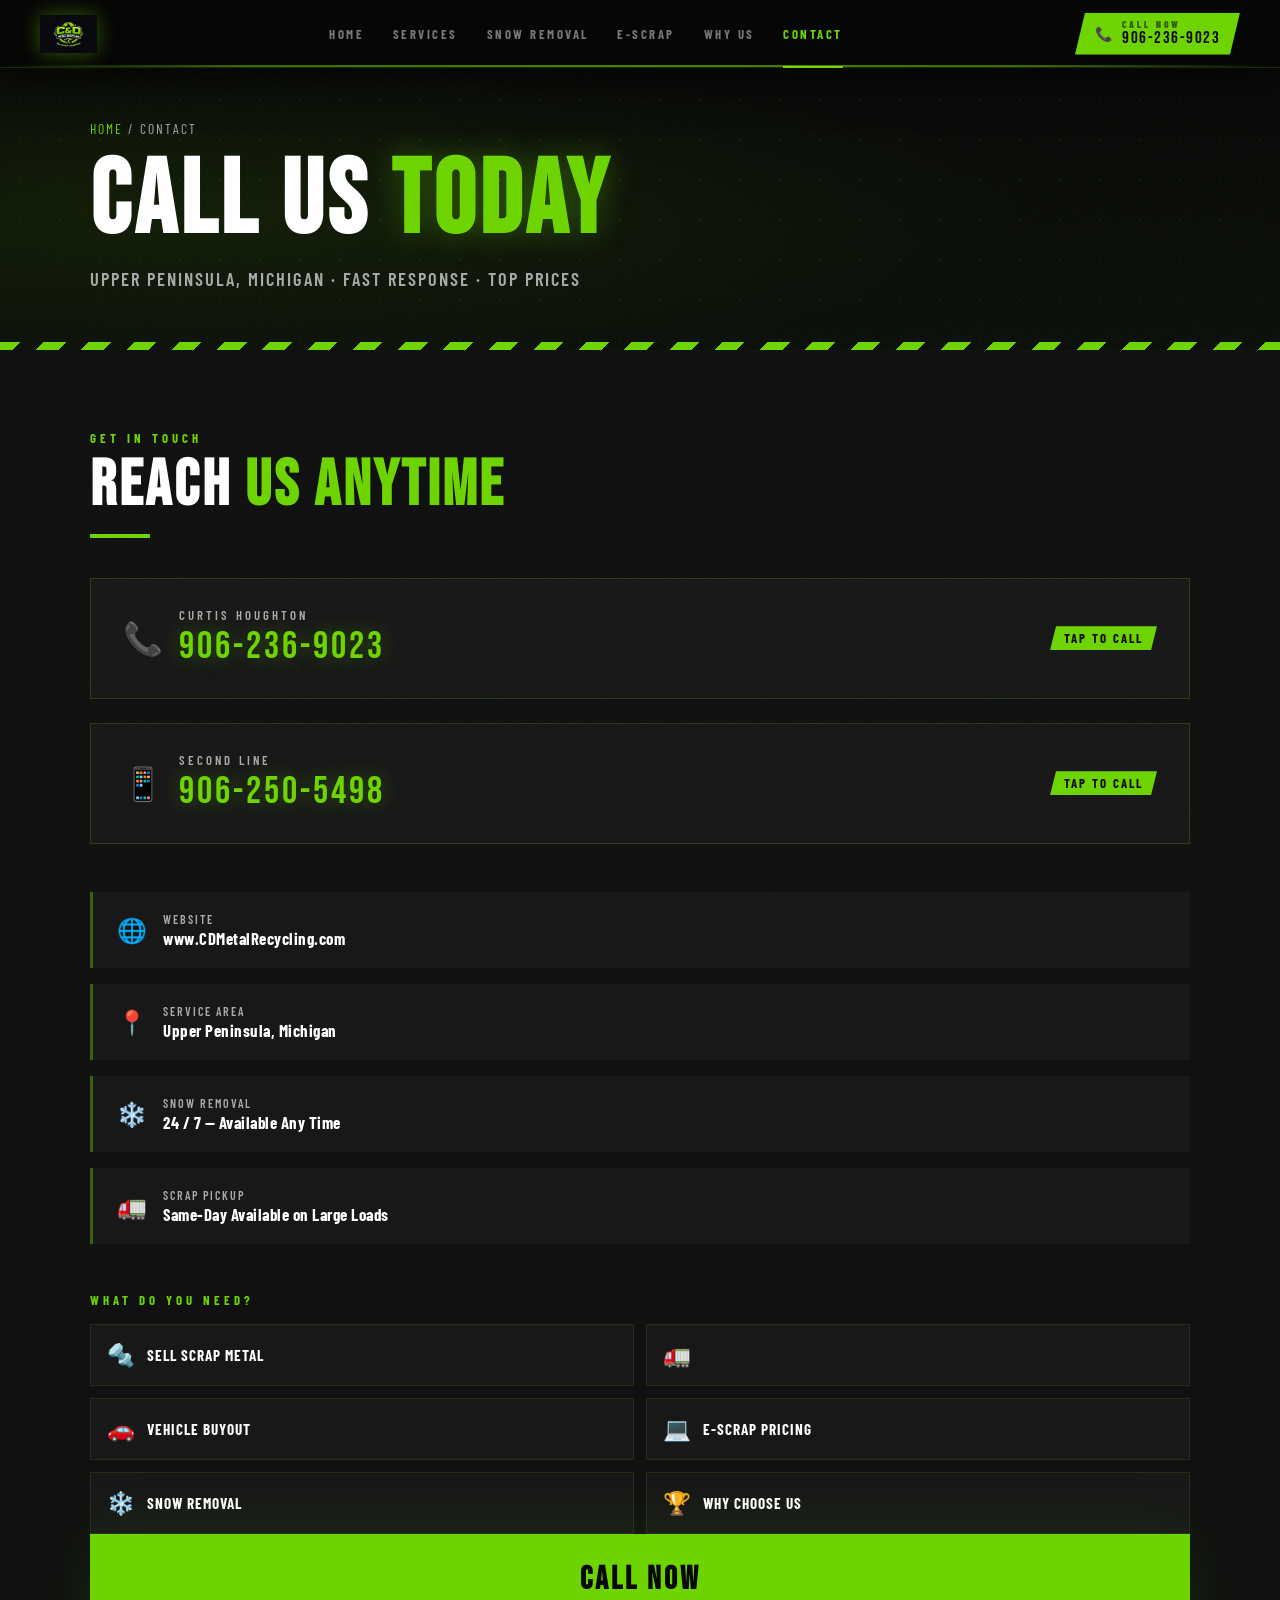
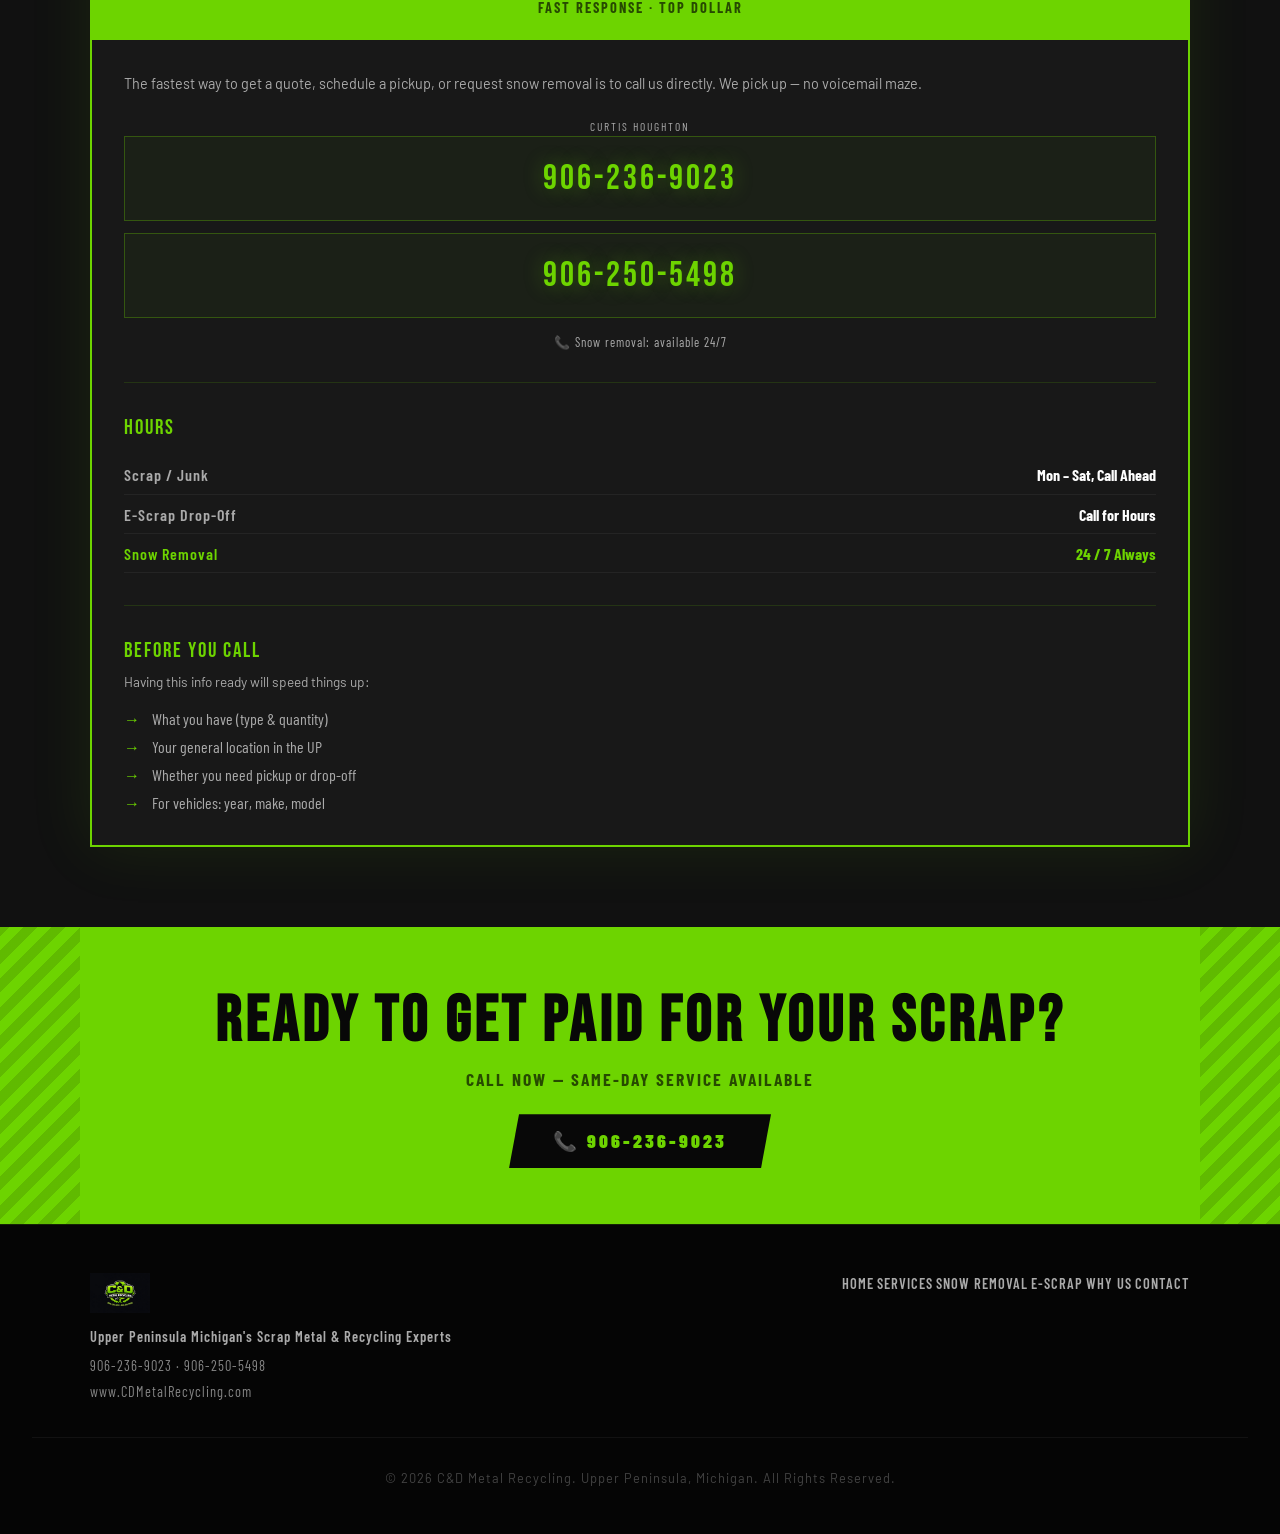
==== commit bcaf2998: "Add files via upload" ====
--- a/contact.html
+++ b/contact.html
@@ -7,14 +7,14 @@
 <meta name="description" content="Contact C&D Metal Recycling in Michigan's Upper Peninsula. Call 906-236-9023 or 906-250-5498 for scrap metal buying, e-waste recycling, and snow removal.">
 <meta property="og:title" content="Contact C&D Metal Recycling | UP Michigan">
 <meta property="og:description" content="Call 906-236-9023 or 906-250-5498. Scrap metal buying, snow removal. Serving the Upper Peninsula of Michigan.">
-<meta property="og:image" content="https://www.cdmetalrecycling.com/logo.png">
+<meta property="og:image" content="https://wylakene-ops.github.io/cdmetalrecycling/logo.png">
 <meta property="og:type" content="website">
-<meta property="og:url" content="https://www.cdmetalrecycling.com/contact.html">
+<meta property="og:url" content="https://wylakene-ops.github.io/cdmetalrecycling/contact.html">
 <meta name="twitter:card" content="summary_large_image">
 <meta name="twitter:title" content="C&amp;D Metal Recycling | UP Michigan">
 <meta name="twitter:description" content="Top dollar paid for scrap metal &amp; vehicles. 24/7 snow removal. Serving Michigan's Upper Peninsula.">
-<meta name="twitter:image" content="https://www.cdmetalrecycling.com/logo.png">
-<link rel="canonical" href="https://www.cdmetalrecycling.com/contact.html">
+<meta name="twitter:image" content="https://wylakene-ops.github.io/cdmetalrecycling/logo.png">
+<link rel="canonical" href="https://wylakene-ops.github.io/cdmetalrecycling/contact.html">
 <link rel="icon" href="logo.png">
 <link rel="preconnect" href="https://fonts.googleapis.com">
 <link rel="preconnect" href="https://fonts.gstatic.com" crossorigin>
@@ -24,119 +24,7 @@
 <noscript><style>.reveal { opacity: 1; transform: none; }</style></noscript>
 <style>
 
- /* ── NAV FORCE FIX ── */
- nav {
- position: fixed !important; top: 0 !important; left: 0 !important; right: 0 !important;
- z-index: 1000 !important;
- background: rgba(6,6,6,0.97) !important;
- backdrop-filter: blur(20px) !important;
- border-bottom: 1px solid rgba(109,212,0,0.18) !important;
- box-shadow: 0 2px 50px rgba(0,0,0,0.8) !important;
- padding: 0 2.5rem !important;
- display: flex !important;
- flex-direction: row !important;
- align-items: center !important;
- justify-content: space-between !important;
- flex-wrap: nowrap !important;
- height: 68px !important;
- gap: 1rem !important;
- }
- nav::after {
- content: '';
- position: absolute; bottom: 0; left: 0; right: 0; height: 2px;
- background: linear-gradient(90deg, transparent 0%, #6dd400 20%, #8fff00 50%, #6dd400 80%, transparent 100%);
- opacity: 0.5;
- }
- .nav-logo { display: flex !important; align-items: center !important; text-decoration: none; flex-shrink: 0; }
- .nav-logo img { height: 38px !important; width: auto !important; filter: drop-shadow(0 0 10px rgba(109,212,0,0.4)); }
- .nav-links {
- display: flex !important;
- flex-direction: row !important;
- list-style: none !important;
- align-items: center !important;
- gap: 0 !important;
- flex: 1 1 auto !important;
- justify-content: center !important;
- margin: 0 !important; padding: 0 !important;
- flex-wrap: nowrap !important;
- position: static !important;
- background: none !important;
- border: none !important;
- }
- .nav-links li { flex: none !important; }
- .nav-links a {
- display: flex !important; align-items: center !important;
- color: rgba(180,180,180,0.65) !important; text-decoration: none !important;
- font-family: 'Barlow Condensed', sans-serif !important; font-weight: 700 !important;
- font-size: 0.8rem !important; letter-spacing: 2.5px !important; text-transform: uppercase !important;
- padding: 0 0.9rem !important; height: 68px !important; white-space: nowrap !important;
- position: relative !important; transition: color 0.2s !important;
- border-bottom: none !important; background: none !important;
- justify-content: center !important;
- }
- .nav-links a::before { display: none !important; }
- .nav-links a::after {
- content: '' !important;
- position: absolute !important; bottom: 0 !important; left: 50% !important; right: 50% !important;
- height: 2px !important; background: #6dd400 !important;
- transition: left 0.22s ease, right 0.22s ease !important;
- display: block !important;
- }
- .nav-links a:hover { color: #fff !important; background: none !important; }
- .nav-links a:hover::after { left: 0.9rem !important; right: 0.9rem !important; }
- .nav-links a.active { color: #6dd400 !important; }
- .nav-links a.active::after { left: 0.9rem !important; right: 0.9rem !important; }
- .nav-call-btn {
- display: flex !important; align-items: center !important;
- gap: 10px !important; flex-shrink: 0 !important;
- background: #6dd400 !important;
- text-decoration: none !important;
- padding: 0 20px !important; height: 42px !important;
- clip-path: polygon(10px 0%, 100% 0%, calc(100% - 10px) 100%, 0% 100%) !important;
- box-shadow: 0 0 28px rgba(109,212,0,0.3) !important;
- }
- .nav-call-icon { font-size: 14px !important; line-height: 1 !important; }
- .nav-call-text { display: flex !important; flex-direction: column !important; gap: 0 !important; }
- .nav-call-label {
- font-family: 'Barlow Condensed', sans-serif !important; font-weight: 900 !important;
- font-size: 0.58rem !important; letter-spacing: 3px !important; text-transform: uppercase !important;
- color: rgba(0,0,0,0.55) !important; line-height: 1 !important; display: block !important;
- }
- .nav-call-num {
- font-family: 'Bebas Neue', sans-serif !important;
- font-size: 1.05rem !important; letter-spacing: 1.5px !important;
- color: #080808 !important; line-height: 1.1 !important;
- }
- .hamburger { display: none !important; flex-direction: column; gap: 5px; cursor: pointer; padding: 7px 6px; flex-shrink: 0; }
- .hamburger span { width: 22px; height: 2px; background: #6dd400; display: block; transition: all 0.3s; border-radius: 1px; }
- @media (max-width: 1000px) {
- .nav-links { display: none !important; }
- nav { padding: 0 1.25rem !important; }
- .hamburger { display: flex !important; }
- .nav-call-label { display: none !important; }
- .nav-call-btn { padding: 0 14px !important; height: 38px !important; }
- .nav-call-num { font-size: 0.92rem !important; }
- .hamburger.open span:nth-child(1) { transform: translateY(7px) rotate(45deg); }
- .hamburger.open span:nth-child(2) { opacity: 0; }
- .hamburger.open span:nth-child(3) { transform: translateY(-7px) rotate(-45deg); }
- .nav-links.open {
- display: flex !important; flex-direction: column !important;
- position: fixed !important; top: 68px !important; left: 0 !important; right: 0 !important;
- background: rgba(6,6,6,0.99) !important;
- border-bottom: 1px solid rgba(109,212,0,0.2) !important;
- padding: 0.5rem 0 1rem !important; z-index: 999 !important;
- }
- .nav-links.open li { flex: unset !important; width: 100% !important; }
- .nav-links.open a {
- height: auto !important; padding: 0.9rem 1.75rem !important; font-size: 1.05rem !important;
- color: rgba(200,200,200,0.8) !important; border-bottom: 1px solid rgba(109,212,0,0.07) !important;
- justify-content: flex-start !important; width: 100% !important;
- }
- .nav-links.open a::after { display: none !important; }
- .nav-links.open a.active { color: #6dd400 !important; background: rgba(109,212,0,0.05) !important; }
- }
-
- /* CONTACT LAYOUT */
+ CONTACT LAYOUT */
  .contact-layout { display: grid; grid-template-columns: 1fr 420px; gap: 4rem; align-items: start; }
  @media (max-width: 900px) { .contact-layout { grid-template-columns: 1fr; } }
 
@@ -226,7 +114,7 @@
 </head>
 <body>
 
-<nav>
+<nav class="site-nav" aria-label="Primary navigation">
  <a class="nav-logo" href="index.html"><img src="logo.png" alt="C&D Metal Recycling"></a>
  <ul class="nav-links">
  <li><a href="index.html">Home</a></li>
@@ -243,7 +131,7 @@
  <span class="nav-call-num">906-236-9023</span>
  </span>
  </a>
- <div class="hamburger"><span></span><span></span><span></span></div>
+ <button class="hamburger" type="button" aria-label="Open navigation" aria-expanded="false"><span></span><span></span><span></span></button>
 </nav>
 
 <!-- PAGE HERO -->
@@ -331,7 +219,7 @@
  <div class="quick-links">
  <a href="services.html#scrap-metal" class="quick-link"><span class="quick-link-icon" aria-hidden="true">🔩</span><span class="quick-link-text">Sell Scrap Metal</span></a>
  <a href="services.html#junk-removal" class="quick-link"><span class="quick-link-icon" aria-hidden="true">🚛</span><span class="quick-link-text"></span></a>
- <a href="services.html#junk-cars" class="quick-link"><span class="quick-link-icon" aria-hidden="true">🚗</span><span class="quick-link-text">vehicles Buyout</span></a>
+ <a href="services.html#junk-cars" class="quick-link"><span class="quick-link-icon" aria-hidden="true">🚗</span><span class="quick-link-text">Vehicle Buyout</span></a>
  <a href="escrap.html" class="quick-link"><span class="quick-link-icon" aria-hidden="true">💻</span><span class="quick-link-text">E-Scrap Pricing</span></a>
  <a href="snow-removal.html" class="quick-link"><span class="quick-link-icon" aria-hidden="true">❄️</span><span class="quick-link-text">Snow Removal</span></a>
  <a href="why-us.html" class="quick-link"><span class="quick-link-icon" aria-hidden="true">🏆</span><span class="quick-link-text">Why Choose Us</span></a>
@@ -396,7 +284,7 @@
  www.CDMetalRecycling.com
  </div>
  </div>
- <nav class="footer-nav">
+ <nav class="footer-nav" aria-label="Footer navigation">
  <a href="index.html">Home</a>
  <a href="services.html">Services</a>
  <a href="snow-removal.html">Snow Removal</a>
@@ -411,10 +299,27 @@
 <script>
  const observer = new IntersectionObserver(entries => entries.forEach(e => { if (e.isIntersecting) e.target.classList.add('visible'); }), { threshold: 0.1 });
  document.querySelectorAll('.reveal').forEach(r => observer.observe(r));
+
  const hamburger = document.querySelector('.hamburger');
  const navLinks = document.querySelector('.nav-links');
- hamburger.addEventListener('click', () => { hamburger.classList.toggle('open'); navLinks.classList.toggle('open'); });
- navLinks.querySelectorAll('a').forEach(l => l.addEventListener('click', () => { hamburger.classList.remove('open'); navLinks.classList.remove('open'); }));
+
+ function closeMenu() {
+   hamburger.classList.remove('open');
+   navLinks.classList.remove('open');
+   hamburger.setAttribute('aria-expanded', 'false');
+ }
+
+ hamburger.addEventListener('click', () => {
+   const isOpen = hamburger.classList.toggle('open');
+   navLinks.classList.toggle('open', isOpen);
+   hamburger.setAttribute('aria-expanded', String(isOpen));
+ });
+
+ navLinks.querySelectorAll('a').forEach(link => link.addEventListener('click', closeMenu));
+
+ window.addEventListener('keydown', (event) => {
+   if (event.key === 'Escape') closeMenu();
+ });
 </script>
 </body>
 </html>
--- a/shared.css
+++ b/shared.css
@@ -25,7 +25,7 @@
 }
 
 /* NAV */
-nav {
+.site-nav {
   position: fixed; top: 0; left: 0; right: 0; z-index: 1000;
   background: rgba(6,6,6,0.97);
   backdrop-filter: blur(20px);
@@ -41,7 +41,7 @@
   height: 68px;
   gap: 1rem;
 }
-nav::after {
+.site-nav::after {
   content: '';
   position: absolute; bottom: 0; left: 0; right: 0; height: 2px;
   background: linear-gradient(90deg, transparent 0%, var(--green) 20%, var(--green-bright) 50%, var(--green) 80%, transparent 100%);
@@ -119,12 +119,12 @@
   color: var(--black); line-height: 1.1;
 }
 
-.hamburger { display: none; flex-direction: column; gap: 5px; cursor: pointer; padding: 7px 6px; flex-shrink: 0; }
+.hamburger { display: none; flex-direction: column; gap: 5px; cursor: pointer; padding: 7px 6px; flex-shrink: 0; background: transparent; border: 0; appearance: none; }
 .hamburger span { width: 22px; height: 2px; background: var(--green); display: block; transition: all 0.3s; border-radius: 1px; }
 
 @media (max-width: 1000px) {
   .nav-links { display: none; }
-  nav { padding: 0 1.25rem; }
+  .site-nav { padding: 0 1.25rem; }
   .hamburger { display: flex; }
   .nav-call-label { display: none; }
   .nav-call-btn { padding: 0 14px; height: 38px; gap: 7px; }
@@ -267,8 +267,8 @@
 .footer-logo img { height: 40px; width: auto; margin-bottom: 0.75rem; }
 .footer-tagline { font-family: 'Barlow Condensed', sans-serif; font-weight: 600; font-size: 0.9rem; color: var(--gray); letter-spacing: 1px; margin-bottom: 0.5rem; }
 .footer-contact-small { font-family: 'Barlow Condensed', sans-serif; font-size: 0.9rem; color: rgba(255,255,255,0.5); letter-spacing: 1px; line-height: 1.8; }
-.footer-nav { display: flex; flex-direction: column; gap: 0.5rem; align-items: flex-end; }
-@media (max-width: 640px) { .footer-nav { align-items: flex-start; } }
+.footer-.site-nav { display: flex; flex-direction: column; gap: 0.5rem; align-items: flex-end; }
+@media (max-width: 640px) { .footer-.site-nav { align-items: flex-start; } }
 .footer-nav a { font-family: 'Barlow Condensed', sans-serif; font-weight: 600; font-size: 0.9rem; letter-spacing: 1px; color: var(--gray); text-decoration: none; text-transform: uppercase; transition: color 0.2s; }
 .footer-nav a:hover { color: var(--green); }
 .footer-copy { margin-top: 2rem; padding-top: 2rem; border-top: 1px solid rgba(255,255,255,0.05); text-align: center; font-size: 0.8rem; color: rgba(255,255,255,0.25); letter-spacing: 1px; }
@@ -280,3 +280,40 @@
 @media (prefers-reduced-motion: reduce) {
   .reveal { opacity: 1; transform: none; transition: none; }
 }
+
+
+/* PUBLISH QA SAFEGUARDS */
+img { max-width: 100%; height: auto; }
+a:focus-visible, button:focus-visible, .hamburger:focus-visible {
+  outline: 3px solid var(--green-bright);
+  outline-offset: 4px;
+}
+.site-nav { isolation: isolate; }
+.footer-nav {
+  position: static;
+  top: auto; left: auto; right: auto; height: auto;
+  padding: 0; background: transparent; border: 0; box-shadow: none;
+  backdrop-filter: none; -webkit-backdrop-filter: none;
+}
+.footer-nav::after { display: none; }
+
+@media (max-width: 720px) {
+  section.content-section { padding: 3.75rem 1.15rem; }
+  .page-hero { padding: 106px 1.15rem 48px; }
+  .section-title { letter-spacing: 2px; }
+  .cta-band { padding: 3rem 1.15rem; }
+  .cta-band::before, .cta-band::after { width: 36px; opacity: .65; }
+  .btn-primary, .btn-outline, .btn-dark { width: 100%; text-align: center; }
+  .badge-row { gap: .6rem; }
+  .badge { font-size: .75rem; }
+  .footer-inner { gap: 1.5rem; }
+}
+
+@media (max-width: 420px) {
+  .site-nav { padding: 0 .8rem; gap: .55rem; }
+  .nav-logo img { height: 34px; }
+  .nav-call-btn { padding: 0 10px; }
+  .nav-call-icon { display: none; }
+  .nav-call-num { font-size: .86rem; letter-spacing: 1px; }
+  .page-hero h1 { font-size: clamp(2.75rem, 18vw, 4rem); }
+}
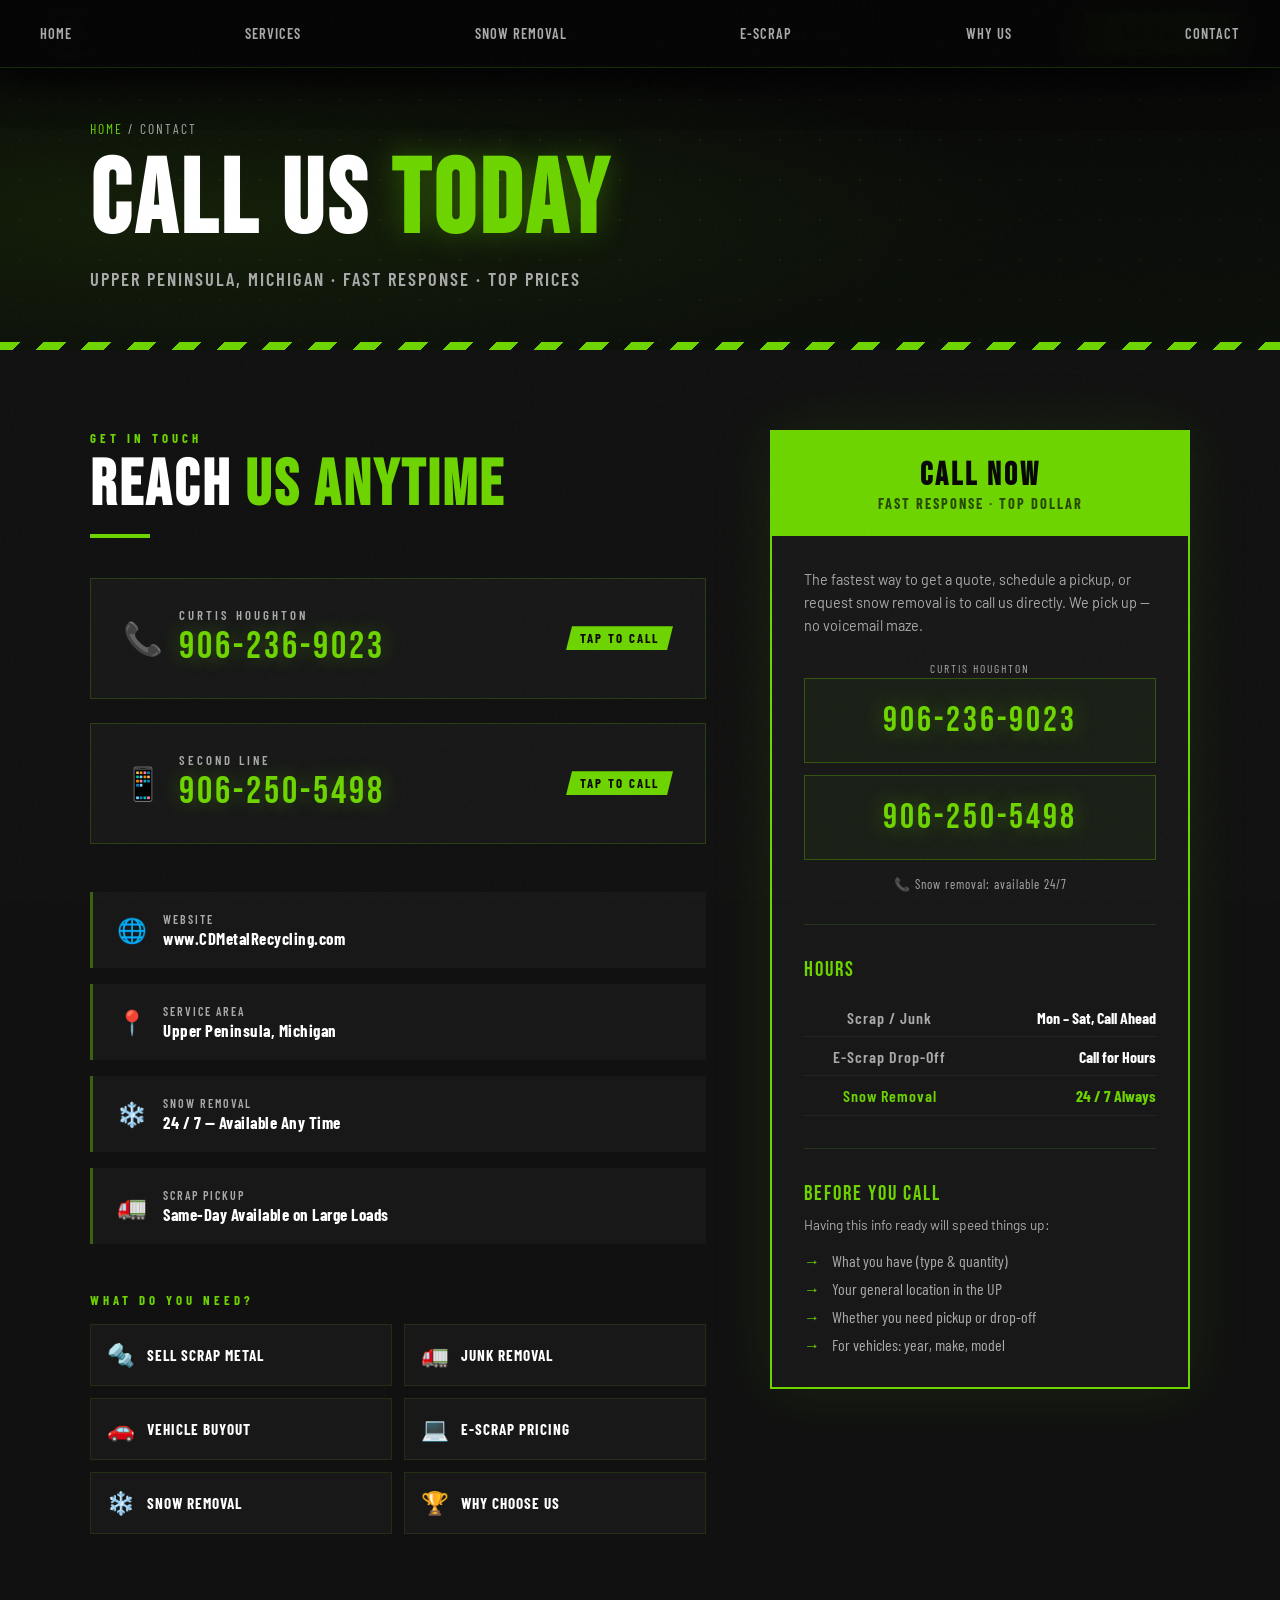
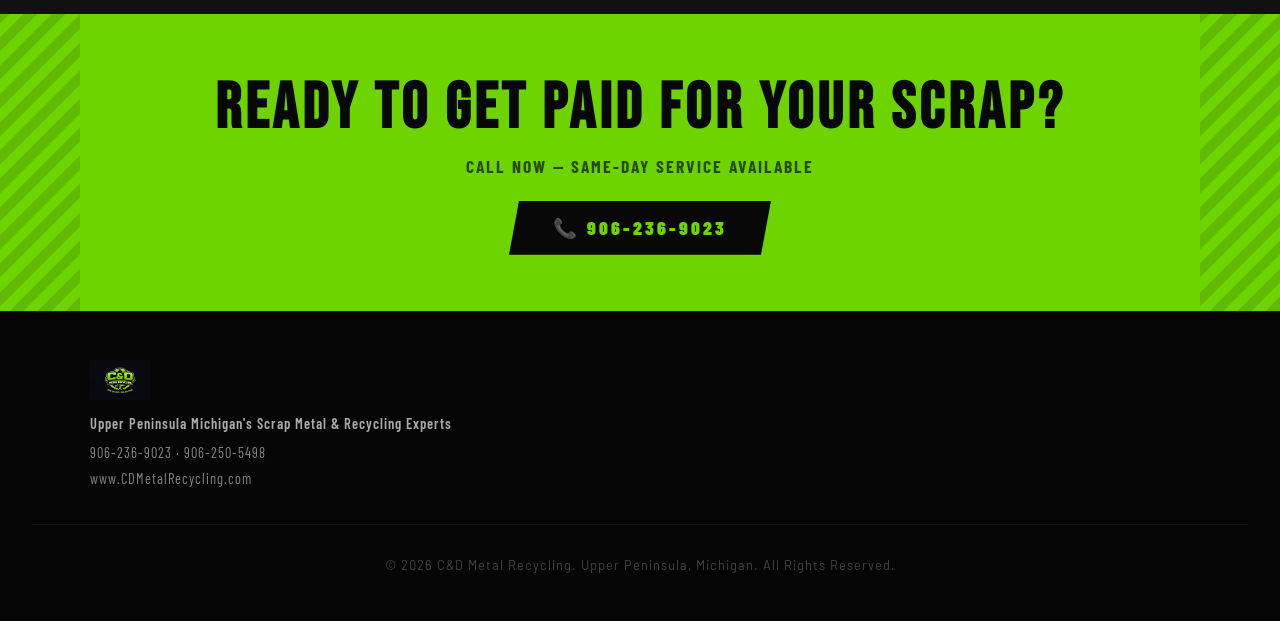
==== commit 56451923: "Rename contact (2).html to contact.html" ====
--- a/contact.html
+++ b/contact.html
@@ -7,14 +7,14 @@
 <meta name="description" content="Contact C&D Metal Recycling in Michigan's Upper Peninsula. Call 906-236-9023 or 906-250-5498 for scrap metal buying, e-waste recycling, and snow removal.">
 <meta property="og:title" content="Contact C&D Metal Recycling | UP Michigan">
 <meta property="og:description" content="Call 906-236-9023 or 906-250-5498. Scrap metal buying, snow removal. Serving the Upper Peninsula of Michigan.">
-<meta property="og:image" content="https://wylakene-ops.github.io/cdmetalrecycling/logo.png">
+<meta property="og:image" content="https://www.cdmetalrecycling.com/logo.png">
 <meta property="og:type" content="website">
-<meta property="og:url" content="https://wylakene-ops.github.io/cdmetalrecycling/contact.html">
+<meta property="og:url" content="https://www.cdmetalrecycling.com/contact.html">
 <meta name="twitter:card" content="summary_large_image">
 <meta name="twitter:title" content="C&amp;D Metal Recycling | UP Michigan">
 <meta name="twitter:description" content="Top dollar paid for scrap metal &amp; vehicles. 24/7 snow removal. Serving Michigan's Upper Peninsula.">
-<meta name="twitter:image" content="https://wylakene-ops.github.io/cdmetalrecycling/logo.png">
-<link rel="canonical" href="https://wylakene-ops.github.io/cdmetalrecycling/contact.html">
+<meta name="twitter:image" content="https://www.cdmetalrecycling.com/logo.png">
+<link rel="canonical" href="https://www.cdmetalrecycling.com/contact.html">
 <link rel="icon" href="logo.png">
 <link rel="preconnect" href="https://fonts.googleapis.com">
 <link rel="preconnect" href="https://fonts.gstatic.com" crossorigin>
@@ -24,7 +24,119 @@
 <noscript><style>.reveal { opacity: 1; transform: none; }</style></noscript>
 <style>
 
- CONTACT LAYOUT */
+ /* ── NAV FORCE FIX ── */
+ nav {
+ position: fixed !important; top: 0 !important; left: 0 !important; right: 0 !important;
+ z-index: 1000 !important;
+ background: rgba(6,6,6,0.97) !important;
+ backdrop-filter: blur(20px) !important;
+ border-bottom: 1px solid rgba(109,212,0,0.18) !important;
+ box-shadow: 0 2px 50px rgba(0,0,0,0.8) !important;
+ padding: 0 2.5rem !important;
+ display: flex !important;
+ flex-direction: row !important;
+ align-items: center !important;
+ justify-content: space-between !important;
+ flex-wrap: nowrap !important;
+ height: 68px !important;
+ gap: 1rem !important;
+ }
+ nav::after {
+ content: '';
+ position: absolute; bottom: 0; left: 0; right: 0; height: 2px;
+ background: linear-gradient(90deg, transparent 0%, #6dd400 20%, #8fff00 50%, #6dd400 80%, transparent 100%);
+ opacity: 0.5;
+ }
+ .nav-logo { display: flex !important; align-items: center !important; text-decoration: none; flex-shrink: 0; }
+ .nav-logo img { height: 38px !important; width: auto !important; filter: drop-shadow(0 0 10px rgba(109,212,0,0.4)); }
+ .nav-links {
+ display: flex !important;
+ flex-direction: row !important;
+ list-style: none !important;
+ align-items: center !important;
+ gap: 0 !important;
+ flex: 1 1 auto !important;
+ justify-content: center !important;
+ margin: 0 !important; padding: 0 !important;
+ flex-wrap: nowrap !important;
+ position: static !important;
+ background: none !important;
+ border: none !important;
+ }
+ .nav-links li { flex: none !important; }
+ .nav-links a {
+ display: flex !important; align-items: center !important;
+ color: rgba(180,180,180,0.65) !important; text-decoration: none !important;
+ font-family: 'Barlow Condensed', sans-serif !important; font-weight: 700 !important;
+ font-size: 0.8rem !important; letter-spacing: 2.5px !important; text-transform: uppercase !important;
+ padding: 0 0.9rem !important; height: 68px !important; white-space: nowrap !important;
+ position: relative !important; transition: color 0.2s !important;
+ border-bottom: none !important; background: none !important;
+ justify-content: center !important;
+ }
+ .nav-links a::before { display: none !important; }
+ .nav-links a::after {
+ content: '' !important;
+ position: absolute !important; bottom: 0 !important; left: 50% !important; right: 50% !important;
+ height: 2px !important; background: #6dd400 !important;
+ transition: left 0.22s ease, right 0.22s ease !important;
+ display: block !important;
+ }
+ .nav-links a:hover { color: #fff !important; background: none !important; }
+ .nav-links a:hover::after { left: 0.9rem !important; right: 0.9rem !important; }
+ .nav-links a.active { color: #6dd400 !important; }
+ .nav-links a.active::after { left: 0.9rem !important; right: 0.9rem !important; }
+ .nav-call-btn {
+ display: flex !important; align-items: center !important;
+ gap: 10px !important; flex-shrink: 0 !important;
+ background: #6dd400 !important;
+ text-decoration: none !important;
+ padding: 0 20px !important; height: 42px !important;
+ clip-path: polygon(10px 0%, 100% 0%, calc(100% - 10px) 100%, 0% 100%) !important;
+ box-shadow: 0 0 28px rgba(109,212,0,0.3) !important;
+ }
+ .nav-call-icon { font-size: 14px !important; line-height: 1 !important; }
+ .nav-call-text { display: flex !important; flex-direction: column !important; gap: 0 !important; }
+ .nav-call-label {
+ font-family: 'Barlow Condensed', sans-serif !important; font-weight: 900 !important;
+ font-size: 0.58rem !important; letter-spacing: 3px !important; text-transform: uppercase !important;
+ color: rgba(0,0,0,0.55) !important; line-height: 1 !important; display: block !important;
+ }
+ .nav-call-num {
+ font-family: 'Bebas Neue', sans-serif !important;
+ font-size: 1.05rem !important; letter-spacing: 1.5px !important;
+ color: #080808 !important; line-height: 1.1 !important;
+ }
+ .hamburger { display: none !important; flex-direction: column; gap: 5px; cursor: pointer; padding: 7px 6px; flex-shrink: 0; }
+ .hamburger span { width: 22px; height: 2px; background: #6dd400; display: block; transition: all 0.3s; border-radius: 1px; }
+ @media (max-width: 1000px) {
+ .nav-links { display: none !important; }
+ nav { padding: 0 1.25rem !important; }
+ .hamburger { display: flex !important; }
+ .nav-call-label { display: none !important; }
+ .nav-call-btn { padding: 0 14px !important; height: 38px !important; }
+ .nav-call-num { font-size: 0.92rem !important; }
+ .hamburger.open span:nth-child(1) { transform: translateY(7px) rotate(45deg); }
+ .hamburger.open span:nth-child(2) { opacity: 0; }
+ .hamburger.open span:nth-child(3) { transform: translateY(-7px) rotate(-45deg); }
+ .nav-links.open {
+ display: flex !important; flex-direction: column !important;
+ position: fixed !important; top: 68px !important; left: 0 !important; right: 0 !important;
+ background: rgba(6,6,6,0.99) !important;
+ border-bottom: 1px solid rgba(109,212,0,0.2) !important;
+ padding: 0.5rem 0 1rem !important; z-index: 999 !important;
+ }
+ .nav-links.open li { flex: unset !important; width: 100% !important; }
+ .nav-links.open a {
+ height: auto !important; padding: 0.9rem 1.75rem !important; font-size: 1.05rem !important;
+ color: rgba(200,200,200,0.8) !important; border-bottom: 1px solid rgba(109,212,0,0.07) !important;
+ justify-content: flex-start !important; width: 100% !important;
+ }
+ .nav-links.open a::after { display: none !important; }
+ .nav-links.open a.active { color: #6dd400 !important; background: rgba(109,212,0,0.05) !important; }
+ }
+
+ /* CONTACT LAYOUT */
  .contact-layout { display: grid; grid-template-columns: 1fr 420px; gap: 4rem; align-items: start; }
  @media (max-width: 900px) { .contact-layout { grid-template-columns: 1fr; } }
 
@@ -99,41 +211,79 @@
 
  .call-card-note { font-family: 'Barlow Condensed', sans-serif; font-size: 0.8rem; color: var(--gray); text-align: center; letter-spacing: 1px; margin-top: 1rem; }
 
+ /* ACCESSIBILITY */
+ .sr-only { position: absolute; width: 1px; height: 1px; padding: 0; margin: -1px; overflow: hidden; clip: rect(0, 0, 0, 0); white-space: nowrap; border: 0; }
+
  /* HOURS */
  .hours-table { width: 100%; border-collapse: collapse; margin-top: 1rem; }
- .hours-table td { padding: 0.6rem 0; font-family: 'Barlow Condensed', sans-serif; font-size: 1rem; border-bottom: 1px solid rgba(255,255,255,0.05); }
- .hours-table td:first-child { color: var(--gray); font-weight: 600; letter-spacing: 1px; }
- .hours-table td:last-child { color: var(--white); font-weight: 700; text-align: right; }
- .hours-table .green-row td { color: var(--green); }
+ .hours-table th, .hours-table td { padding: 0.6rem 0; font-family: 'Barlow Condensed', sans-serif; font-size: 1rem; border-bottom: 1px solid rgba(255,255,255,0.05); }
+ .hours-table th { color: var(--gray); font-weight: 600; letter-spacing: 1px; }
+ .hours-table td { color: var(--white); font-weight: 700; text-align: right; }
+ .hours-table .green-row th, .hours-table .green-row td { color: var(--green); }
 
  /* WHAT TO HAVE READY */
  .checklist-simple { list-style: none; display: flex; flex-direction: column; gap: 0.5rem; margin-top: 1rem; }
  .checklist-simple li { display: flex; gap: 0.75rem; font-family: 'Barlow Condensed', sans-serif; font-size: 1rem; color: var(--gray); }
  .checklist-simple li::before { content: '→'; color: var(--green); flex-shrink: 0; }
+
+ @media (max-width: 640px) {
+   .phone-block { align-items: flex-start; padding: 1.35rem; }
+   .phone-block-left { width: 100%; align-items: flex-start; }
+   .phone-block-num { font-size: clamp(1.8rem, 9vw, 2.25rem); }
+   .phone-block-badge { margin-left: 3rem; }
+
+   .quick-links { grid-template-columns: 1fr; }
+   .quick-link { min-height: 58px; }
+   .quick-link-text { font-size: 1rem; }
+
+   .call-card { position: static; }
+   .tap-to-call { font-size: clamp(1.8rem, 9vw, 2.2rem); }
+
+   .hours-table th,
+   .hours-table td {
+     display: block;
+     width: 100%;
+     text-align: left;
+     padding: 0.35rem 0;
+   }
+
+   .hours-table tr {
+     display: block;
+     padding: 0.65rem 0;
+     border-bottom: 1px solid rgba(255,255,255,0.05);
+   }
+
+   .hours-table th,
+   .hours-table td {
+     border-bottom: none;
+   }
+ }
 </style>
 </head>
 <body>
-
-<nav class="site-nav" aria-label="Primary navigation">
- <a class="nav-logo" href="index.html"><img src="logo.png" alt="C&D Metal Recycling"></a>
+<a class="sr-only" href="#main-content">Skip to main content</a>
+
+<nav>
+ <a class="nav-logo" href="index.html" aria-label="C&D Metal Recycling home"><img src="logo.png" alt="C&D Metal Recycling"></a>
  <ul class="nav-links">
  <li><a href="index.html">Home</a></li>
  <li><a href="services.html">Services</a></li>
  <li><a href="snow-removal.html">Snow Removal</a></li>
  <li><a href="escrap.html">E-Scrap</a></li>
  <li><a href="why-us.html">Why Us</a></li>
- <li><a href="contact.html" class="active">Contact</a></li>
+ <li><a href="contact.html" class="active" aria-current="page">Contact</a></li>
  </ul>
- <a href="tel:9062369023" class="nav-call-btn">
+ <a href="tel:9062369023" class="nav-call-btn" aria-label="Call C&D Metal Recycling at 906-236-9023">
  <span class="nav-call-icon">📞</span>
  <span class="nav-call-text">
  <span class="nav-call-label">Call Now</span>
  <span class="nav-call-num">906-236-9023</span>
  </span>
  </a>
- <button class="hamburger" type="button" aria-label="Open navigation" aria-expanded="false"><span></span><span></span><span></span></button>
+ <div class="hamburger"><span></span><span></span><span></span></div>
 </nav>
 
+<main id="main-content">
 <!-- PAGE HERO -->
 <div class="page-hero">
  <div class="page-hero-inner">
@@ -159,7 +309,7 @@
 
  <!-- PHONE BLOCKS -->
  <div class="phone-blocks reveal">
- <a href="tel:9062369023" class="phone-block">
+ <a href="tel:9062369023" class="phone-block" aria-label="Call Curtis Houghton at 906-236-9023">
  <div class="phone-block-left">
  <span class="phone-block-icon" aria-hidden="true">📞</span>
  <div>
@@ -169,7 +319,7 @@
  </div>
  <span class="phone-block-badge">Tap to Call</span>
  </a>
- <a href="tel:9062505498" class="phone-block">
+ <a href="tel:9062505498" class="phone-block" aria-label="Call C&D Metal Recycling second line at 906-250-5498">
  <div class="phone-block-left">
  <span class="phone-block-icon" aria-hidden="true">📱</span>
  <div>
@@ -217,12 +367,12 @@
  <div class="reveal">
  <p class="section-label" style="margin-bottom:1rem;">What do you need?</p>
  <div class="quick-links">
- <a href="services.html#scrap-metal" class="quick-link"><span class="quick-link-icon" aria-hidden="true">🔩</span><span class="quick-link-text">Sell Scrap Metal</span></a>
- <a href="services.html#junk-removal" class="quick-link"><span class="quick-link-icon" aria-hidden="true">🚛</span><span class="quick-link-text"></span></a>
- <a href="services.html#junk-cars" class="quick-link"><span class="quick-link-icon" aria-hidden="true">🚗</span><span class="quick-link-text">Vehicle Buyout</span></a>
- <a href="escrap.html" class="quick-link"><span class="quick-link-icon" aria-hidden="true">💻</span><span class="quick-link-text">E-Scrap Pricing</span></a>
- <a href="snow-removal.html" class="quick-link"><span class="quick-link-icon" aria-hidden="true">❄️</span><span class="quick-link-text">Snow Removal</span></a>
- <a href="why-us.html" class="quick-link"><span class="quick-link-icon" aria-hidden="true">🏆</span><span class="quick-link-text">Why Choose Us</span></a>
+ <a href="services.html#scrap-metal" class="quick-link" aria-label="Sell scrap metal"><span class="quick-link-icon" aria-hidden="true">🔩</span><span class="quick-link-text">Sell Scrap Metal</span></a>
+ <a href="services.html#junk-removal" class="quick-link" aria-label="Junk removal"><span class="quick-link-icon" aria-hidden="true">🚛</span><span class="quick-link-text">Junk Removal</span></a>
+ <a href="services.html#junk-cars" class="quick-link" aria-label="Vehicle buyout"><span class="quick-link-icon" aria-hidden="true">🚗</span><span class="quick-link-text">Vehicle Buyout</span></a>
+ <a href="escrap.html" class="quick-link" aria-label="E-scrap pricing"><span class="quick-link-icon" aria-hidden="true">💻</span><span class="quick-link-text">E-Scrap Pricing</span></a>
+ <a href="snow-removal.html" class="quick-link" aria-label="Snow removal"><span class="quick-link-icon" aria-hidden="true">❄️</span><span class="quick-link-text">Snow Removal</span></a>
+ <a href="why-us.html" class="quick-link" aria-label="Why choose C&D Metal Recycling"><span class="quick-link-icon" aria-hidden="true">🏆</span><span class="quick-link-text">Why Choose Us</span></a>
  </div>
  </div>
  </div>
@@ -236,16 +386,17 @@
  </div>
  <div class="call-card-body">
  <p>The fastest way to get a quote, schedule a pickup, or request snow removal is to call us directly. We pick up — no voicemail maze.</p>
- <div><span style="font-family:'Barlow Condensed',sans-serif;font-size:0.72rem;letter-spacing:2px;color:var(--gray);text-transform:uppercase;display:block;text-align:center;margin-bottom:3px;">Curtis Houghton</span><a href="tel:9062369023" class="tap-to-call"><span>906-236-9023</span></a></div>
- <a href="tel:9062505498" class="tap-to-call"><span>906-250-5498</span></a>
+ <div><span style="font-family:'Barlow Condensed',sans-serif;font-size:0.72rem;letter-spacing:2px;color:var(--gray);text-transform:uppercase;display:block;text-align:center;margin-bottom:3px;">Curtis Houghton</span><a href="tel:9062369023" class="tap-to-call" aria-label="Call Curtis Houghton at 906-236-9023"><span>906-236-9023</span></a></div>
+ <a href="tel:9062505498" class="tap-to-call" aria-label="Call C&D Metal Recycling second line at 906-250-5498"><span>906-250-5498</span></a>
  <div class="call-card-note"><span aria-hidden="true">📞</span> Snow removal: available 24/7</div>
 
  <div style="margin-top:2rem; padding-top:2rem; border-top:1px solid rgba(109,212,0,0.15);">
  <div style="font-family:'Bebas Neue',sans-serif; font-size:1.3rem; letter-spacing:2px; margin-bottom:0.75rem; color:var(--green);">HOURS</div>
- <table class="hours-table">
- <tr><td>Scrap / Junk</td><td>Mon – Sat, Call Ahead</td></tr>
- <tr><td>E-Scrap Drop-Off</td><td>Call for Hours</td></tr>
- <tr class="green-row"><td>Snow Removal</td><td>24 / 7 Always</td></tr>
+ <table class="hours-table" aria-label="C&D Metal Recycling service hours">
+ <caption class="sr-only">C&D Metal Recycling service hours</caption>
+ <tr><th scope="row">Scrap / Junk</th><td>Mon – Sat, Call Ahead</td></tr>
+ <tr><th scope="row">E-Scrap Drop-Off</th><td>Call for Hours</td></tr>
+ <tr class="green-row"><th scope="row">Snow Removal</th><td>24 / 7 Always</td></tr>
  </table>
  </div>
 
@@ -271,8 +422,9 @@
 <div class="cta-band">
  <h2>READY TO GET PAID FOR YOUR SCRAP?</h2>
  <p>Call now — same-day service available</p>
- <a href="tel:9062369023" class="btn-dark">📞 906-236-9023</a>
+ <a href="tel:9062369023" class="btn-dark" aria-label="Call C&D Metal Recycling at 906-236-9023">📞 906-236-9023</a>
 </div>
+</main>
 
 <footer>
  <div class="footer-inner">
@@ -280,11 +432,11 @@
  <div class="footer-logo"><img src="logo.png" alt="C&amp;D Metal Recycling" width="40" height="40"></div>
  <div class="footer-tagline">Upper Peninsula Michigan's Scrap Metal &amp; Recycling Experts</div>
  <div class="footer-contact-small">
- <a href="tel:9062369023" style="color:inherit;text-decoration:none;">906-236-9023</a> · <a href="tel:9062505498" style="color:inherit;text-decoration:none;">906-250-5498</a><br>
+ <a href="tel:9062369023" style="color:inherit;text-decoration:none;" aria-label="Call C&D Metal Recycling at 906-236-9023">906-236-9023</a> · <a href="tel:9062505498" style="color:inherit;text-decoration:none;" aria-label="Call C&D Metal Recycling at 906-250-5498">906-250-5498</a><br>
  www.CDMetalRecycling.com
  </div>
  </div>
- <nav class="footer-nav" aria-label="Footer navigation">
+ <nav class="footer-nav">
  <a href="index.html">Home</a>
  <a href="services.html">Services</a>
  <a href="snow-removal.html">Snow Removal</a>
@@ -299,27 +451,10 @@
 <script>
  const observer = new IntersectionObserver(entries => entries.forEach(e => { if (e.isIntersecting) e.target.classList.add('visible'); }), { threshold: 0.1 });
  document.querySelectorAll('.reveal').forEach(r => observer.observe(r));
-
  const hamburger = document.querySelector('.hamburger');
  const navLinks = document.querySelector('.nav-links');
-
- function closeMenu() {
-   hamburger.classList.remove('open');
-   navLinks.classList.remove('open');
-   hamburger.setAttribute('aria-expanded', 'false');
- }
-
- hamburger.addEventListener('click', () => {
-   const isOpen = hamburger.classList.toggle('open');
-   navLinks.classList.toggle('open', isOpen);
-   hamburger.setAttribute('aria-expanded', String(isOpen));
- });
-
- navLinks.querySelectorAll('a').forEach(link => link.addEventListener('click', closeMenu));
-
- window.addEventListener('keydown', (event) => {
-   if (event.key === 'Escape') closeMenu();
- });
+ hamburger.addEventListener('click', () => { hamburger.classList.toggle('open'); navLinks.classList.toggle('open'); });
+ navLinks.querySelectorAll('a').forEach(l => l.addEventListener('click', () => { hamburger.classList.remove('open'); navLinks.classList.remove('open'); }));
 </script>
 </body>
 </html>
